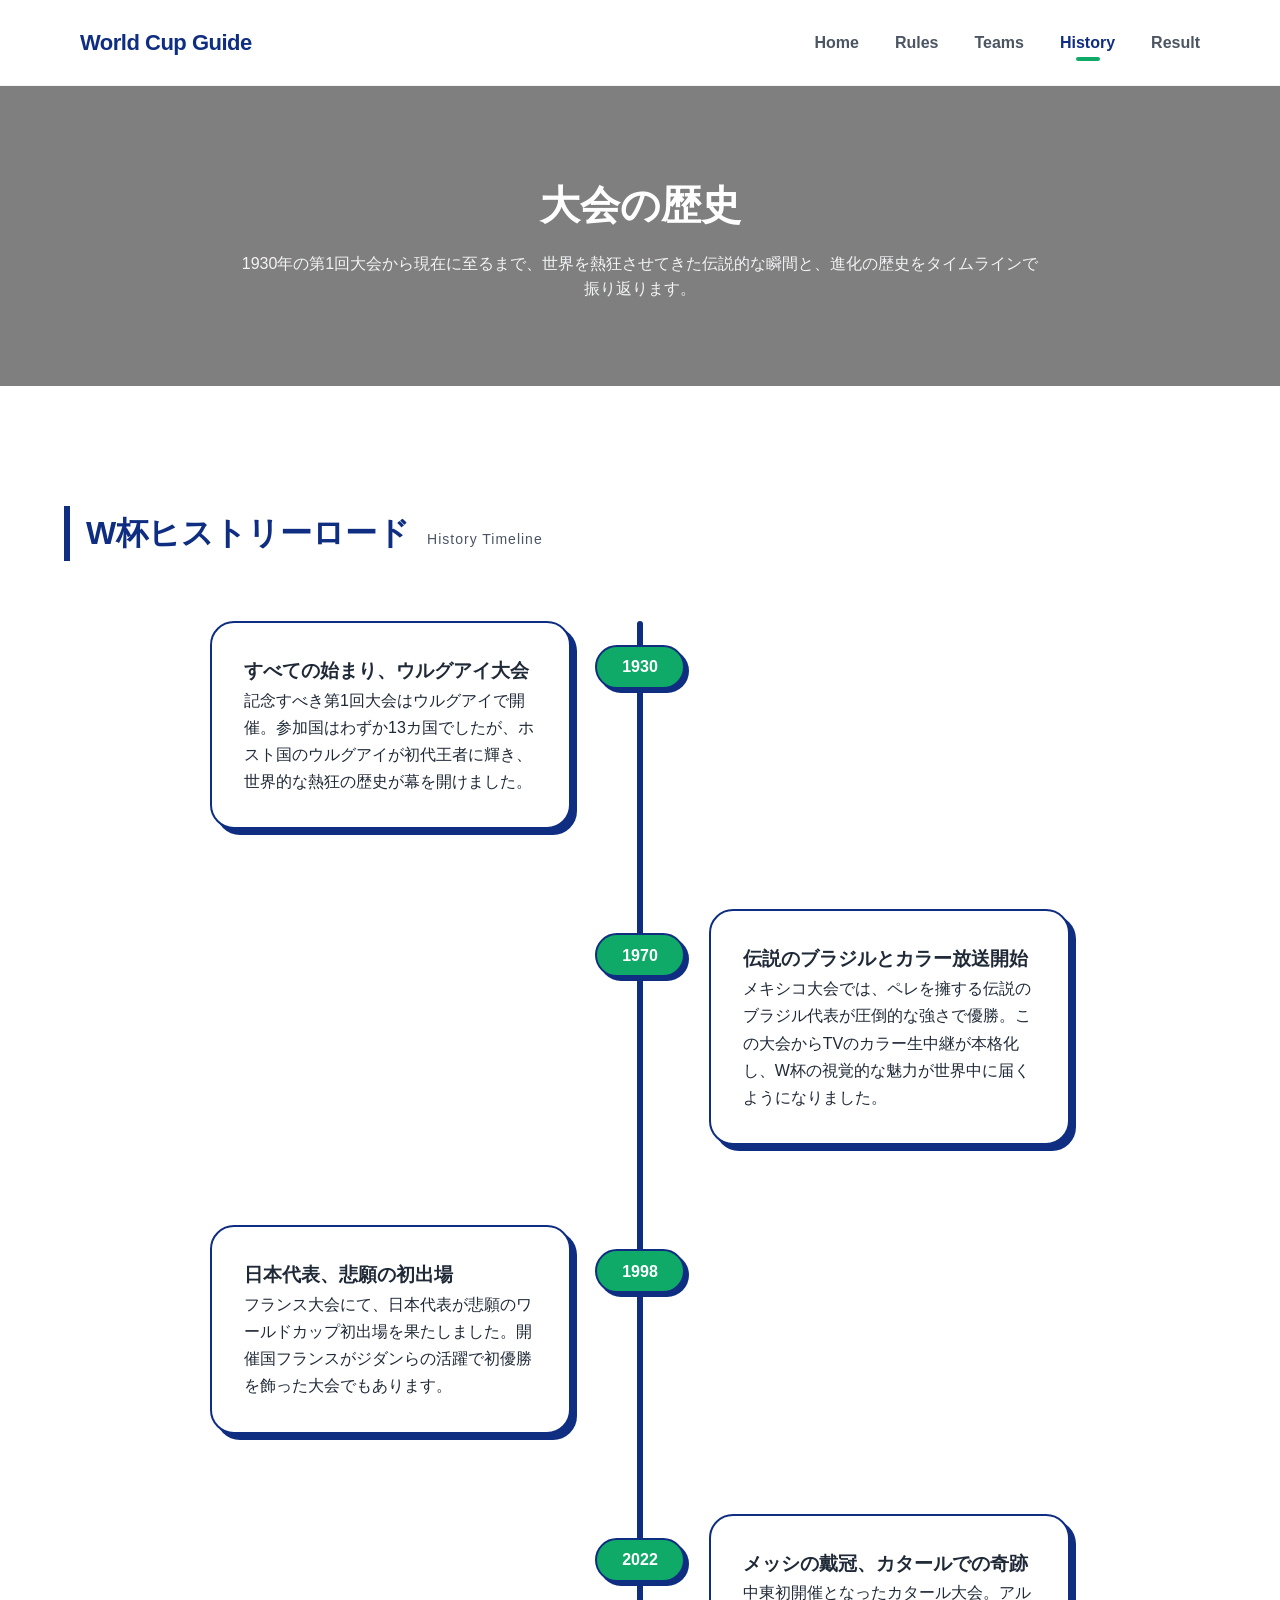
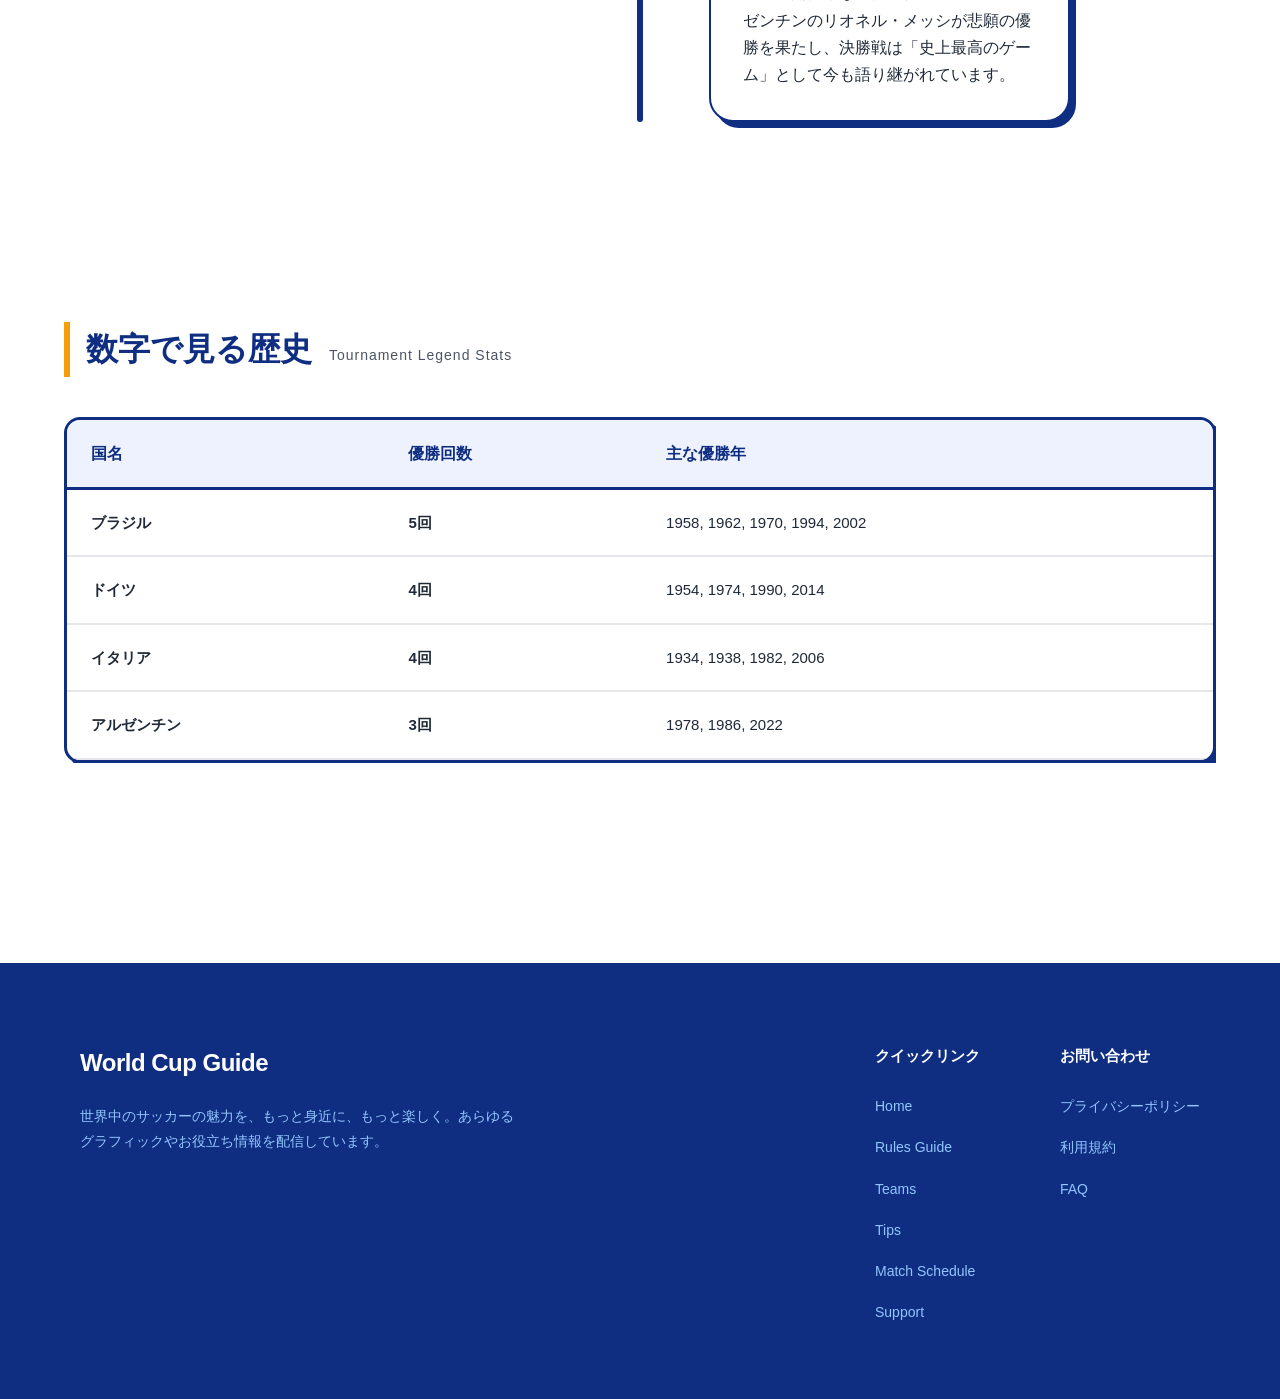
==== history.html @ 404a33f4 "Add files via upload" ====
<!DOCTYPE html>
<html lang="ja">
<head>
    <meta charset="UTF-8">
    <meta name="viewport" content="width=device-width, initial-scale=1.0">
    <title>World Cup Guide | HISTORY</title>
    <link rel="stylesheet" href="css/style.css">
</head>
<body>

    <!-- ==========================================
      ヘッダー（全ページ共通・Historyをアクティブ化）
    =========================================== -->
    <header class="header">
        <div class="logo">World Cup Guide</div>
        <nav class="nav-pc">
            <ul>
                <li><a href="index.html">Home</a></li>
                <li><a href="rule.html">Rules</a></li>
                <li><a href="team.html">Teams</a></li>
                <li><a href="history.html" class="active">History</a></li>
                <li><a href="result.html">Result</a></li>
            </ul>
        </nav>
        <button class="menu-btn" aria-label="メニューを開く">
            <span></span>
            <span></span>
            <span></span>
        </button>
    </header>

    <main>
        <!-- ==========================================
          1. HEROエリア
        =========================================== -->
        <section class="hero-subpage">
            <div class="hero-subpage-content">
                <h1>大会の歴史</h1>
                <p>1930年の第1回大会から現在に至るまで、世界を熱狂させてきた伝説的な瞬間と、進化の歴史をタイムラインで振り返ります。</p>
            </div>
        </section>

        <div class="container">
            <!-- ==========================================
              2. タイムラインセクション
            =========================================== -->
            <section class="timeline-section">
                <div class="section-title-left line-blue">
                    <h2>W杯ヒストリーロード <span class="en-sub">History Timeline</span></h2>
                </div>

                <div class="timeline-container">
                    <!-- 1930年 -->
                    <div class="timeline-item">
                        <div class="timeline-badge">1930</div>
                        <div class="solid-card timeline-card">
                            <h3>すべての始まり、ウルグアイ大会</h3>
                            <p>記念すべき第1回大会はウルグアイで開催。参加国はわずか13カ国でしたが、ホスト国のウルグアイが初代王者に輝き、世界的な熱狂の歴史が幕を開けました。</p>
                        </div>
                    </div>

                    <!-- 1970年 -->
                    <div class="timeline-item">
                        <div class="timeline-badge">1970</div>
                        <div class="solid-card timeline-card">
                            <h3>伝説のブラジルとカラー放送開始</h3>
                            <p>メキシコ大会では、ペレを擁する伝説のブラジル代表が圧倒的な強さで優勝。この大会からTVのカラー生中継が本格化し、W杯の視覚的な魅力が世界中に届くようになりました。</p>
                        </div>
                    </div>

                    <!-- 1998年 -->
                    <div class="timeline-item">
                        <div class="timeline-badge">1998</div>
                        <div class="solid-card timeline-card">
                            <h3>日本代表、悲願の初出場</h3>
                            <p>フランス大会にて、日本代表が悲願のワールドカップ初出場を果たしました。開催国フランスがジダンらの活躍で初優勝を飾った大会でもあります。</p>
                        </div>
                    </div>

                    <!-- 2022年 -->
                    <div class="timeline-item">
                        <div class="timeline-badge">2022</div>
                        <div class="solid-card timeline-card">
                            <h3>メッシの戴冠、カタールでの奇跡</h3>
                            <p>中東初開催となったカタール大会。アルゼンチンのリオネル・メッシが悲願の優勝を果たし、決勝戦は「史上最高のゲーム」として今も語り継がれています。</p>
                        </div>
                    </div>
                </div>
            </section>

            <!-- ==========================================
              3. 歴史データ（最多優勝国などのスタッツ）
            =========================================== -->
            <section class="history-stats-section">
                <div class="section-title-left line-yellow">
                    <h2>数字で見る歴史 <span class="en-sub">Tournament Legend Stats</span></h2>
                </div>

                <div class="stats-table-wrapper">
                    <table class="neofont-table">
                        <thead>
                            <tr>
                                <th>国名</th>
                                <th>優勝回数</th>
                                <th>主な優勝年</th>
                            </tr>
                        </thead>
                        <tbody>
                            <tr>
                                <td class="team-td"><strong>ブラジル</strong></td>
                                <td class="count-td">5回</td>
                                <td>1958, 1962, 1970, 1994, 2002</td>
                            </tr>
                            <tr>
                                <td class="team-td"><strong>ドイツ</strong></td>
                                <td class="count-td">4回</td>
                                <td>1954, 1974, 1990, 2014</td>
                            </tr>
                            <tr>
                                <td class="team-td"><strong>イタリア</strong></td>
                                <td class="count-td">4回</td>
                                <td>1934, 1938, 1982, 2006</td>
                            </tr>
                            <tr>
                                <td class="team-td"><strong>アルゼンチン</strong></td>
                                <td class="count-td">3回</td>
                                <td>1978, 1986, 2022</td>
                            </tr>
                        </tbody>
                    </table>
                </div>
            </section>
        </div>
    </main>

    <!-- ==========================================
      フッター（全ページ共通）
    =========================================== -->
    <footer class="footer">
        <div class="footer-container">
            <div class="footer-brand">
                <div class="footer-logo">World Cup Guide</div>
                <p class="footer-desc">
                    世界中のサッカーの魅力を、もっと身近に、もっと楽しく。あらゆるグラフィックやお役立ち情報を配信しています。
                </p>
            </div>
            
            <div class="footer-nav-groups">
                <div class="footer-group">
                    <h3>クイックリンク</h3>
                    <ul>
                        <li><a href="index.html">Home</a></li>
                        <li><a href="rule.html">Rules Guide</a></li>
                        <li><a href="team.html">Teams</a></li>
                        <li><a href="#">Tips</a></li>
                        <li><a href="result.html">Match Schedule</a></li>
                        <li><a href="#">Support</a></li>
                    </ul>
                </div>
                <div class="footer-group">
                    <h3>お問い合わせ</h3>
                    <ul>
                        <li><a href="#">プライバシーポリシー</a></li>
                        <li><a href="#">利用規約</a></li>
                        <li><a href="#">FAQ</a></li>
                    </ul>
                </div>
            </div>
        </div>
    </footer>

    <script src="js/script.js"></script>
</body>
</html>
---- css/style.css ----
/* ==========================================================================
   1. デザインシステム・リセット (全ページ共通)
   ========================================================================== */
* {
    margin: 0;
    padding: 0;
    box-sizing: border-box;
}

:root {
    --color-primary: #0f2e82;      /* メインのディープブルー */
    --color-primary-dark: #0a1f5a; /* さらに濃いブルー */
    --color-accent: #0fa968;       /* ピッチの鮮やかなグリーン */
    --color-accent-yellow: #f59e0b;/* 注目選手のイエローライン */
    --color-bg-card: #eef2ff;      /* カードの極薄ブルー紫 */
    --color-text-main: #1f2937;    /* 本文のダークグレー */
    --color-text-sub: #4b5563;     /* サブ文章のグレー */
    --border-radius-main: 24px;    /* 角丸の基準値 */
}

body {
    font-family: "Helvetica Neue", Arial, "Hiragino Kaku Gothic ProN", "Hiragino Sans", Meiryo, sans-serif;
    color: var(--color-text-main);
    background-color: #ffffff;
    line-height: 1.7;
    overflow-x: hidden;
}

a {
    text-decoration: none;
    color: inherit;
    transition: all 0.3s ease;
}

ul {
    list-style: none;
}

.container {
    max-width: 1200px;
    margin: 0 auto;
    padding: 0 24px;
}

.text-blue {
    color: #0f2e82 !important;
}

/* 共通タイトル装飾 */
.section-title-left {
    display: flex;
    align-items: center;
    margin-bottom: 24px;
}

.line-blue h2 {
    padding-left: 16px;
    border-left: 6px solid var(--color-primary);
    font-size: 32px;
    color: var(--color-primary);
    font-weight: 800;
}

.line-yellow h2 {
    padding-left: 16px;
    border-left: 6px solid var(--color-accent-yellow);
    font-size: 32px;
    color: var(--color-primary);
    font-weight: 800;
}

.en-sub {
    font-size: 14px;
    color: var(--color-text-sub);
    font-weight: normal;
    margin-left: 8px;
    letter-spacing: 1px;
}

/* ==========================================================================
   2. 共通コンポーネント (ボタン・ヘッダー・フッター)
   ========================================================================== */
.btn {
    display: inline-flex;
    align-items: center;
    justify-content: center;
    padding: 14px 36px;
    border-radius: 30px;
    font-weight: bold;
    font-size: 15px;
    cursor: pointer;
    transition: transform 0.2s ease, box-shadow 0.2s ease, background-color 0.2s ease;
}

.btn-primary {
    background-color: var(--color-primary);
    color: #ffffff;
    border: 2px solid var(--color-primary);
    box-shadow: 4px 4px 0px var(--color-accent);
}

.btn-primary:hover {
    transform: translate(-2px, -2px);
    box-shadow: 6px 6px 0px var(--color-accent);
    background-color: var(--color-primary-dark);
}

.btn-secondary {
    background-color: #ffffff;
    color: var(--color-primary);
    border: 2px solid #ffffff;
    box-shadow: 4px 4px 0px rgba(0, 0, 0, 0.15);
}

.btn-secondary:hover {
    transform: translate(-2px, -2px);
    box-shadow: 6px 6px 0px rgba(0, 0, 0, 0.15);
    background-color: #f3f4f6;
}

/* ヘッダー */
.header {
    display: flex;
    justify-content: space-between;
    align-items: center;
    padding: 24px 80px;
    background-color: #ffffff;
    position: sticky;
    top: 0;
    z-index: 1000;
    border-bottom: 1px solid #f3f4f6;
}

.header .logo {
    font-size: 22px;
    font-weight: 800;
    color: var(--color-primary);
    letter-spacing: -0.5px;
}

.header nav ul {
    display: flex;
    gap: 36px;
}

.header nav a {
    font-weight: bold;
    color: var(--color-text-sub);
    font-size: 16px;
    position: relative;
    padding: 6px 0;
}

.header nav a:hover {
    color: var(--color-primary);
}

.header nav a.active {
    color: var(--color-primary);
}

.header nav a.active::after {
    content: '';
    position: absolute;
    bottom: -4px;
    left: 50%;
    transform: translateX(-50%);
    width: 24px;
    height: 4px;
    background-color: var(--color-accent);
    border-radius: 2px;
}

.menu-btn {
    display: none;
    background: none;
    border: none;
    cursor: pointer;
    flex-direction: column;
    gap: 6px;
}

.menu-btn span {
    display: block;
    width: 25px;
    height: 3px;
    background-color: var(--color-primary);
    border-radius: 2px;
}

/* フッター */
.footer {
    background-color: var(--color-primary);
    color: #ffffff;
    padding: 80px 80px 60px 80px;
    margin-top: 80px;
}

.footer-container {
    max-width: 1200px;
    margin: 0 auto;
    display: flex;
    justify-content: space-between;
    gap: 80px;
}

.footer-brand {
    flex: 1.2;
    max-width: 440px;
}

.footer-logo {
    font-size: 24px;
    font-weight: 800;
    margin-bottom: 20px;
    letter-spacing: -0.5px;
}

.footer-desc {
    color: #93c5fd;
    font-size: 14px;
    line-height: 1.8;
}

.footer-nav-groups {
    flex: 1.5;
    display: flex;
    justify-content: flex-end;
    gap: 80px;
}

.footer-group h3 {
    font-size: 15px;
    font-weight: bold;
    margin-bottom: 24px;
    color: #ffffff;
}

.footer-group ul li {
    margin-bottom: 14px;
}

.footer-group a {
    color: #93c5fd;
    font-size: 14px;
}

.footer-group a:hover {
    color: #ffffff;
}

/* 下層ページ共通ヒーロー（これを全ページで使い回します） */
.hero-subpage {
    height: 300px;
    background-color: #7f7f7f;
    display: flex;
    justify-content: center;
    align-items: center;
    text-align: center;
    color: #ffffff;
    padding: 0 24px;
    margin-bottom: 60px;
}

.hero-subpage h1 {
    font-size: 40px;
    font-weight: 800;
    margin-bottom: 12px;
}

.hero-subpage p {
    font-size: 16px;
    max-width: 800px;
    margin: 0 auto;
    color: #f3f4f6;
    line-height: 1.6;
}

/* ==========================================================================
   3. TOPページ専用スタイル
   ========================================================================== */
.hero {
    height: 560px;
    background-color: #7f7f7f;
    display: flex;
    justify-content: center;
    align-items: center;
    text-align: center;
    color: #ffffff;
    padding: 0 24px;
}

.hero h1 {
    font-size: 48px;
    font-weight: 800;
    line-height: 1.35;
    margin-bottom: 20px;
}

.hero-sub {
    font-size: 17px;
    line-height: 1.65;
    color: #f3f4f6;
    margin-bottom: 36px;
}

.hero-buttons {
    display: flex;
    gap: 20px;
    justify-content: center;
}

/* ABOUTセクション */
.about-section {
    padding: 120px 80px;
    background-color: #ffffff;
}

.about-container {
    max-width: 1200px;
    margin: 0 auto;
    display: flex;
    align-items: center;
    gap: 80px;
}

.about-text {
    flex: 1.1;
}

.about-text .sub-label {
    font-size: 13px;
    font-weight: bold;
    color: #9ca3af;
    letter-spacing: 2px;
}

.about-text h2 {
    font-size: 36px;
    color: var(--color-primary);
    margin: 8px 0 24px 0;
    font-weight: 800;
}

.about-desc {
    font-size: 16px;
    color: var(--color-text-sub);
    margin-bottom: 36px;
}

.about-stats {
    display: flex;
    gap: 24px;
}

.stat-card {
    border-radius: 16px;
    padding: 16px 28px;
    width: 160px;
    display: flex;
    flex-direction: column;
    background-color: #ffffff;
}

.card-green {
    border: 2px solid var(--color-accent);
    border-left: 8px solid var(--color-accent);
    box-shadow: 4px 4px 0px var(--color-primary);
}

.card-blue {
    border: 2px solid var(--color-primary);
    box-shadow: 4px 4px 0px var(--color-accent);
}

.stat-num {
    font-size: 26px;
    font-weight: 800;
    line-height: 1.2;
}

.card-green .stat-num {
    color: var(--color-accent);
}

.card-blue .stat-num {
    color: var(--color-primary);
}

.stat-label {
    font-size: 12px;
    color: var(--color-text-sub);
    font-weight: bold;
    margin-top: 4px;
}

.about-images {
    flex: 0.9;
    position: relative;
    height: 380px;
}

.dummy-photo {
    background-color: #cccccc;
    border: 2px solid var(--color-primary);
    border-radius: 32px;
    box-shadow: 8px 8px 0px rgba(15, 46, 130, 0.08);
}

.photo-large {
    width: 85%;
    height: 320px;
    position: absolute;
    right: 0;
    top: 0;
    background-color: #b3b3b3;
}

.photo-small {
    width: 52%;
    height: 160px;
    position: absolute;
    left: 0;
    bottom: 0;
    background-color: #d9d9d9;
    z-index: 2;
}

/* RULEガイド */
.rule-guide-section {
    padding: 100px 80px;
    background-color: #ffffff;
    max-width: 1280px;
    margin: 0 auto;
}

.section-header {
    display: flex;
    justify-content: space-between;
    align-items: flex-end;
    margin-bottom: 48px;
}

.section-header h2 {
    font-size: 36px;
    color: var(--color-primary);
    font-weight: 800;
    margin-bottom: 8px;
}

.more-link {
    font-weight: bold;
    color: var(--color-primary);
    font-size: 15px;
}

.rule-grid {
    display: flex;
    flex-direction: column;
    gap: 24px;
}

.rule-row {
    display: flex;
    gap: 24px;
}

.solid-card {
    background-color: var(--color-bg-card);
    border: 2px solid var(--color-primary);
    border-radius: var(--border-radius-main);
    box-shadow: 6px 6px 0px var(--color-primary);
    transition: transform 0.2s ease, box-shadow 0.2s ease;
}

.solid-card:hover {
    transform: translate(-2px, -2px);
    box-shadow: 8px 8px 0px var(--color-primary);
}

.card-long {
    flex: 2;
    height: 220px;
}

.card-short {
    flex: 1;
    height: 220px;
}

/* 注目チーム(TOP用) */
.teams-section {
    background-color: var(--color-primary);
    padding: 100px 80px;
    color: #ffffff;
}

.teams-container {
    max-width: 1200px;
    margin: 0 auto;
}

.circle-grid {
    display: flex;
    gap: 32px;
    justify-content: space-between;
    margin-top: 20px;
}

.circle-image-placeholder {
    width: 190px;
    height: 190px;
    background-color: #cccccc;
    border-radius: 50%;
    border: 2px solid #ffffff;
    box-shadow: 6px 6px 0px rgba(0, 0, 0, 0.25);
}

/* Whyセクション */
.why-section {
    padding: 120px 80px 180px 80px;
    background-color: #f8fafc;
}

.why-container {
    max-width: 1200px;
    margin: 0 auto;
    display: flex;
    align-items: center;
    gap: 80px;
}

.why-text {
    flex: 1;
}

.why-text h2 {
    font-size: 36px;
    color: var(--color-primary);
    font-weight: 800;
    line-height: 1.4;
    margin-bottom: 24px;
}

.green-deco-line {
    display: block;
    width: 60px;
    height: 5px;
    background-color: var(--color-accent);
    margin-top: 16px;
    border-radius: 2px;
}

.why-desc {
    color: var(--color-text-sub);
    margin-bottom: 36px;
    font-size: 16px;
}

.why-cards-track {
    flex: 1.1;
    display: flex;
    gap: 24px;
}

.why-vertical-card {
    flex: 1;
    height: 280px;
    background-color: var(--color-bg-card);
    border: 2px solid var(--color-primary);
    border-radius: 20px;
    box-shadow: 6px 6px 0px var(--color-primary);
}

.card-pos-1 { transform: translateY(0px); }
.card-pos-2 { transform: translateY(30px); }
.card-pos-3 { transform: translateY(60px); }

/* FINAL CTA */
.final-cta {
    padding: 120px 24px;
    text-align: center;
    background-color: #ffffff;
}

.final-cta h2 {
    font-size: 40px;
    font-weight: 800;
    color: var(--color-primary);
    margin-bottom: 12px;
}

/* ==========================================================================
   4. TEAMページ専用スタイル
   ========================================================================== */
.filter-container {
    display: flex;
    justify-content: center;
    gap: 12px;
    flex-wrap: wrap;
    margin-bottom: 48px;
}

.filter-btn {
    border: none;
    padding: 10px 24px;
    border-radius: 30px;
    font-size: 14px;
    font-weight: bold;
    cursor: pointer;
    background-color: var(--color-bg-card);
    color: var(--color-primary);
    transition: all 0.2s ease;
}

.filter-btn.active, .filter-btn:hover {
    background-color: var(--color-primary);
    color: #ffffff;
}

.team-main-grid {
    display: flex;
    gap: 32px;
    margin-bottom: 80px;
}

.team-main-card {
    flex: 1;
    height: 380px;
    border-radius: var(--border-radius-main);
}

.players-section {
    padding: 80px 0;
    background-color: #ffffff;
}

.section-header-with-arrows {
    display: flex;
    justify-content: space-between;
    align-items: center;
    margin-bottom: 40px;
}

.slider-arrows {
    display: flex;
    gap: 12px;
}

.arrow-btn {
    width: 44px;
    height: 44px;
    border-radius: 50%;
    border: 2px solid var(--color-primary);
    background-color: #ffffff;
    color: var(--color-primary);
    font-size: 16px;
    font-weight: bold;
    cursor: pointer;
    display: flex;
    align-items: center;
    justify-content: center;
}

.arrow-btn.active {
    background-color: var(--color-primary);
    color: #ffffff;
}

.player-grid {
    display: flex;
    gap: 24px;
}

.player-card {
    flex: 1;
    height: 380px;
}

.watch-teams-section {
    padding: 80px 0;
    background-color: #ffffff;
}

.watch-grid {
    display: grid;
    grid-template-columns: repeat(5, 1fr);
    gap: 20px;
    margin-top: 40px;
}

.watch-card {
    height: 150px;
    background-color: var(--color-bg-card);
    border: 2px solid var(--color-primary);
    border-radius: 16px;
    box-shadow: 4px 4px 0px var(--color-primary);
}

.cta-banner-section {
    padding: 100px 0;
    background-color: #ffffff;
}

.cta-blue-card {
    background-color: var(--color-primary);
    color: #ffffff;
    padding: 60px 40px;
    border-radius: 24px;
    text-align: center;
    box-shadow: 0 10px 30px rgba(15, 46, 130, 0.15);
}

.cta-buttons {
    display: flex;
    gap: 20px;
    justify-content: center;
    margin-top: 24px;
}

.btn-green {
    background-color: var(--color-accent);
    color: #ffffff;
    border: 2px solid var(--color-accent);
    box-shadow: 4px 4px 0px var(--color-primary);
}

.btn-white-border {
    background-color: #ffffff;
    color: var(--color-primary);
    border: 2px solid var(--color-primary);
    box-shadow: 4px 4px 0px var(--color-accent);
}

/* ==========================================================================
   5. RULEページ専用スタイル
   ========================================================================== */
.basic-rules-section {
    padding: 60px 0;
}

.rules-basic-grid {
    display: flex;
    gap: 24px;
    margin-top: 40px;
}

.basic-card {
    flex: 1;
    padding: 32px;
    height: auto;
    min-height: 240px;
}

.card-badge {
    display: inline-block;
    padding: 4px 12px;
    background-color: var(--color-primary);
    color: #ffffff;
    border-radius: 20px;
    font-size: 12px;
    font-weight: bold;
    margin-bottom: 16px;
}

.accordion-section {
    padding: 60px 0 100px 0;
}

.accordion-container {
    margin-top: 40px;
    display: flex;
    flex-direction: column;
    gap: 20px;
}

.accordion-item {
    border: 2px solid var(--color-primary);
    border-radius: 16px;
    background-color: #ffffff;
    box-shadow: 4px 4px 0px var(--color-primary);
    overflow: hidden;
}

.accordion-header {
    width: 100%;
    padding: 24px 32px;
    background: none;
    border: none;
    text-align: left;
    display: flex;
    align-items: center;
    cursor: pointer;
}

.q-icon {
    font-size: 22px;
    font-weight: 900;
    color: var(--color-accent);
    margin-right: 16px;
}

.q-text {
    font-size: 18px;
    font-weight: 800;
    color: var(--color-primary);
    flex-grow: 1;
}

.arrow-icon {
    font-size: 14px;
    color: var(--color-primary);
    transition: transform 0.3s ease;
}

.accordion-item.active .arrow-icon {
    transform: rotate(180deg);
}

.accordion-content {
    max-height: 0;
    overflow: hidden;
    transition: max-height 0.3s ease-out;
    background-color: var(--color-bg-card);
}

.accordion-inner {
    padding: 24px 32px;
    border-top: 1px dashed rgba(15, 46, 130, 0.2);
}

/* ==========================================================================
   6. HISTORYページ専用スタイル
   ========================================================================== */
.timeline-section {
    padding: 60px 0;
}

.timeline-container {
    position: relative;
    max-width: 900px;
    margin: 60px auto 0 auto;
    padding: 0 20px;
}

.timeline-container::before {
    content: '';
    position: absolute;
    left: 50%;
    top: 0;
    bottom: 0;
    width: 6px;
    background-color: var(--color-primary);
    transform: translateX(-50%);
    border-radius: 3px;
}

.timeline-item {
    position: relative;
    margin-bottom: 80px;
    width: 100%;
    display: flex;
    justify-content: flex-start;
}

.timeline-item:nth-child(even) {
    justify-content: flex-end;
}

.timeline-badge {
    position: absolute;
    left: 50%;
    top: 24px;
    transform: translateX(-50%);
    width: 90px;
    height: 44px;
    background-color: var(--color-accent);
    border: 2px solid var(--color-primary);
    border-radius: 22px;
    color: #ffffff;
    font-weight: 800;
    display: flex;
    align-items: center;
    justify-content: center;
    box-shadow: 4px 4px 0px var(--color-primary);
    z-index: 10;
}

.timeline-card {
    width: 42%;
    padding: 32px;
    background-color: #ffffff;
}

.history-stats-section {
    padding: 60px 0 120px 0;
}

.stats-table-wrapper {
    margin-top: 40px;
    overflow-x: auto;
}

.neofont-table {
    width: 100%;
    border-collapse: separate;
    border-spacing: 0;
    border: 3px solid var(--color-primary);
    border-radius: 16px;
    overflow: hidden;
    box-shadow: 6px 6px 0px var(--color-primary);
    background-color: #ffffff;
}

.neofont-table th {
    background-color: var(--color-bg-card);
    color: var(--color-primary);
    font-weight: 800;
    padding: 20px 24px;
    text-align: left;
    border-bottom: 3px solid var(--color-primary);
}

.neofont-table td {
    padding: 20px 24px;
    font-size: 15px;
    color: var(--color-text-main);
    border-bottom: 2px solid #e5e7eb;
}

.team-td {
    font-size: 16px;
    color: var(--color-primary);
    font-weight: bold;
}

.count-td {
    font-weight: 800;
    color: var(--color-accent);
}

/* ==========================================================================
   7. RESULTページ専用スタイル (カンプ完全再現版)
   ========================================================================== */

/* 4つのスタッツカプセル */
.capsules-outer {
    background-color: #ffffff;
    padding: 40px 0;
    border-bottom: 1px solid #e2e8f0;
    margin-bottom: 40px;
}

.capsules-grid {
    display: grid;
    grid-template-columns: repeat(4, 1fr);
    gap: 20px;
}

.capsule {
    background-color: #eef2ff;
    border-radius: 40px;
    padding: 16px 20px;
    text-align: center;
    box-shadow: 0 4px 6px -1px rgba(0,0,0,0.05);
}

.cap-label {
    display: block;
    font-size: 12px;
    font-weight: bold;
    color: #4f46e5;
    margin-bottom: 4px;
}

.cap-value {
    display: block;
    font-size: 16px;
    font-weight: 900;
    color: #0f2e82;
}

/* ハイライト（決勝戦＆3決） */
.highlights-outer {
    margin-bottom: 60px;
}

.highlights-grid {
    display: grid;
    grid-template-columns: 1fr 1fr;
    gap: 24px;
}

.hl-card {
    background-color: #eef2ff;
    border: 2px solid #0f2e82;
    border-radius: 20px;
    padding: 24px;
    box-shadow: 6px 6px 0px #0f2e82;
}

.hl-badge {
    display: inline-block;
    font-size: 11px;
    font-weight: bold;
    color: #fff;
    padding: 4px 12px;
    border-radius: 20px;
    border: 2px solid #0f2e82;
    margin-bottom: 16px;
}

.badge-gold {
    background-color: #f2c94c;
    color: #000;
    border-color: #000;
}

.badge-blue {
    background-color: #2d9cdb;
}

.hl-match {
    display: flex;
    justify-content: space-between;
    align-items: center;
    border-bottom: 1px dashed #cbd5e1;
    padding-bottom: 16px;
    margin-bottom: 16px;
}

.hl-team {
    font-size: 18px;
    font-weight: 900;
    color: #0f2e82;
}

.hl-score {
    background-color: #fff;
    border: 2px solid #0f2e82;
    padding: 4px 12px;
    border-radius: 8px;
    font-size: 16px;
    font-weight: 900;
    color: #0f2e82;
}

.hl-pk, .hl-ft {
    font-size: 10px;
    background-color: #f2c94c;
    padding: 2px 6px;
    border-radius: 4px;
    margin: 0 4px;
}

.hl-ft {
    background-color: #e2e8f0;
}

.hl-desc {
    font-size: 13px;
    color: #475569;
}

/* タブ切り替えボタン */
.tab-switcher {
    display: flex;
    justify-content: center;
    gap: 12px;
    margin-bottom: 40px;
}

.tab-btn {
    background-color: #e2e8f0;
    color: #475569;
    border: none;
    padding: 10px 24px;
    border-radius: 24px;
    font-size: 14px;
    font-weight: bold;
    cursor: pointer;
    transition: 0.2s;
}

.tab-btn.active {
    background-color: #0f2e82;
    color: #ffffff;
}

.tab-content {
    display: none;
}

/* ==========================================================================
   決勝トーナメントツリー（絶対に崩れない数学的Flex配置）
   ========================================================================== */
.tournament-scroll-wrapper {
    overflow-x: auto !important;
    padding: 20px 0;
}

.t-tree-container {
    display: flex;
    flex-wrap: nowrap !important; /* 絶対折り返し禁止 */
    width: fit-content;           /* 中身の幅にピタッと合わせる */
    margin: 0 auto;
    gap: 24px;                    /* カラム間の隙間を固定 */
    height: 720px;                /* ツリー全体の高さを固定 */
}

/* 各カラム */
.t-col {
    display: flex;
    flex-direction: column;
    justify-content: space-around; /* カードを縦方向に均等配置 */
    width: 110px;                  /* カードの幅 */
    height: 100%;
    flex-shrink: 0 !important;     /* 画面が狭くても絶対に縮ませない */
    position: relative;
}

.t-col-gap {
    width: 80px;                   /* 中央の空白エリアの幅 */
    flex-shrink: 0;
}

/* 対戦カードのスタイル */
.t-card {
    background-color: #ffffff;
    border: 1px solid #cbd5e1;
    border-radius: 8px;
    padding: 6px;
    height: 56px;                  /* カードの高さ（固定） */
    box-shadow: 0 2px 4px rgba(0,0,0,0.04);
    display: flex;
    flex-direction: column;
    justify-content: space-between;
    position: relative;
    box-sizing: border-box;
}

.sf-card {
    border: 2px solid #3b82f6; /* 準決勝の青枠強調 */
}

.t-team {
    display: flex;
    align-items: center;
    font-size: 11px;
    font-weight: 700;
    color: #1e293b;
}

.t-flag {
    margin-right: 6px;
    font-size: 14px;
}

.t-name {
    flex: 1;
    text-align: left;
}

.t-score-num {
    color: #0f2e82;
    font-weight: 900;
}

.t-divider {
    height: 1px;
    background-color: #f1f5f9;
    margin: 2px 0;
}

/* --- 接続線（数学的に完璧な位置計算） --- */

/* 左側の線（col-left） */
.col-left .t-card::after {
    content: "";
    position: absolute;
    right: -12px;
    top: 50%;
    width: 12px;
    height: 2px;
    background-color: #cbd5e1;
    transform: translateY(-50%);
}

.col-left.col-4 .t-card::after {
    display: none; /* 準決勝から中央への線は無し */
}

.col-left.col-2 .t-card::before {
    content: "";
    position: absolute;
    left: -12px;
    width: 12px;
    top: calc(50% - 45px); /* 720pxの1/8 */
    height: 90px;
    border: 2px solid #cbd5e1;
    border-right: none;
    box-sizing: border-box;
}

.col-left.col-3 .t-card::before {
    content: "";
    position: absolute;
    left: -12px;
    width: 12px;
    top: calc(50% - 90px); /* 720pxの1/4 */
    height: 180px;
    border: 2px solid #cbd5e1;
    border-right: none;
    box-sizing: border-box;
}

.col-left.col-4 .t-card::before {
    content: "";
    position: absolute;
    left: -12px;
    width: 12px;
    top: calc(50% - 180px); /* 720pxの1/2 */
    height: 360px;
    border: 2px solid #cbd5e1;
    border-right: none;
    box-sizing: border-box;
}

/* 右側の線（col-right） */
.col-right .t-card::after {
    content: "";
    position: absolute;
    left: -12px;
    top: 50%;
    width: 12px;
    height: 2px;
    background-color: #cbd5e1;
    transform: translateY(-50%);
}

.col-right.col-4 .t-card::after {
    display: none;
}

.col-right.col-2 .t-card::before {
    content: "";
    position: absolute;
    right: -12px;
    width: 12px;
    top: calc(50% - 45px);
    height: 90px;
    border: 2px solid #cbd5e1;
    border-left: none;
    box-sizing: border-box;
}

.col-right.col-3 .t-card::before {
    content: "";
    position: absolute;
    right: -12px;
    width: 12px;
    top: calc(50% - 90px);
    height: 180px;
    border: 2px solid #cbd5e1;
    border-left: none;
    box-sizing: border-box;
}

.col-right.col-4 .t-card::before {
    content: "";
    position: absolute;
    right: -12px;
    width: 12px;
    top: calc(50% - 180px);
    height: 360px;
    border: 2px solid #cbd5e1;
    border-left: none;
    box-sizing: border-box;
}

/* グループステージテーブル（12グループ分配置用グリッド） */
.group-stage-container {
    margin-top: 20px;
    display: grid;
    grid-template-columns: repeat(2, 1fr); /* PCで2列表示 */
    gap: 32px;
}

.group-block {
    background-color: #ffffff;
    border-radius: 16px;
    padding: 24px;
    border: 1px solid #e2e8f0;
}

.group-title {
    font-size: 20px;
    font-weight: 800;
    color: #0f2e82;
    margin-bottom: 16px;
    border-left: 4px solid #10b981;
    padding-left: 12px;
}

.table-wrapper {
    overflow-x: auto;
}

.stage-table {
    width: 100%;
    border-collapse: collapse;
    font-size: 13px;
    text-align: center;
}

.stage-table th {
    padding: 12px 8px;
    border-bottom: 2px solid #f1f5f9;
    color: #64748b;
}

.stage-table td {
    padding: 14px 8px;
    border-bottom: 1px solid #f1f5f9;
}

.text-left {
    text-align: left;
}

.font-bold {
    font-weight: bold;
}

.promotion-row {
    border-left: 4px solid #10b981;
    background-color: #f0fdf4;
}

.stage-table tr:not(.promotion-row) {
    border-left: 4px solid transparent;
}

.f-badge {
    display: inline-block;
    padding: 2px 6px;
    border-radius: 4px;
    font-size: 10px;
    color: #fff;
    margin: 0 2px;
    font-weight: bold;
}

.f-badge.win {
    background-color: #10b981;
}

.f-badge.draw {
    background-color: #64748b;
}

.f-badge.loss {
    background-color: #ef4444;
}

/* ==========================================================================
   8. メディアクエリ (全ページ共通のレスポンシブ対応)
   ========================================================================== */
@media (max-width: 1024px) {
    .header { padding: 20px 40px; }
    .about-section { padding: 80px 40px; }
    .about-container { flex-direction: column; gap: 48px; }
    .about-images { width: 100%; max-width: 500px; height: 320px; margin: 0 auto; }
    .rule-guide-section { padding: 80px 40px; }
    .teams-section { padding: 80px 40px; }
    .circle-grid { flex-wrap: wrap; justify-content: center; gap: 24px; }
    .why-section { padding: 80px 40px 120px 40px; }
    .why-container { flex-direction: column; gap: 48px; }
    .why-cards-track { width: 100%; max-width: 600px; margin: 0 auto; }
    .team-main-grid { flex-direction: column; gap: 24px; }
    .player-grid { flex-wrap: wrap; justify-content: center; gap: 24px; }
    .player-card { flex: none; width: calc(50% - 12px); height: 340px; }
    .watch-grid { grid-template-columns: repeat(3, 1fr); }
    .rules-basic-grid { flex-direction: column; gap: 24px; }
    .footer { padding: 60px 40px; }
    .footer-container { flex-direction: column; gap: 48px; }
    .footer-nav-groups { justify-content: flex-start; gap: 60px; }
    
    /* Resultレスポンシブ */
    .capsules-grid { grid-template-columns: repeat(2, 1fr); }
    .highlights-grid { grid-template-columns: 1fr; }
    .group-stage-container { grid-template-columns: 1fr; } /* グループ表を1列に */
}

@media (max-width: 768px) {
    .header nav { display: none; }
    .menu-btn { display: flex; }
    .hero h1 { font-size: 36px; }
    .hero-sub { font-size: 15px; }
    .hero-buttons { flex-direction: column; align-items: center; gap: 12px; }
    .btn { width: 100%; max-width: 280px; }
    .rule-row { flex-direction: column; gap: 24px; }
    .why-cards-track { flex-direction: column; gap: 40px; }
    .card-pos-2, .card-pos-3 { transform: translateY(0) !important; }
    .card-pos-1:hover, .card-pos-2:hover, .card-pos-3:hover { transform: translateY(-5px) !important; }
    .player-card { width: 100%; max-width: 320px; }
    .watch-grid { grid-template-columns: repeat(2, 1fr); }
    .cta-blue-card { padding: 40px 20px; }
    .cta-blue-card h2 { font-size: 28px; }
    .cta-buttons { flex-direction: column; align-items: center; gap: 12px; }
    
    /* Historyレスポンシブ */
    .timeline-container::before { left: 30px; transform: none; }
    .timeline-item, .timeline-item:nth-child(even) { justify-content: flex-end; margin-bottom: 50px; }
    .timeline-badge { left: 30px; transform: translateX(-50%); width: 70px; height: 36px; font-size: 14px; top: 20px; }
    .timeline-card { width: calc(100% - 70px); padding: 24px; }
    
    /* Resultレスポンシブ */
    .capsules-grid { grid-template-columns: 1fr; }
    .hero-subpage h1 { font-size: 26px; } /* 共通ヒーローをスマホ用に縮小 */
}
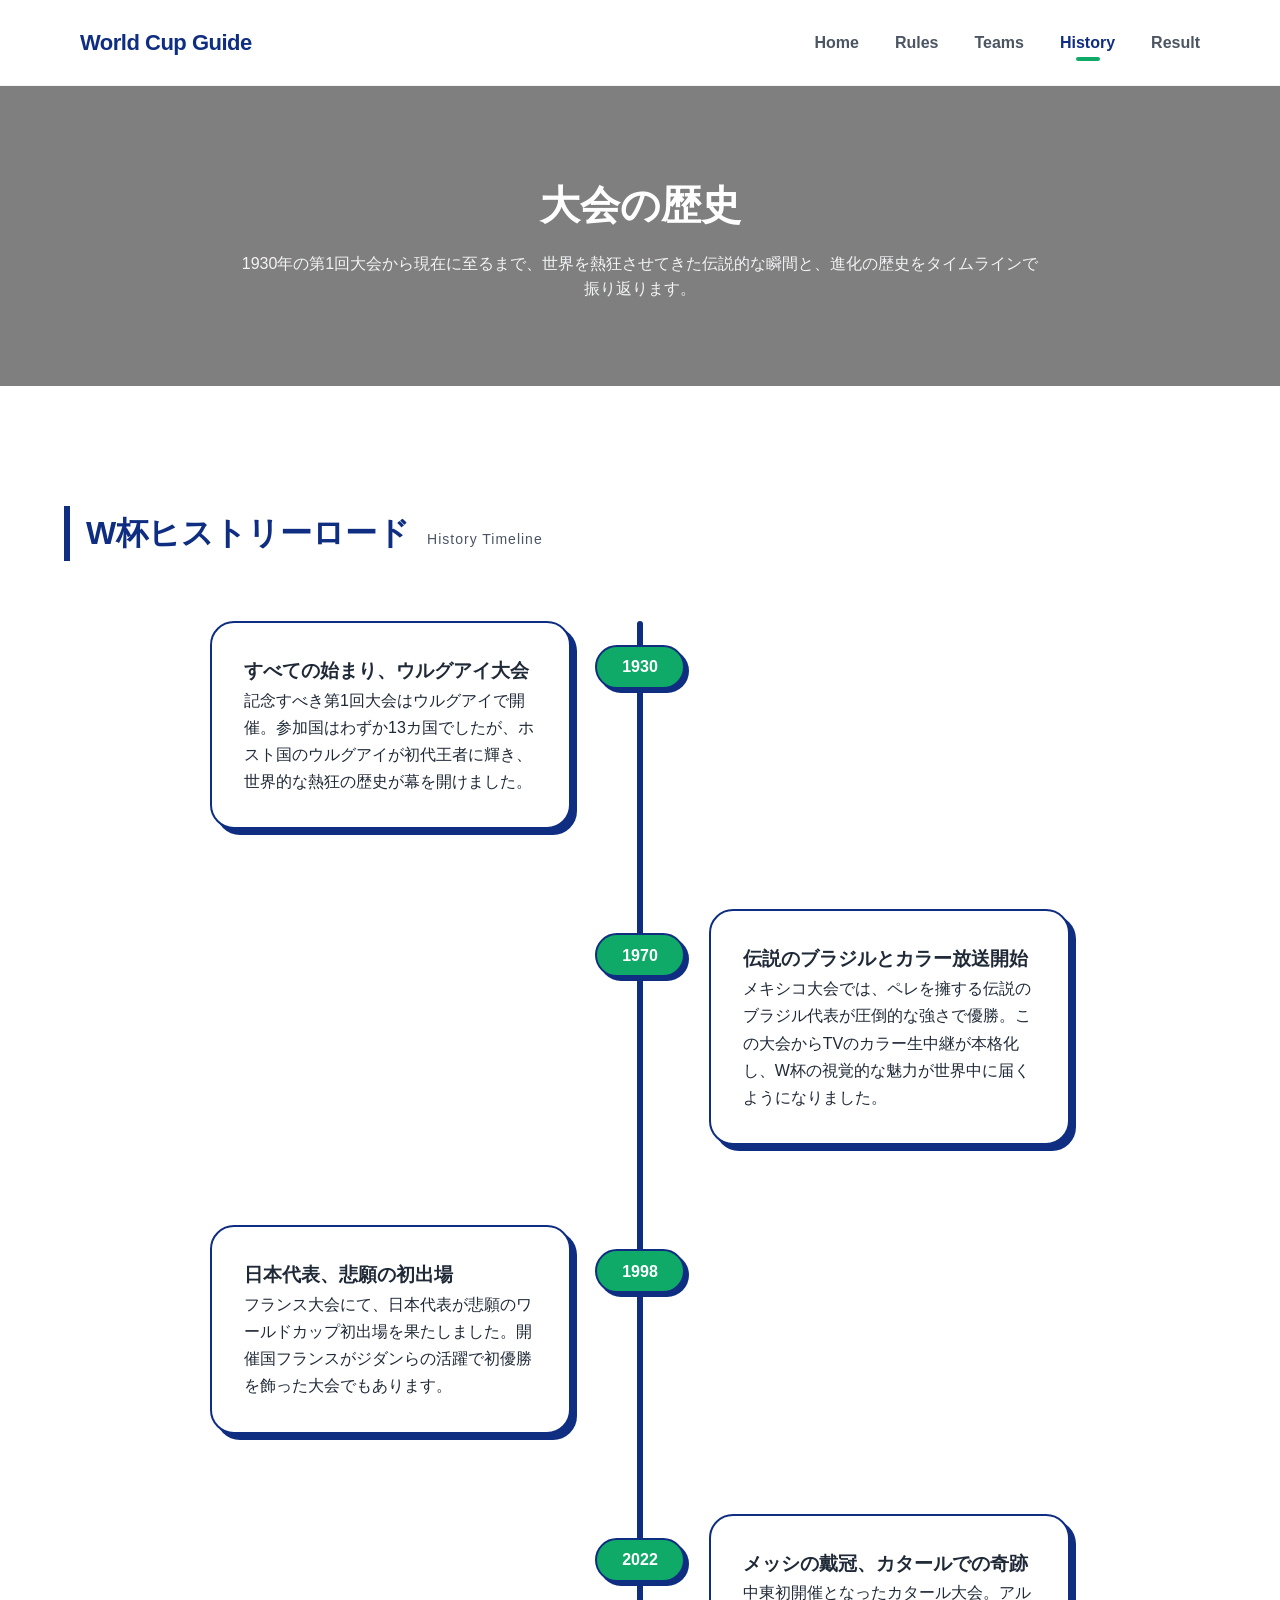
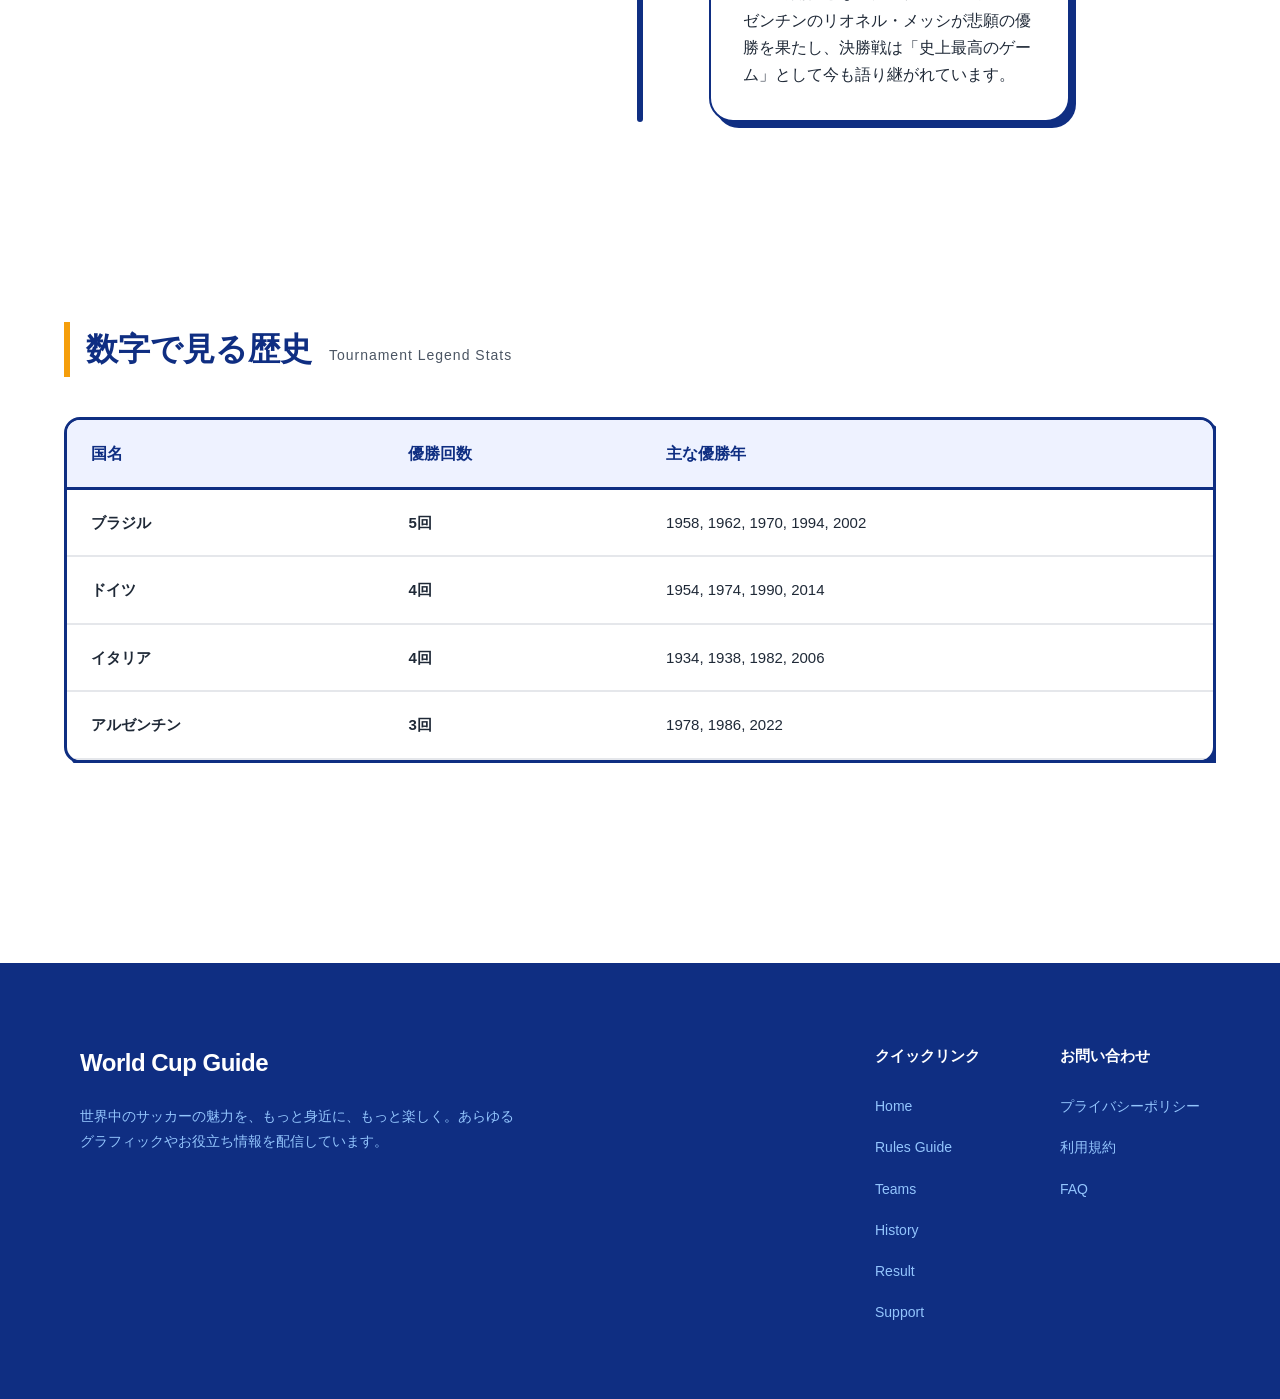
==== commit 41bc36e4: "Update navigation links in history.html" ====
--- a/history.html
+++ b/history.html
@@ -152,8 +152,8 @@
                         <li><a href="index.html">Home</a></li>
                         <li><a href="rule.html">Rules Guide</a></li>
                         <li><a href="team.html">Teams</a></li>
-                        <li><a href="#">Tips</a></li>
-                        <li><a href="result.html">Match Schedule</a></li>
+                        <li><a href="history.html">History</a></li>
+                        <li><a href="result.html">Result</a></li>
                         <li><a href="#">Support</a></li>
                     </ul>
                 </div>
@@ -171,4 +171,4 @@
 
     <script src="js/script.js"></script>
 </body>
-</html>+</html>
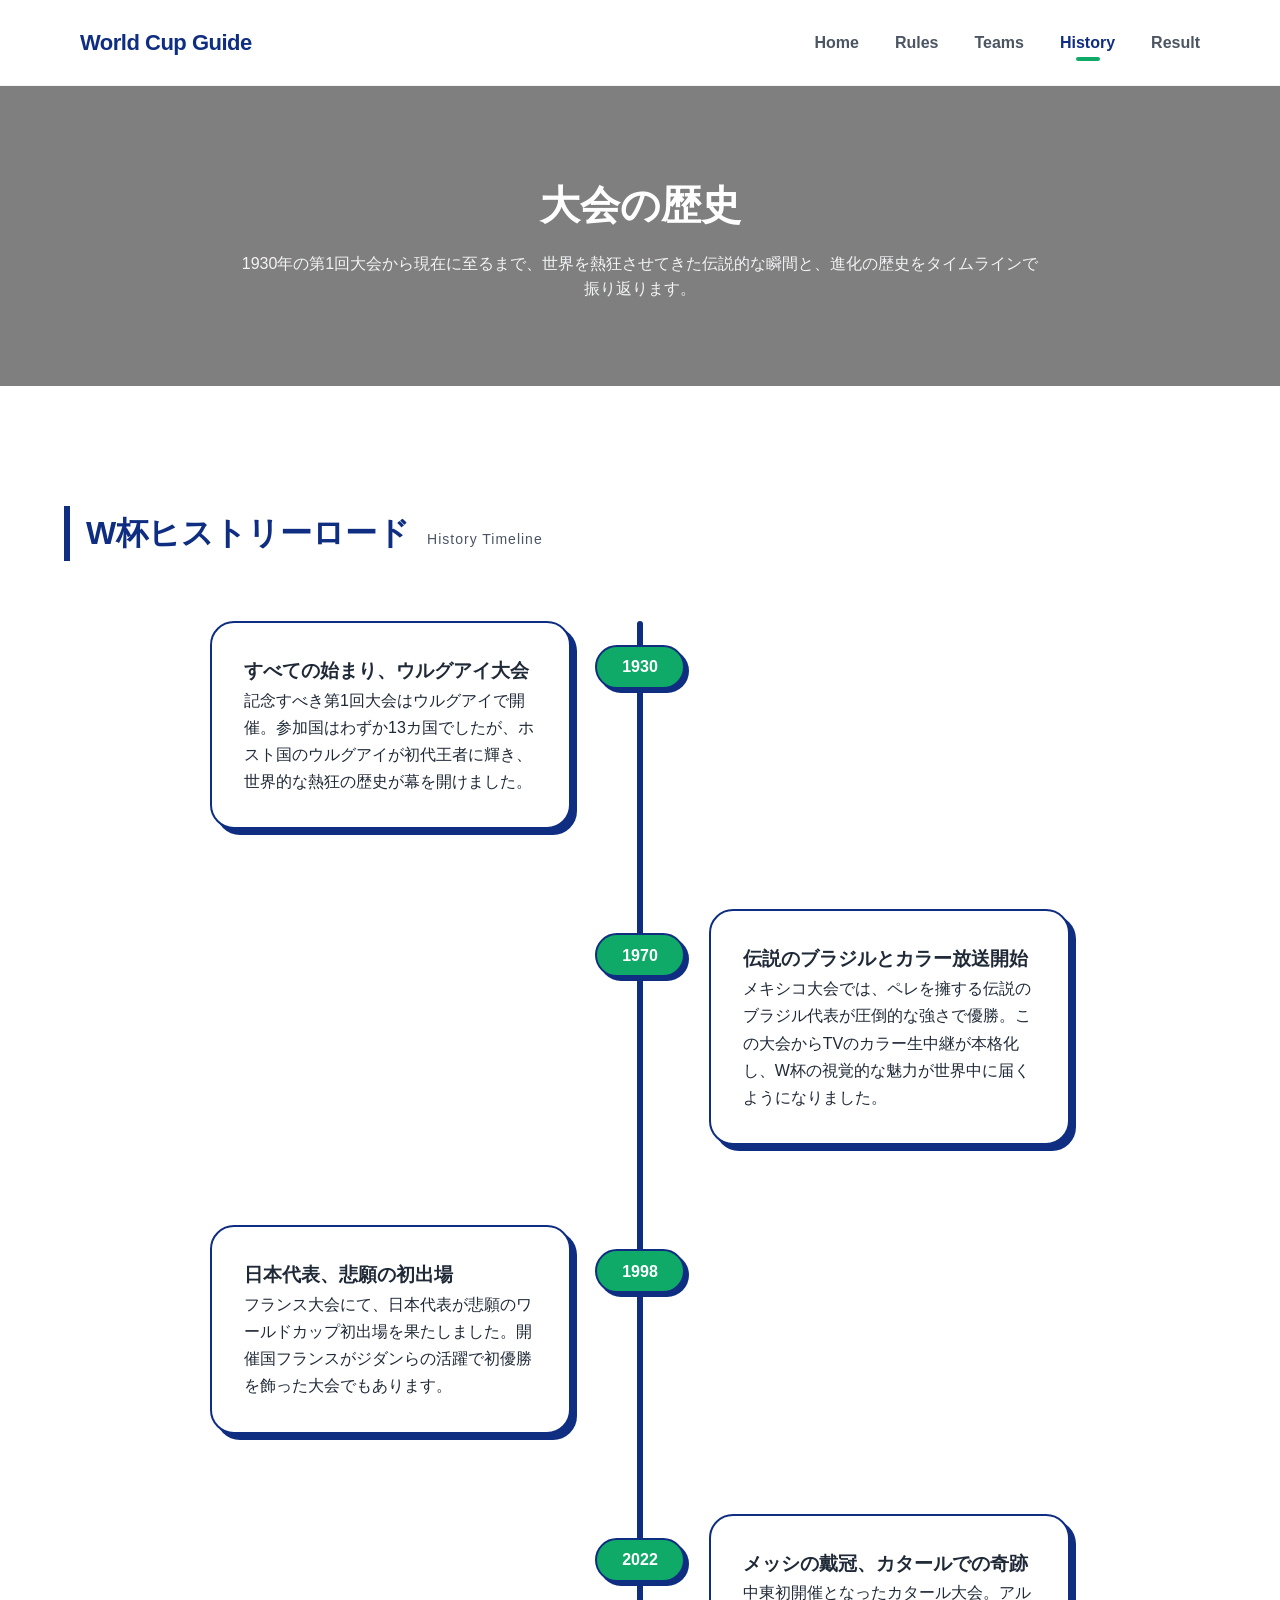
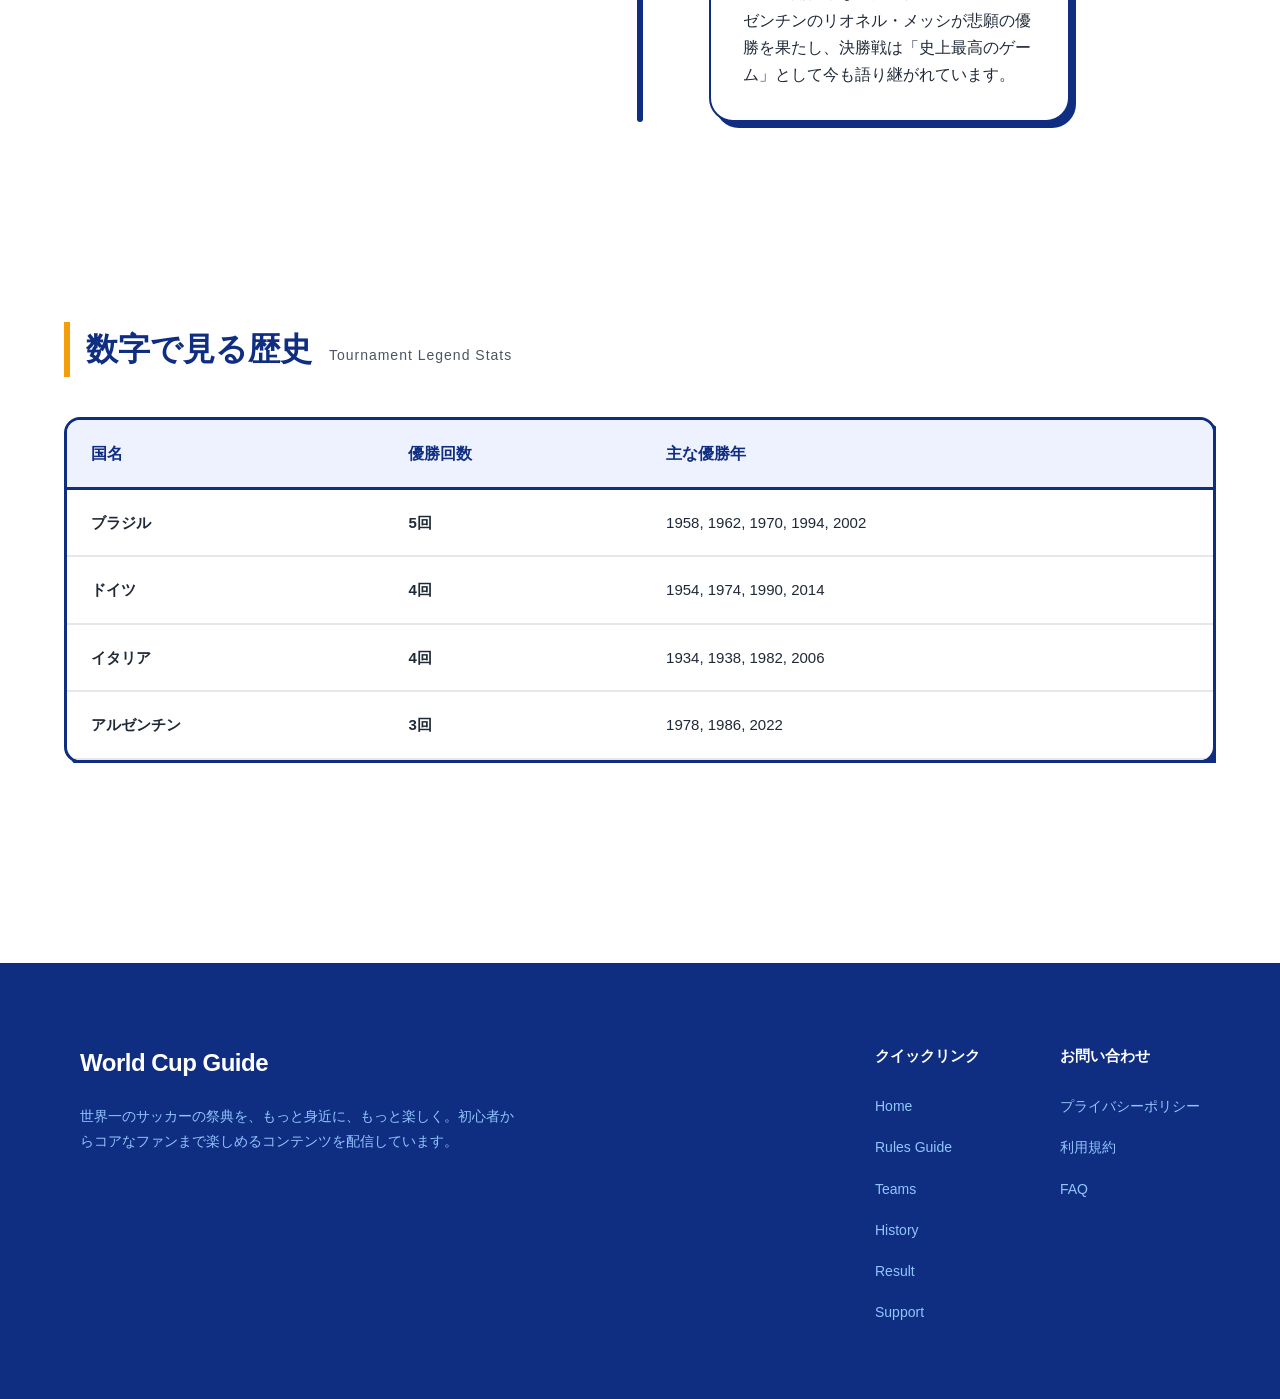
==== commit 5689a43b: "Update history.html" ====
--- a/history.html
+++ b/history.html
@@ -141,7 +141,7 @@
             <div class="footer-brand">
                 <div class="footer-logo">World Cup Guide</div>
                 <p class="footer-desc">
-                    世界中のサッカーの魅力を、もっと身近に、もっと楽しく。あらゆるグラフィックやお役立ち情報を配信しています。
+                    世界一のサッカーの祭典を、もっと身近に、もっと楽しく。初心者からコアなファンまで楽しめるコンテンツを配信しています。
                 </p>
             </div>
             
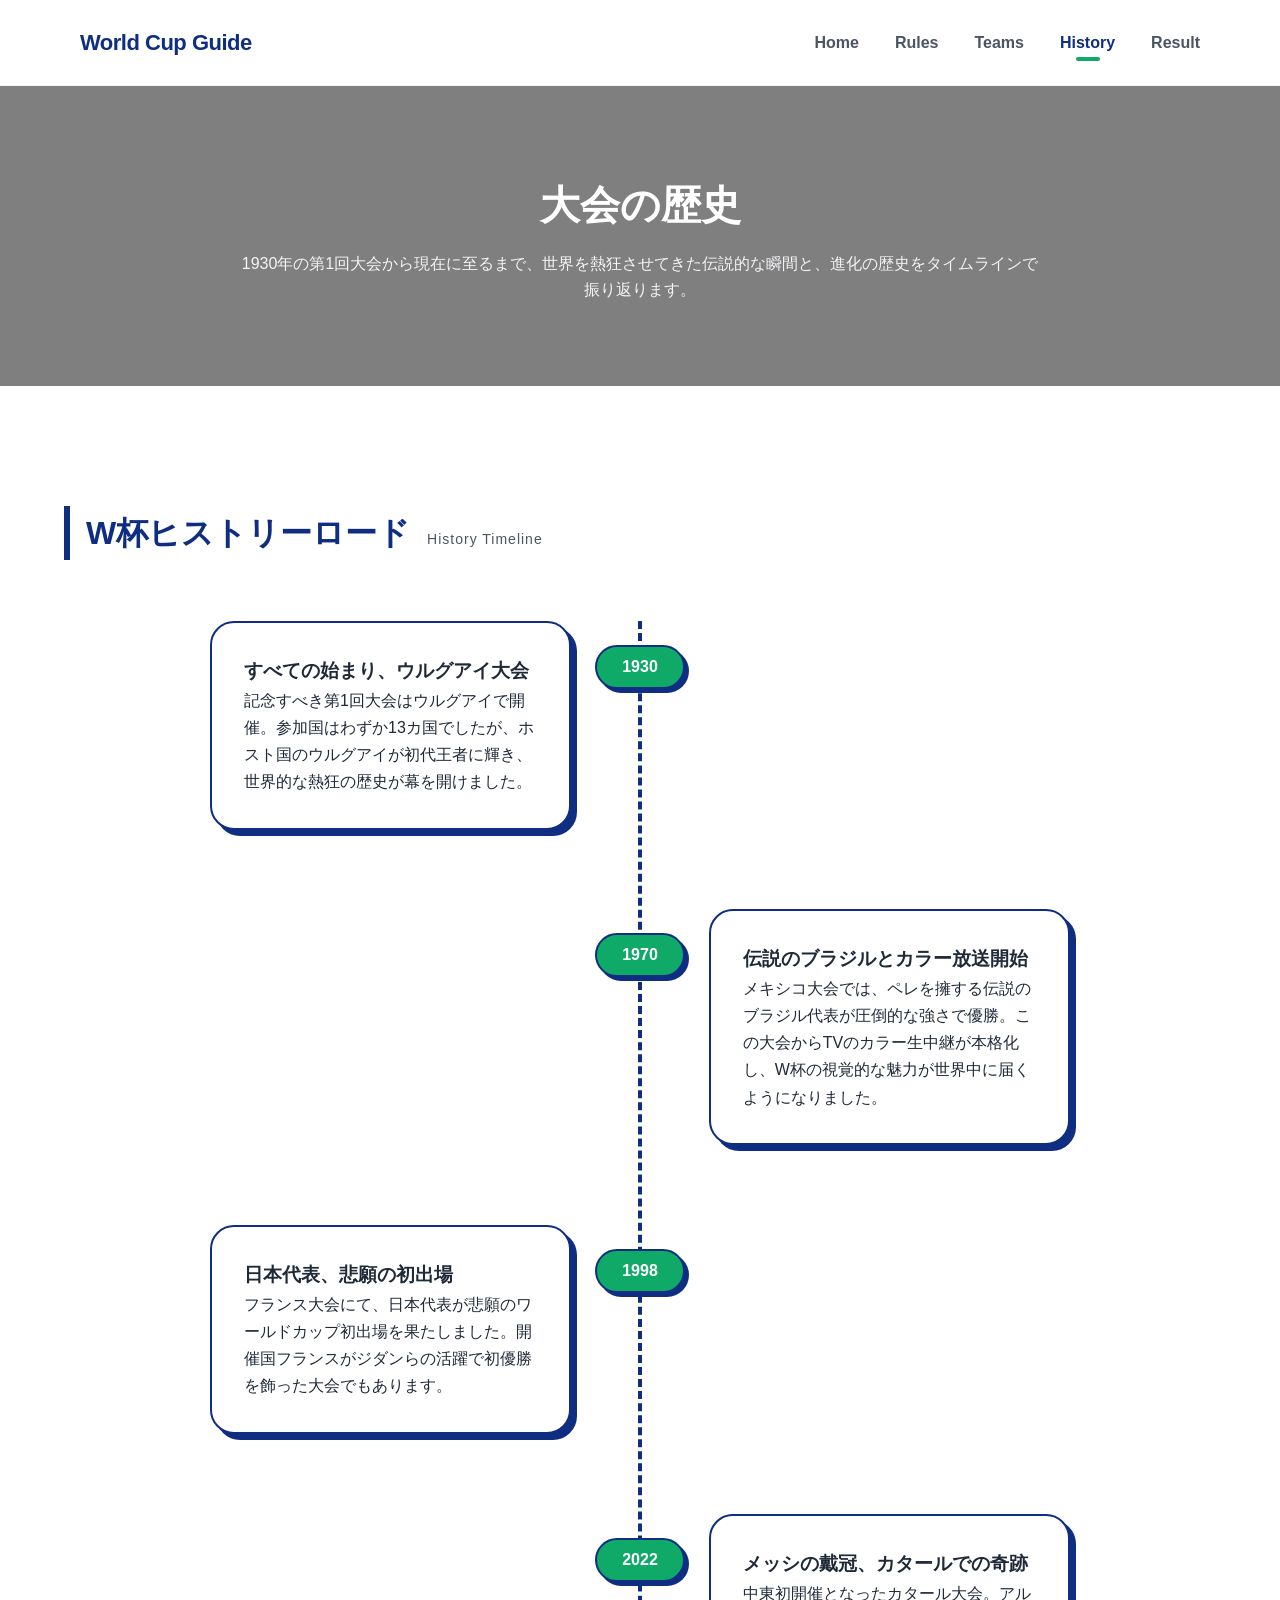
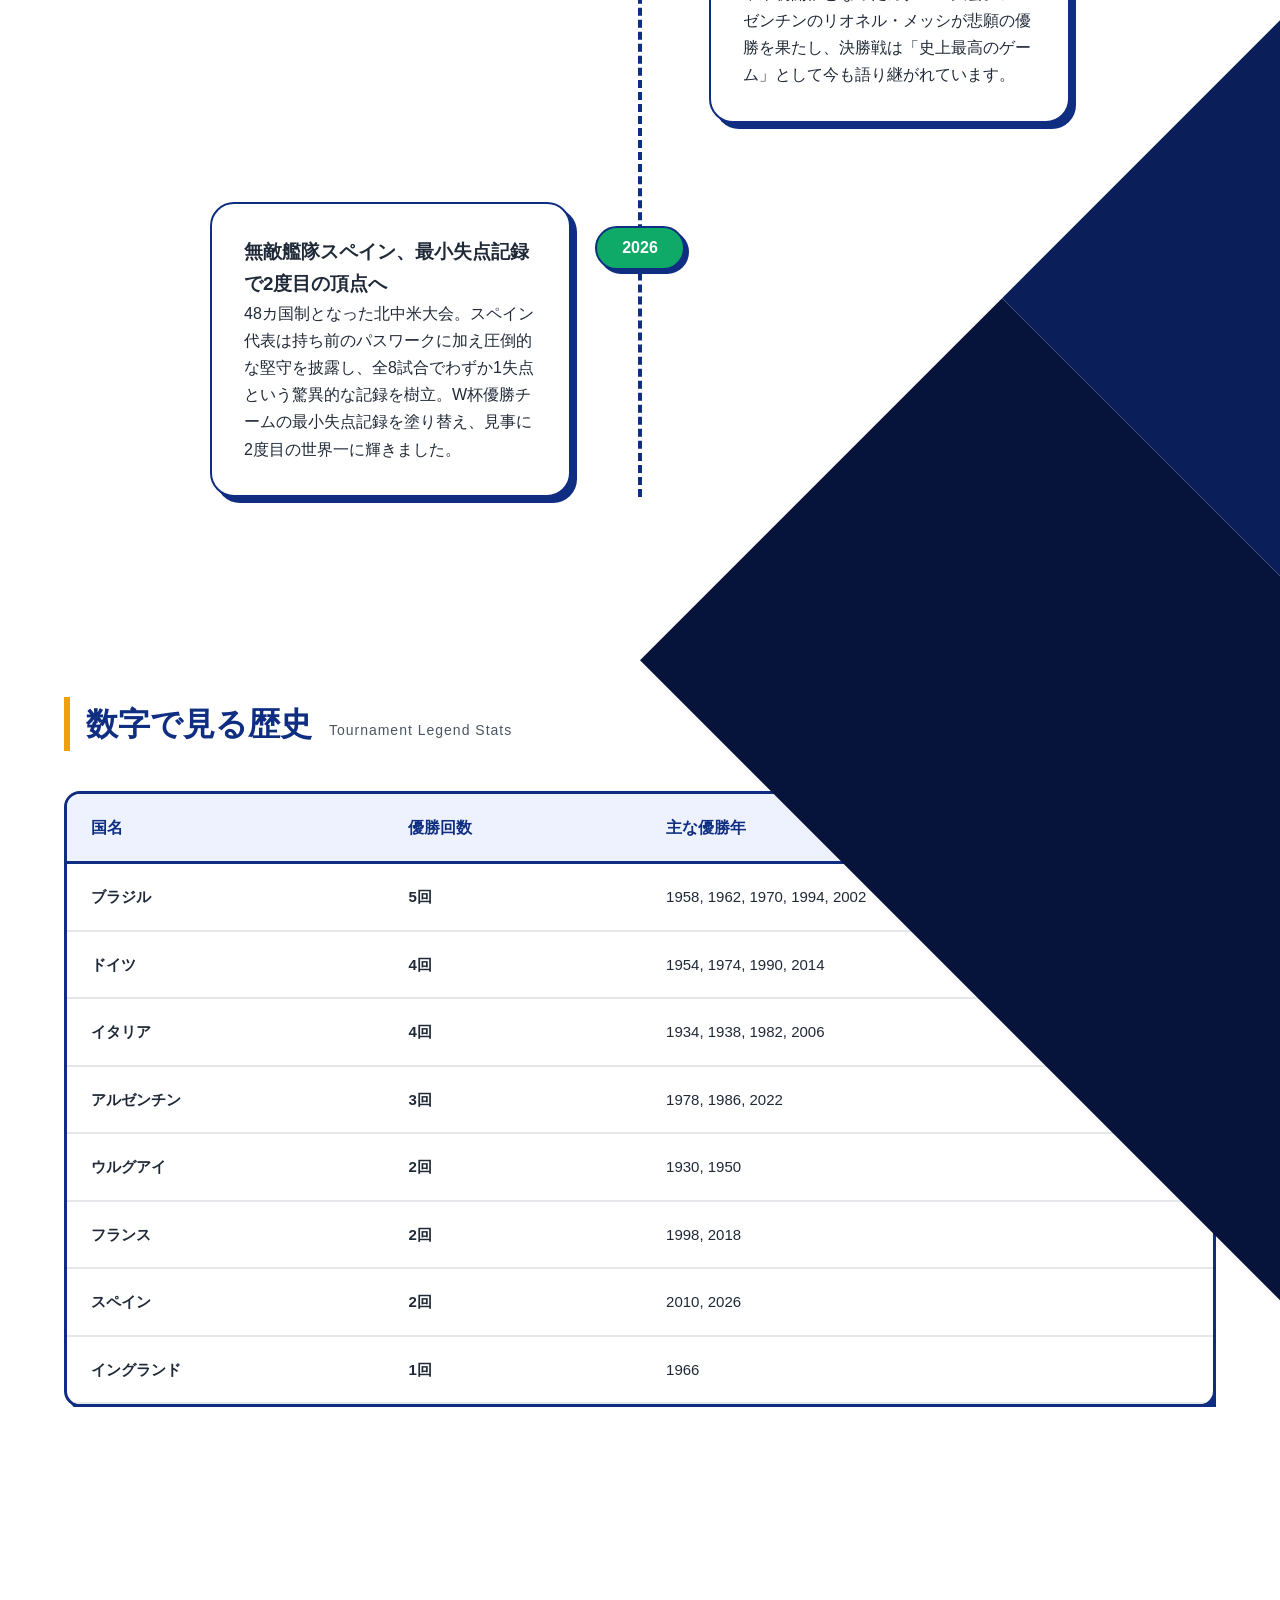
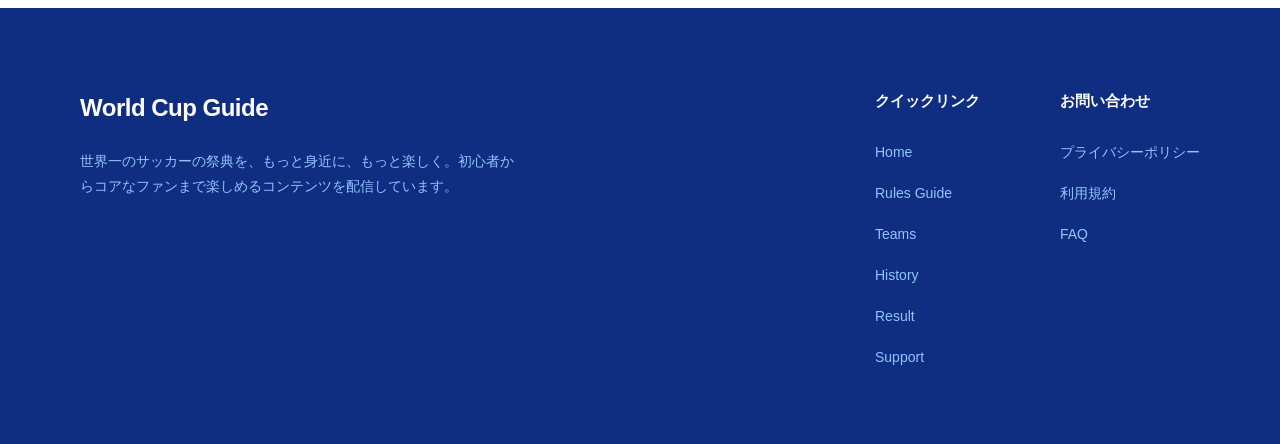
==== commit a797cc68: "Add files via upload" ====
--- a/history.html
+++ b/history.html
@@ -4,10 +4,19 @@
     <meta charset="UTF-8">
     <meta name="viewport" content="width=device-width, initial-scale=1.0">
     <title>World Cup Guide | HISTORY</title>
-    <link rel="stylesheet" href="css/style.css">
+    <!-- CSS読み込み（前回 ver=5 に変更した状態をキープ） -->
+    <link rel="stylesheet" href="css/style.css?ver=5">
 </head>
 <body>
-
+    <!-- ↓ページ遷移アニメーション用の帯↓ -->
+    <div class="page-transition-overlay">
+        <div class="transition-stripe stripe-1"></div>
+        <div class="transition-stripe stripe-2"></div>
+        <div class="transition-stripe stripe-3"></div>
+        <div class="transition-stripe stripe-4"></div>
+        <div class="transition-stripe stripe-5"></div>
+    </div>
+    
     <!-- ==========================================
       ヘッダー（全ページ共通・Historyをアクティブ化）
     =========================================== -->
@@ -35,8 +44,8 @@
         =========================================== -->
         <section class="hero-subpage">
             <div class="hero-subpage-content">
-                <h1>大会の歴史</h1>
-                <p>1930年の第1回大会から現在に至るまで、世界を熱狂させてきた伝説的な瞬間と、進化の歴史をタイムラインで振り返ります。</p>
+                <h1 class="fade-in-up">大会の歴史</h1>
+                <p class="fade-in-up">1930年の第1回大会から現在に至るまで、世界を熱狂させてきた伝説的な瞬間と、進化の歴史をタイムラインで振り返ります。</p>
             </div>
         </section>
 
@@ -45,13 +54,13 @@
               2. タイムラインセクション
             =========================================== -->
             <section class="timeline-section">
-                <div class="section-title-left line-blue">
+                <div class="section-title-left line-blue fade-in-up">
                     <h2>W杯ヒストリーロード <span class="en-sub">History Timeline</span></h2>
                 </div>
 
                 <div class="timeline-container">
                     <!-- 1930年 -->
-                    <div class="timeline-item">
+                    <div class="timeline-item fade-in-up">
                         <div class="timeline-badge">1930</div>
                         <div class="solid-card timeline-card">
                             <h3>すべての始まり、ウルグアイ大会</h3>
@@ -60,7 +69,7 @@
                     </div>
 
                     <!-- 1970年 -->
-                    <div class="timeline-item">
+                    <div class="timeline-item fade-in-up">
                         <div class="timeline-badge">1970</div>
                         <div class="solid-card timeline-card">
                             <h3>伝説のブラジルとカラー放送開始</h3>
@@ -69,7 +78,7 @@
                     </div>
 
                     <!-- 1998年 -->
-                    <div class="timeline-item">
+                    <div class="timeline-item fade-in-up">
                         <div class="timeline-badge">1998</div>
                         <div class="solid-card timeline-card">
                             <h3>日本代表、悲願の初出場</h3>
@@ -78,11 +87,20 @@
                     </div>
 
                     <!-- 2022年 -->
-                    <div class="timeline-item">
+                    <div class="timeline-item fade-in-up">
                         <div class="timeline-badge">2022</div>
                         <div class="solid-card timeline-card">
                             <h3>メッシの戴冠、カタールでの奇跡</h3>
                             <p>中東初開催となったカタール大会。アルゼンチンのリオネル・メッシが悲願の優勝を果たし、決勝戦は「史上最高のゲーム」として今も語り継がれています。</p>
+                        </div>
+                    </div>
+
+                    <!-- 2026年 -->
+                    <div class="timeline-item fade-in-up">
+                        <div class="timeline-badge">2026</div>
+                        <div class="solid-card timeline-card">
+                            <h3>無敵艦隊スペイン、最小失点記録で2度目の頂点へ</h3>
+                            <p>48カ国制となった北中米大会。スペイン代表は持ち前のパスワークに加え圧倒的な堅守を披露し、全8試合でわずか1失点という驚異的な記録を樹立。W杯優勝チームの最小失点記録を塗り替え、見事に2度目の世界一に輝きました。</p>
                         </div>
                     </div>
                 </div>
@@ -92,11 +110,11 @@
               3. 歴史データ（最多優勝国などのスタッツ）
             =========================================== -->
             <section class="history-stats-section">
-                <div class="section-title-left line-yellow">
+                <div class="section-title-left line-yellow fade-in-up">
                     <h2>数字で見る歴史 <span class="en-sub">Tournament Legend Stats</span></h2>
                 </div>
 
-                <div class="stats-table-wrapper">
+                <div class="stats-table-wrapper fade-in-up">
                     <table class="neofont-table">
                         <thead>
                             <tr>
@@ -125,6 +143,30 @@
                                 <td class="team-td"><strong>アルゼンチン</strong></td>
                                 <td class="count-td">3回</td>
                                 <td>1978, 1986, 2022</td>
+                            </tr>
+                            <!-- 【追加】ウルグアイ -->
+                            <tr>
+                                <td class="team-td"><strong>ウルグアイ</strong></td>
+                                <td class="count-td">2回</td>
+                                <td>1930, 1950</td>
+                            </tr>
+                            <!-- 【追加】フランス -->
+                            <tr>
+                                <td class="team-td"><strong>フランス</strong></td>
+                                <td class="count-td">2回</td>
+                                <td>1998, 2018</td>
+                            </tr>
+                            <!-- スペイン（2026年優勝を加味して2回） -->
+                            <tr>
+                                <td class="team-td"><strong>スペイン</strong></td>
+                                <td class="count-td">2回</td>
+                                <td>2010, 2026</td>
+                            </tr>
+                            <!-- 【追加】イングランド -->
+                            <tr>
+                                <td class="team-td"><strong>イングランド</strong></td>
+                                <td class="count-td">1回</td>
+                                <td>1966</td>
                             </tr>
                         </tbody>
                     </table>
@@ -138,14 +180,14 @@
     =========================================== -->
     <footer class="footer">
         <div class="footer-container">
-            <div class="footer-brand">
+            <div class="footer-brand fade-in-up">
                 <div class="footer-logo">World Cup Guide</div>
                 <p class="footer-desc">
                     世界一のサッカーの祭典を、もっと身近に、もっと楽しく。初心者からコアなファンまで楽しめるコンテンツを配信しています。
                 </p>
             </div>
             
-            <div class="footer-nav-groups">
+            <div class="footer-nav-groups fade-in-up">
                 <div class="footer-group">
                     <h3>クイックリンク</h3>
                     <ul>
@@ -169,6 +211,7 @@
         </div>
     </footer>
 
-    <script src="js/script.js"></script>
+    <!-- JSの読み込み -->
+    <script src="js/script.js?ver=2"></script>
 </body>
-</html>
+</html>
--- a/css/style.css
+++ b/css/style.css
@@ -8,14 +8,14 @@
 }
 
 :root {
-    --color-primary: #0f2e82;      /* メインのディープブルー */
-    --color-primary-dark: #0a1f5a; /* さらに濃いブルー */
-    --color-accent: #0fa968;       /* ピッチの鮮やかなグリーン */
-    --color-accent-yellow: #f59e0b;/* 注目選手のイエローライン */
-    --color-bg-card: #eef2ff;      /* カードの極薄ブルー紫 */
-    --color-text-main: #1f2937;    /* 本文のダークグレー */
-    --color-text-sub: #4b5563;     /* サブ文章のグレー */
-    --border-radius-main: 24px;    /* 角丸の基準値 */
+    --color-primary: #0f2e82;      
+    --color-primary-dark: #0a1f5a; 
+    --color-accent: #0fa968;       
+    --color-accent-yellow: #f59e0b;
+    --color-bg-card: #eef2ff;      
+    --color-text-main: #1f2937;    
+    --color-text-sub: #4b5563;     
+    --border-radius-main: 24px;    
 }
 
 body {
@@ -249,7 +249,7 @@
     color: #ffffff;
 }
 
-/* 下層ページ共通ヒーロー（これを全ページで使い回します） */
+/* 下層ページ共通ヒーロー */
 .hero-subpage {
     height: 300px;
     background-color: #7f7f7f;
@@ -262,13 +262,13 @@
     margin-bottom: 60px;
 }
 
-.hero-subpage h1 {
+.hero-subpage-content h1 {
     font-size: 40px;
     font-weight: 800;
     margin-bottom: 12px;
 }
 
-.hero-subpage p {
+.hero-subpage-content p {
     font-size: 16px;
     max-width: 800px;
     margin: 0 auto;
@@ -277,7 +277,7 @@
 }
 
 /* ==========================================================================
-   3. TOPページ専用スタイル
+   3. TOPページ専用スタイル 
    ========================================================================== */
 .hero {
     height: 560px;
@@ -310,7 +310,6 @@
     justify-content: center;
 }
 
-/* ABOUTセクション */
 .about-section {
     padding: 120px 80px;
     background-color: #ffffff;
@@ -379,13 +378,8 @@
     line-height: 1.2;
 }
 
-.card-green .stat-num {
-    color: var(--color-accent);
-}
-
-.card-blue .stat-num {
-    color: var(--color-primary);
-}
+.card-green .stat-num { color: var(--color-accent); }
+.card-blue .stat-num { color: var(--color-primary); }
 
 .stat-label {
     font-size: 12px;
@@ -426,7 +420,6 @@
     z-index: 2;
 }
 
-/* RULEガイド */
 .rule-guide-section {
     padding: 100px 80px;
     background-color: #ffffff;
@@ -454,16 +447,8 @@
     font-size: 15px;
 }
 
-.rule-grid {
-    display: flex;
-    flex-direction: column;
-    gap: 24px;
-}
-
-.rule-row {
-    display: flex;
-    gap: 24px;
-}
+.rule-grid { display: flex; flex-direction: column; gap: 24px; }
+.rule-row { display: flex; gap: 24px; }
 
 .solid-card {
     background-color: var(--color-bg-card);
@@ -478,35 +463,12 @@
     box-shadow: 8px 8px 0px var(--color-primary);
 }
 
-.card-long {
-    flex: 2;
-    height: 220px;
-}
-
-.card-short {
-    flex: 1;
-    height: 220px;
-}
-
-/* 注目チーム(TOP用) */
-.teams-section {
-    background-color: var(--color-primary);
-    padding: 100px 80px;
-    color: #ffffff;
-}
-
-.teams-container {
-    max-width: 1200px;
-    margin: 0 auto;
-}
-
-.circle-grid {
-    display: flex;
-    gap: 32px;
-    justify-content: space-between;
-    margin-top: 20px;
-}
-
+.card-long { flex: 2; height: 220px; }
+.card-short { flex: 1; height: 220px; }
+
+.teams-section { background-color: var(--color-primary); padding: 100px 80px; color: #ffffff; }
+.teams-container { max-width: 1200px; margin: 0 auto; }
+.circle-grid { display: flex; gap: 32px; justify-content: space-between; margin-top: 20px; }
 .circle-image-placeholder {
     width: 190px;
     height: 190px;
@@ -516,53 +478,13 @@
     box-shadow: 6px 6px 0px rgba(0, 0, 0, 0.25);
 }
 
-/* Whyセクション */
-.why-section {
-    padding: 120px 80px 180px 80px;
-    background-color: #f8fafc;
-}
-
-.why-container {
-    max-width: 1200px;
-    margin: 0 auto;
-    display: flex;
-    align-items: center;
-    gap: 80px;
-}
-
-.why-text {
-    flex: 1;
-}
-
-.why-text h2 {
-    font-size: 36px;
-    color: var(--color-primary);
-    font-weight: 800;
-    line-height: 1.4;
-    margin-bottom: 24px;
-}
-
-.green-deco-line {
-    display: block;
-    width: 60px;
-    height: 5px;
-    background-color: var(--color-accent);
-    margin-top: 16px;
-    border-radius: 2px;
-}
-
-.why-desc {
-    color: var(--color-text-sub);
-    margin-bottom: 36px;
-    font-size: 16px;
-}
-
-.why-cards-track {
-    flex: 1.1;
-    display: flex;
-    gap: 24px;
-}
-
+.why-section { padding: 120px 80px 180px 80px; background-color: #f8fafc; }
+.why-container { max-width: 1200px; margin: 0 auto; display: flex; align-items: center; gap: 80px; }
+.why-text { flex: 1; }
+.why-text h2 { font-size: 36px; color: var(--color-primary); font-weight: 800; line-height: 1.4; margin-bottom: 24px; }
+.green-deco-line { display: block; width: 60px; height: 5px; background-color: var(--color-accent); margin-top: 16px; border-radius: 2px; }
+.why-desc { color: var(--color-text-sub); margin-bottom: 36px; font-size: 16px; }
+.why-cards-track { flex: 1.1; display: flex; gap: 24px; }
 .why-vertical-card {
     flex: 1;
     height: 280px;
@@ -571,800 +493,203 @@
     border-radius: 20px;
     box-shadow: 6px 6px 0px var(--color-primary);
 }
-
 .card-pos-1 { transform: translateY(0px); }
 .card-pos-2 { transform: translateY(30px); }
 .card-pos-3 { transform: translateY(60px); }
 
-/* FINAL CTA */
-.final-cta {
-    padding: 120px 24px;
-    text-align: center;
-    background-color: #ffffff;
-}
-
-.final-cta h2 {
-    font-size: 40px;
-    font-weight: 800;
-    color: var(--color-primary);
-    margin-bottom: 12px;
-}
-
-/* ==========================================================================
-   4. TEAMページ専用スタイル
-   ========================================================================== */
-.filter-container {
-    display: flex;
-    justify-content: center;
-    gap: 12px;
-    flex-wrap: wrap;
-    margin-bottom: 48px;
-}
-
-.filter-btn {
-    border: none;
-    padding: 10px 24px;
-    border-radius: 30px;
-    font-size: 14px;
-    font-weight: bold;
-    cursor: pointer;
-    background-color: var(--color-bg-card);
-    color: var(--color-primary);
-    transition: all 0.2s ease;
-}
-
-.filter-btn.active, .filter-btn:hover {
-    background-color: var(--color-primary);
-    color: #ffffff;
-}
-
-.team-main-grid {
-    display: flex;
-    gap: 32px;
-    margin-bottom: 80px;
-}
-
-.team-main-card {
-    flex: 1;
-    height: 380px;
-    border-radius: var(--border-radius-main);
-}
-
-.players-section {
-    padding: 80px 0;
-    background-color: #ffffff;
-}
-
-.section-header-with-arrows {
-    display: flex;
-    justify-content: space-between;
-    align-items: center;
-    margin-bottom: 40px;
-}
-
-.slider-arrows {
-    display: flex;
-    gap: 12px;
-}
-
+.final-cta { padding: 120px 24px 120px 24px; text-align: center; background-color: #ffffff; }
+.final-cta h2 { font-size: 40px; font-weight: 800; color: var(--color-primary); margin-bottom: 16px; }
+.final-cta p { font-size: 16px; color: var(--color-text-main); margin-bottom: 40px !important; }
+
+/* ==========================================================================
+   4. TEAMページ専用スタイル 
+   ========================================================================== */
+.filter-container { display: flex; justify-content: center; gap: 12px; flex-wrap: wrap; margin-bottom: 48px; }
+.filter-btn { border: none; padding: 10px 24px; border-radius: 30px; font-size: 14px; font-weight: bold; cursor: pointer; background-color: var(--color-bg-card); color: var(--color-primary); transition: all 0.2s ease; }
+.filter-btn.active, .filter-btn:hover { background-color: var(--color-primary); color: #ffffff; }
+
+.region-circle-grid {
+    display: grid;
+    grid-template-rows: repeat(2, 1fr);
+    grid-auto-flow: column; 
+    grid-auto-columns: calc((100% - 80px) / 3); 
+    row-gap: 60px; column-gap: 40px; margin-bottom: 80px;
+    overflow-x: auto; scroll-snap-type: x mandatory; scroll-behavior: smooth;
+    padding-top: 20px; padding-bottom: 20px; 
+    -ms-overflow-style: none; scrollbar-width: none;
+}
+.region-circle-grid::-webkit-scrollbar { display: none; }
+.region-circle-item {
+    width: 240px; height: 240px; margin: 0 auto; 
+    background-color: var(--color-bg-card); border: 2px solid var(--color-primary); border-radius: 50%;
+    box-shadow: 6px 6px 0px var(--color-primary); transition: transform 0.2s ease, box-shadow 0.2s ease;
+    scroll-snap-align: start; 
+}
+.region-circle-item:hover { transform: translate(-2px, -2px); box-shadow: 8px 8px 0px var(--color-primary); }
+
+.slider-arrows { display: flex; gap: 12px; }
 .arrow-btn {
-    width: 44px;
-    height: 44px;
-    border-radius: 50%;
-    border: 2px solid var(--color-primary);
-    background-color: #ffffff;
-    color: var(--color-primary);
-    font-size: 16px;
-    font-weight: bold;
-    cursor: pointer;
-    display: flex;
-    align-items: center;
-    justify-content: center;
-}
-
-.arrow-btn.active {
-    background-color: var(--color-primary);
-    color: #ffffff;
-}
-
+    width: 44px; height: 44px; border-radius: 50%; border: 2px solid var(--color-primary);
+    background-color: #ffffff; color: var(--color-primary); font-size: 16px; font-weight: bold; cursor: pointer;
+    display: flex; align-items: center; justify-content: center; transition: 0.2s;
+}
+.arrow-btn.active, .arrow-btn:hover { background-color: var(--color-primary); color: #ffffff; }
+
+.players-section { padding: 80px 0; background-color: #f8fafc; }
 .player-grid {
-    display: flex;
-    gap: 24px;
-}
-
-.player-card {
-    flex: 1;
-    height: 380px;
-}
-
-.watch-teams-section {
-    padding: 80px 0;
-    background-color: #ffffff;
-}
-
-.watch-grid {
-    display: grid;
-    grid-template-columns: repeat(5, 1fr);
-    gap: 20px;
-    margin-top: 40px;
-}
-
-.watch-card {
-    height: 150px;
-    background-color: var(--color-bg-card);
-    border: 2px solid var(--color-primary);
-    border-radius: 16px;
-    box-shadow: 4px 4px 0px var(--color-primary);
-}
-
-.cta-banner-section {
-    padding: 100px 0;
-    background-color: #ffffff;
-}
-
-.cta-blue-card {
-    background-color: var(--color-primary);
-    color: #ffffff;
-    padding: 60px 40px;
-    border-radius: 24px;
-    text-align: center;
-    box-shadow: 0 10px 30px rgba(15, 46, 130, 0.15);
-}
-
-.cta-buttons {
-    display: flex;
-    gap: 20px;
-    justify-content: center;
-    margin-top: 24px;
-}
-
-.btn-green {
-    background-color: var(--color-accent);
-    color: #ffffff;
-    border: 2px solid var(--color-accent);
-    box-shadow: 4px 4px 0px var(--color-primary);
-}
-
-.btn-white-border {
-    background-color: #ffffff;
-    color: var(--color-primary);
-    border: 2px solid var(--color-primary);
-    box-shadow: 4px 4px 0px var(--color-accent);
-}
+    display: flex; gap: 24px; overflow-x: auto; scroll-snap-type: x mandatory; scroll-behavior: smooth;
+    padding: 20px 20px 30px 20px; -ms-overflow-style: none; scrollbar-width: none;
+}
+.player-grid::-webkit-scrollbar { display: none; }
+.player-card { flex: 0 0 calc((100% - 72px) / 4); min-width: 250px; height: 380px; scroll-snap-align: start; }
+
+.cta-banner-section { padding: 60px 0 100px 0; }
+.cta-blue-card { background-color: var(--color-primary); color: #ffffff; padding: 60px 40px; border-radius: 24px; text-align: center; box-shadow: 0 10px 30px rgba(15, 46, 130, 0.15); }
+.cta-buttons { display: flex; gap: 20px; justify-content: center; margin-top: 24px; }
+.btn-green { background-color: var(--color-accent); color: #ffffff; border: 2px solid var(--color-accent); box-shadow: 4px 4px 0px var(--color-primary); }
+.btn-white-border { background-color: #ffffff; color: var(--color-primary); border: 2px solid var(--color-primary); box-shadow: 4px 4px 0px var(--color-accent); }
 
 /* ==========================================================================
    5. RULEページ専用スタイル
    ========================================================================== */
-.basic-rules-section {
-    padding: 60px 0;
-}
-
-.rules-basic-grid {
-    display: flex;
-    gap: 24px;
-    margin-top: 40px;
-}
-
-.basic-card {
-    flex: 1;
-    padding: 32px;
-    height: auto;
-    min-height: 240px;
-}
-
-.card-badge {
-    display: inline-block;
-    padding: 4px 12px;
-    background-color: var(--color-primary);
-    color: #ffffff;
-    border-radius: 20px;
-    font-size: 12px;
-    font-weight: bold;
-    margin-bottom: 16px;
-}
-
-.accordion-section {
-    padding: 60px 0 100px 0;
-}
-
-.accordion-container {
-    margin-top: 40px;
-    display: flex;
-    flex-direction: column;
-    gap: 20px;
-}
-
-.accordion-item {
-    border: 2px solid var(--color-primary);
-    border-radius: 16px;
-    background-color: #ffffff;
-    box-shadow: 4px 4px 0px var(--color-primary);
-    overflow: hidden;
-}
-
-.accordion-header {
-    width: 100%;
-    padding: 24px 32px;
-    background: none;
-    border: none;
-    text-align: left;
-    display: flex;
-    align-items: center;
-    cursor: pointer;
-}
-
-.q-icon {
-    font-size: 22px;
-    font-weight: 900;
-    color: var(--color-accent);
-    margin-right: 16px;
-}
-
-.q-text {
-    font-size: 18px;
-    font-weight: 800;
-    color: var(--color-primary);
-    flex-grow: 1;
-}
-
-.arrow-icon {
-    font-size: 14px;
-    color: var(--color-primary);
-    transition: transform 0.3s ease;
-}
-
-.accordion-item.active .arrow-icon {
-    transform: rotate(180deg);
-}
-
-.accordion-content {
-    max-height: 0;
-    overflow: hidden;
-    transition: max-height 0.3s ease-out;
-    background-color: var(--color-bg-card);
-}
-
-.accordion-inner {
-    padding: 24px 32px;
-    border-top: 1px dashed rgba(15, 46, 130, 0.2);
-}
-
-/* ==========================================================================
-   6. HISTORYページ専用スタイル
-   ========================================================================== */
-.timeline-section {
-    padding: 60px 0;
-}
-
-.timeline-container {
-    position: relative;
-    max-width: 900px;
-    margin: 60px auto 0 auto;
-    padding: 0 20px;
-}
-
+.basic-rules-section { padding: 60px 0; }
+.rules-basic-grid { display: flex; gap: 24px; margin-top: 40px; }
+.basic-card { flex: 1; padding: 32px; height: auto; min-height: 240px; }
+.card-badge { display: inline-block; padding: 4px 12px; background-color: var(--color-primary); color: #ffffff; border-radius: 20px; font-size: 12px; font-weight: bold; margin-bottom: 16px; }
+
+.accordion-section { padding: 60px 0 100px 0; }
+.accordion-container { margin-top: 40px; display: flex; flex-direction: column; gap: 20px; }
+.accordion-item { border: 2px solid var(--color-primary); border-radius: 16px; background-color: #ffffff; box-shadow: 4px 4px 0px var(--color-primary); overflow: hidden; }
+.accordion-header { width: 100%; padding: 24px 32px; background: none; border: none; text-align: left; display: flex; align-items: center; cursor: pointer; }
+.q-icon { font-size: 22px; font-weight: 900; color: var(--color-accent); margin-right: 16px; }
+.q-text { font-size: 18px; font-weight: 800; color: var(--color-primary); flex-grow: 1; }
+.arrow-icon { font-size: 14px; color: var(--color-primary); transition: transform 0.3s ease; }
+.accordion-item.active .arrow-icon { transform: rotate(180deg); }
+.accordion-content { max-height: 0; overflow: hidden; transition: max-height 0.3s ease-out; background-color: var(--color-bg-card); }
+.accordion-inner { padding: 24px 32px; border-top: 1px dashed rgba(15, 46, 130, 0.2); }
+
+/* ==========================================================================
+   6. HISTORYページ専用スタイル 
+   ========================================================================== */
+.timeline-section { padding: 60px 0; }
+.timeline-container { position: relative; max-width: 900px; margin: 60px auto 0 auto; padding: 0 20px; }
 .timeline-container::before {
-    content: '';
-    position: absolute;
-    left: 50%;
-    top: 0;
-    bottom: 0;
-    width: 6px;
-    background-color: var(--color-primary);
-    transform: translateX(-50%);
-    border-radius: 3px;
-}
-
-.timeline-item {
-    position: relative;
-    margin-bottom: 80px;
-    width: 100%;
-    display: flex;
-    justify-content: flex-start;
-}
-
-.timeline-item:nth-child(even) {
-    justify-content: flex-end;
-}
-
+    content: ''; position: absolute; left: 50%; top: 0; bottom: 0;
+    width: 0; border-left: 4px dashed var(--color-primary); transform: translateX(-50%);
+}
+.timeline-item { position: relative; margin-bottom: 80px; width: 100%; display: flex; justify-content: flex-start; }
+.timeline-item:nth-child(even) { justify-content: flex-end; }
 .timeline-badge {
-    position: absolute;
-    left: 50%;
-    top: 24px;
-    transform: translateX(-50%);
-    width: 90px;
-    height: 44px;
-    background-color: var(--color-accent);
-    border: 2px solid var(--color-primary);
-    border-radius: 22px;
-    color: #ffffff;
-    font-weight: 800;
-    display: flex;
-    align-items: center;
-    justify-content: center;
-    box-shadow: 4px 4px 0px var(--color-primary);
-    z-index: 10;
-}
-
-.timeline-card {
-    width: 42%;
-    padding: 32px;
-    background-color: #ffffff;
-}
-
-.history-stats-section {
-    padding: 60px 0 120px 0;
-}
-
-.stats-table-wrapper {
-    margin-top: 40px;
-    overflow-x: auto;
-}
-
-.neofont-table {
-    width: 100%;
-    border-collapse: separate;
-    border-spacing: 0;
-    border: 3px solid var(--color-primary);
-    border-radius: 16px;
-    overflow: hidden;
-    box-shadow: 6px 6px 0px var(--color-primary);
-    background-color: #ffffff;
-}
-
-.neofont-table th {
-    background-color: var(--color-bg-card);
-    color: var(--color-primary);
-    font-weight: 800;
-    padding: 20px 24px;
-    text-align: left;
-    border-bottom: 3px solid var(--color-primary);
-}
-
-.neofont-table td {
-    padding: 20px 24px;
-    font-size: 15px;
-    color: var(--color-text-main);
-    border-bottom: 2px solid #e5e7eb;
-}
-
-.team-td {
-    font-size: 16px;
-    color: var(--color-primary);
-    font-weight: bold;
-}
-
-.count-td {
-    font-weight: 800;
-    color: var(--color-accent);
-}
-
-/* ==========================================================================
-   7. RESULTページ専用スタイル (カンプ完全再現版)
-   ========================================================================== */
-
-/* 4つのスタッツカプセル */
-.capsules-outer {
-    background-color: #ffffff;
-    padding: 40px 0;
-    border-bottom: 1px solid #e2e8f0;
-    margin-bottom: 40px;
-}
-
-.capsules-grid {
-    display: grid;
-    grid-template-columns: repeat(4, 1fr);
-    gap: 20px;
-}
-
-.capsule {
-    background-color: #eef2ff;
-    border-radius: 40px;
-    padding: 16px 20px;
-    text-align: center;
-    box-shadow: 0 4px 6px -1px rgba(0,0,0,0.05);
-}
-
-.cap-label {
-    display: block;
-    font-size: 12px;
-    font-weight: bold;
-    color: #4f46e5;
-    margin-bottom: 4px;
-}
-
-.cap-value {
-    display: block;
-    font-size: 16px;
-    font-weight: 900;
-    color: #0f2e82;
-}
-
-/* ハイライト（決勝戦＆3決） */
-.highlights-outer {
-    margin-bottom: 60px;
-}
-
-.highlights-grid {
-    display: grid;
-    grid-template-columns: 1fr 1fr;
-    gap: 24px;
-}
-
-.hl-card {
-    background-color: #eef2ff;
-    border: 2px solid #0f2e82;
-    border-radius: 20px;
-    padding: 24px;
-    box-shadow: 6px 6px 0px #0f2e82;
-}
-
-.hl-badge {
-    display: inline-block;
-    font-size: 11px;
-    font-weight: bold;
-    color: #fff;
-    padding: 4px 12px;
-    border-radius: 20px;
-    border: 2px solid #0f2e82;
-    margin-bottom: 16px;
-}
-
-.badge-gold {
-    background-color: #f2c94c;
-    color: #000;
-    border-color: #000;
-}
-
-.badge-blue {
-    background-color: #2d9cdb;
-}
-
-.hl-match {
-    display: flex;
-    justify-content: space-between;
-    align-items: center;
-    border-bottom: 1px dashed #cbd5e1;
-    padding-bottom: 16px;
-    margin-bottom: 16px;
-}
-
-.hl-team {
-    font-size: 18px;
-    font-weight: 900;
-    color: #0f2e82;
-}
-
-.hl-score {
-    background-color: #fff;
-    border: 2px solid #0f2e82;
-    padding: 4px 12px;
-    border-radius: 8px;
-    font-size: 16px;
-    font-weight: 900;
-    color: #0f2e82;
-}
-
-.hl-pk, .hl-ft {
-    font-size: 10px;
-    background-color: #f2c94c;
-    padding: 2px 6px;
-    border-radius: 4px;
-    margin: 0 4px;
-}
-
-.hl-ft {
-    background-color: #e2e8f0;
-}
-
-.hl-desc {
-    font-size: 13px;
-    color: #475569;
-}
-
-/* タブ切り替えボタン */
-.tab-switcher {
-    display: flex;
-    justify-content: center;
-    gap: 12px;
-    margin-bottom: 40px;
-}
-
-.tab-btn {
-    background-color: #e2e8f0;
-    color: #475569;
-    border: none;
-    padding: 10px 24px;
-    border-radius: 24px;
-    font-size: 14px;
-    font-weight: bold;
-    cursor: pointer;
-    transition: 0.2s;
-}
-
-.tab-btn.active {
-    background-color: #0f2e82;
-    color: #ffffff;
-}
-
-.tab-content {
-    display: none;
-}
-
-/* ==========================================================================
-   決勝トーナメントツリー（絶対に崩れない数学的Flex配置）
-   ========================================================================== */
-.tournament-scroll-wrapper {
-    overflow-x: auto !important;
-    padding: 20px 0;
-}
-
-.t-tree-container {
-    display: flex;
-    flex-wrap: nowrap !important; /* 絶対折り返し禁止 */
-    width: fit-content;           /* 中身の幅にピタッと合わせる */
-    margin: 0 auto;
-    gap: 24px;                    /* カラム間の隙間を固定 */
-    height: 720px;                /* ツリー全体の高さを固定 */
-}
-
-/* 各カラム */
-.t-col {
-    display: flex;
-    flex-direction: column;
-    justify-content: space-around; /* カードを縦方向に均等配置 */
-    width: 110px;                  /* カードの幅 */
-    height: 100%;
-    flex-shrink: 0 !important;     /* 画面が狭くても絶対に縮ませない */
-    position: relative;
-}
-
-.t-col-gap {
-    width: 80px;                   /* 中央の空白エリアの幅 */
-    flex-shrink: 0;
-}
-
-/* 対戦カードのスタイル */
-.t-card {
-    background-color: #ffffff;
-    border: 1px solid #cbd5e1;
-    border-radius: 8px;
-    padding: 6px;
-    height: 56px;                  /* カードの高さ（固定） */
-    box-shadow: 0 2px 4px rgba(0,0,0,0.04);
-    display: flex;
-    flex-direction: column;
-    justify-content: space-between;
-    position: relative;
-    box-sizing: border-box;
-}
-
-.sf-card {
-    border: 2px solid #3b82f6; /* 準決勝の青枠強調 */
-}
-
-.t-team {
-    display: flex;
-    align-items: center;
-    font-size: 11px;
-    font-weight: 700;
-    color: #1e293b;
-}
-
-.t-flag {
-    margin-right: 6px;
-    font-size: 14px;
-}
-
-.t-name {
-    flex: 1;
-    text-align: left;
-}
-
-.t-score-num {
-    color: #0f2e82;
-    font-weight: 900;
-}
-
-.t-divider {
-    height: 1px;
-    background-color: #f1f5f9;
-    margin: 2px 0;
-}
-
-/* --- 接続線（数学的に完璧な位置計算） --- */
-
-/* 左側の線（col-left） */
-.col-left .t-card::after {
-    content: "";
-    position: absolute;
-    right: -12px;
-    top: 50%;
-    width: 12px;
-    height: 2px;
-    background-color: #cbd5e1;
-    transform: translateY(-50%);
-}
-
-.col-left.col-4 .t-card::after {
-    display: none; /* 準決勝から中央への線は無し */
-}
-
-.col-left.col-2 .t-card::before {
-    content: "";
-    position: absolute;
-    left: -12px;
-    width: 12px;
-    top: calc(50% - 45px); /* 720pxの1/8 */
-    height: 90px;
-    border: 2px solid #cbd5e1;
-    border-right: none;
-    box-sizing: border-box;
-}
-
-.col-left.col-3 .t-card::before {
-    content: "";
-    position: absolute;
-    left: -12px;
-    width: 12px;
-    top: calc(50% - 90px); /* 720pxの1/4 */
-    height: 180px;
-    border: 2px solid #cbd5e1;
-    border-right: none;
-    box-sizing: border-box;
-}
-
-.col-left.col-4 .t-card::before {
-    content: "";
-    position: absolute;
-    left: -12px;
-    width: 12px;
-    top: calc(50% - 180px); /* 720pxの1/2 */
-    height: 360px;
-    border: 2px solid #cbd5e1;
-    border-right: none;
-    box-sizing: border-box;
-}
-
-/* 右側の線（col-right） */
-.col-right .t-card::after {
-    content: "";
-    position: absolute;
-    left: -12px;
-    top: 50%;
-    width: 12px;
-    height: 2px;
-    background-color: #cbd5e1;
-    transform: translateY(-50%);
-}
-
-.col-right.col-4 .t-card::after {
-    display: none;
-}
-
-.col-right.col-2 .t-card::before {
-    content: "";
-    position: absolute;
-    right: -12px;
-    width: 12px;
-    top: calc(50% - 45px);
-    height: 90px;
-    border: 2px solid #cbd5e1;
-    border-left: none;
-    box-sizing: border-box;
-}
-
-.col-right.col-3 .t-card::before {
-    content: "";
-    position: absolute;
-    right: -12px;
-    width: 12px;
-    top: calc(50% - 90px);
-    height: 180px;
-    border: 2px solid #cbd5e1;
-    border-left: none;
-    box-sizing: border-box;
-}
-
-.col-right.col-4 .t-card::before {
-    content: "";
-    position: absolute;
-    right: -12px;
-    width: 12px;
-    top: calc(50% - 180px);
-    height: 360px;
-    border: 2px solid #cbd5e1;
-    border-left: none;
-    box-sizing: border-box;
-}
-
-/* グループステージテーブル（12グループ分配置用グリッド） */
-.group-stage-container {
-    margin-top: 20px;
-    display: grid;
-    grid-template-columns: repeat(2, 1fr); /* PCで2列表示 */
-    gap: 32px;
-}
-
-.group-block {
-    background-color: #ffffff;
-    border-radius: 16px;
-    padding: 24px;
-    border: 1px solid #e2e8f0;
-}
-
-.group-title {
-    font-size: 20px;
-    font-weight: 800;
-    color: #0f2e82;
-    margin-bottom: 16px;
-    border-left: 4px solid #10b981;
-    padding-left: 12px;
-}
-
-.table-wrapper {
-    overflow-x: auto;
-}
-
-.stage-table {
-    width: 100%;
-    border-collapse: collapse;
-    font-size: 13px;
-    text-align: center;
-}
-
-.stage-table th {
-    padding: 12px 8px;
-    border-bottom: 2px solid #f1f5f9;
-    color: #64748b;
-}
-
-.stage-table td {
-    padding: 14px 8px;
-    border-bottom: 1px solid #f1f5f9;
-}
-
-.text-left {
-    text-align: left;
-}
-
-.font-bold {
-    font-weight: bold;
-}
-
-.promotion-row {
-    border-left: 4px solid #10b981;
-    background-color: #f0fdf4;
-}
-
-.stage-table tr:not(.promotion-row) {
-    border-left: 4px solid transparent;
-}
-
-.f-badge {
-    display: inline-block;
-    padding: 2px 6px;
-    border-radius: 4px;
-    font-size: 10px;
-    color: #fff;
-    margin: 0 2px;
-    font-weight: bold;
-}
-
-.f-badge.win {
-    background-color: #10b981;
-}
-
-.f-badge.draw {
-    background-color: #64748b;
-}
-
-.f-badge.loss {
-    background-color: #ef4444;
-}
-
-/* ==========================================================================
-   8. メディアクエリ (全ページ共通のレスポンシブ対応)
+    position: absolute; left: 50%; top: 24px; transform: translateX(-50%);
+    width: 90px; height: 44px; background-color: var(--color-accent); border: 2px solid var(--color-primary);
+    border-radius: 22px; color: #ffffff; font-weight: 800; display: flex; align-items: center; justify-content: center;
+    box-shadow: 4px 4px 0px var(--color-primary); z-index: 10;
+}
+.timeline-card { width: 42%; padding: 32px; background-color: #ffffff; }
+
+.history-stats-section { padding: 60px 0 120px 0; }
+.stats-table-wrapper { margin-top: 40px; overflow-x: auto; }
+.neofont-table { width: 100%; border-collapse: separate; border-spacing: 0; border: 3px solid var(--color-primary); border-radius: 16px; overflow: hidden; box-shadow: 6px 6px 0px var(--color-primary); background-color: #ffffff; }
+.neofont-table th { background-color: var(--color-bg-card); color: var(--color-primary); font-weight: 800; padding: 20px 24px; text-align: left; border-bottom: 3px solid var(--color-primary); }
+.neofont-table td { padding: 20px 24px; font-size: 15px; color: var(--color-text-main); border-bottom: 2px solid #e5e7eb; }
+.team-td { font-size: 16px; color: var(--color-primary); font-weight: bold; }
+.count-td { font-weight: 800; color: var(--color-accent); }
+
+/* ==========================================================================
+   7. RESULTページ専用スタイル 
+   ========================================================================== */
+.capsules-outer { background-color: #ffffff; padding: 40px 0; border-bottom: 1px solid #e2e8f0; margin-bottom: 40px; }
+.capsules-grid { display: grid; grid-template-columns: repeat(4, 1fr); gap: 20px; }
+.capsule { background-color: #eef2ff; border-radius: 40px; padding: 16px 20px; text-align: center; box-shadow: 0 4px 6px -1px rgba(0,0,0,0.05); }
+.cap-label { display: block; font-size: 12px; font-weight: bold; color: #4f46e5; margin-bottom: 4px; }
+.cap-value { display: block; font-size: 16px; font-weight: 900; color: #0f2e82; }
+
+.highlights-outer { margin-bottom: 60px; }
+.highlights-grid { display: grid; grid-template-columns: 1fr 1fr; gap: 24px; }
+.hl-card { background-color: #eef2ff; border: 2px solid #0f2e82; border-radius: 20px; padding: 24px; box-shadow: 6px 6px 0px #0f2e82; }
+.hl-badge { display: inline-block; font-size: 11px; font-weight: bold; color: #fff; padding: 4px 12px; border-radius: 20px; border: 2px solid #0f2e82; margin-bottom: 16px; }
+.badge-gold { background-color: #f2c94c; color: #000; border-color: #000; }
+.badge-blue { background-color: #2d9cdb; }
+.hl-match { display: flex; justify-content: space-between; align-items: center; border-bottom: 1px dashed #cbd5e1; padding-bottom: 16px; margin-bottom: 16px; }
+.hl-team { font-size: 18px; font-weight: 900; color: #0f2e82; display: flex; align-items: center; }
+.hl-score { background-color: #fff; border: 2px solid #0f2e82; padding: 4px 12px; border-radius: 8px; font-size: 16px; font-weight: 900; color: #0f2e82; }
+.hl-pk, .hl-ft { font-size: 10px; background-color: #f2c94c; padding: 2px 6px; border-radius: 4px; margin: 0 4px; }
+.hl-ft { background-color: #e2e8f0; }
+.hl-desc { font-size: 13px; color: #475569; }
+
+.tab-switcher { display: flex; justify-content: center; gap: 12px; margin-bottom: 40px; }
+.tab-btn { background-color: #e2e8f0; color: #475569; border: none; padding: 10px 24px; border-radius: 24px; font-size: 14px; font-weight: bold; cursor: pointer; transition: 0.2s; }
+.tab-btn.active { background-color: #0f2e82; color: #ffffff; }
+.tab-content { display: none; }
+
+/* -----------------------------------------
+   決勝トーナメントツリー（完全無欠版）
+----------------------------------------- */
+.tournament-scroll-wrapper { overflow-x: auto !important; padding: 40px 24px; }
+.t-tree-container { display: flex; flex-wrap: nowrap !important; gap: 32px; height: 720px; min-width: max-content; margin: 0 auto; }
+.t-col { display: grid; align-content: start; width: 120px; height: 720px; flex-shrink: 0 !important; position: relative; }
+
+.col-1 { grid-template-rows: repeat(8, 90px); }
+.col-2 { grid-template-rows: repeat(4, 180px); }
+.col-3 { grid-template-rows: repeat(2, 360px); }
+.col-4 { grid-template-rows: repeat(1, 720px); }
+
+.t-card { background-color: #ffffff; border: 1px solid #cbd5e1; border-radius: 8px; padding: 6px 8px; height: 56px; box-shadow: 0 2px 6px rgba(0,0,0,0.06); display: flex; flex-direction: column; justify-content: space-between; position: relative; box-sizing: border-box; margin: 0; align-self: center; width: 100%; z-index: 2; }
+.sf-card { border: 1px solid #cbd5e1; } 
+.t-team { display: flex; align-items: center; font-size: 11px; font-weight: 700; color: #1e293b; }
+.t-name { flex: 1; text-align: left; }
+.t-score-num { color: #0f2e82; font-weight: 900; }
+.t-divider { height: 1px; background-color: #f1f5f9; margin: 2px 0; }
+
+/* 横線 */
+.col-left .t-card::after { content: ""; position: absolute; right: -18px; top: calc(50% - 1px); width: 18px; height: 2px; background-color: #cbd5e1; z-index: -1; }
+.col-left.col-4 .t-card::after { right: -50px; width: 50px; }
+.col-right .t-card::after { content: ""; position: absolute; left: -18px; top: calc(50% - 1px); width: 18px; height: 2px; background-color: #cbd5e1; z-index: -1; }
+.col-right.col-4 .t-card::after { left: -50px; width: 50px; }
+
+/* 縦線ブラケット */
+.col-left.col-2 .t-card::before { content: ""; position: absolute; left: -16px; width: 16px; top: calc(50% - 46px); height: 92px; border: 2px solid #cbd5e1; border-left: none; box-sizing: border-box; z-index: -1; }
+.col-left.col-3 .t-card::before { content: ""; position: absolute; left: -16px; width: 16px; top: calc(50% - 91px); height: 182px; border: 2px solid #cbd5e1; border-left: none; box-sizing: border-box; z-index: -1; }
+.col-left.col-4 .t-card::before { content: ""; position: absolute; left: -16px; width: 16px; top: calc(50% - 181px); height: 362px; border: 2px solid #cbd5e1; border-left: none; box-sizing: border-box; z-index: -1; }
+.col-right.col-2 .t-card::before { content: ""; position: absolute; right: -16px; width: 16px; top: calc(50% - 46px); height: 92px; border: 2px solid #cbd5e1; border-right: none; box-sizing: border-box; z-index: -1; }
+.col-right.col-3 .t-card::before { content: ""; position: absolute; right: -16px; width: 16px; top: calc(50% - 91px); height: 182px; border: 2px solid #cbd5e1; border-right: none; box-sizing: border-box; z-index: -1; }
+.col-right.col-4 .t-card::before { content: ""; position: absolute; right: -16px; width: 16px; top: calc(50% - 181px); height: 362px; border: 2px solid #cbd5e1; border-right: none; box-sizing: border-box; z-index: -1; }
+
+/* 中央エリア */
+.t-col-gap { width: 192px; flex-shrink: 0; position: relative; height: 720px; }
+.gap-fork { position: absolute; top: 259px; height: 202px; width: 20px; border: 2px solid #cbd5e1; box-sizing: border-box; z-index: -1; }
+.fork-left { left: 16px; border-right: none; }
+.fork-right { right: 16px; border-left: none; }
+
+.center-match { position: absolute; left: 50%; transform: translateX(-50%); width: 120px; display: flex; flex-direction: column; align-items: center; z-index: 2; }
+.match-final { top: 232px; }
+.match-third { top: 432px; }
+.center-label { position: absolute; bottom: 100%; margin-bottom: 6px; font-size: 11px; font-weight: bold; padding: 2px 10px; border-radius: 12px; color: #fff; letter-spacing: 0.5px; white-space: nowrap; }
+.label-gold { background-color: #f59e0b; color: #000; }
+.label-blue { background-color: #3b82f6; }
+.center-match .t-card { width: 100%; }
+.final-card { border-color: #f59e0b !important; border-width: 2px !important; }
+.third-card { border-color: #3b82f6 !important; border-width: 2px !important; }
+
+/* -----------------------------------------
+   グループステージ
+----------------------------------------- */
+.group-stage-container { margin-top: 20px; display: grid; grid-template-columns: repeat(2, 1fr); gap: 32px; }
+.group-block { background-color: #ffffff; border-radius: 16px; padding: 24px; border: 1px solid #e2e8f0; }
+.third-place-ranking { grid-column: 1 / -1; }
+.group-title { font-size: 20px; font-weight: 800; color: #0f2e82; margin-bottom: 16px; border-left: 4px solid #10b981; padding-left: 12px; }
+.table-wrapper { overflow-x: auto; }
+.stage-table { width: 100%; border-collapse: collapse; font-size: 13px; text-align: center; }
+.stage-table th { padding: 12px 8px; border-bottom: 2px solid #f1f5f9; color: #64748b; }
+.stage-table td { padding: 14px 8px; border-bottom: 1px solid #f1f5f9; }
+.text-left { text-align: left; }
+.font-bold { font-weight: bold; }
+.promotion-row { border-left: 4px solid #10b981; background-color: #f0fdf4; }
+.promotion-row-third { border-left: 4px solid var(--color-accent-yellow); background-color: #fffbeb; }
+.stage-table tr:not(.promotion-row):not(.promotion-row-third) { border-left: 4px solid transparent; }
+
+/* ==========================================================================
+   8. メディアクエリ (レスポンシブ対応)
    ========================================================================== */
 @media (max-width: 1024px) {
     .header { padding: 20px 40px; }
@@ -1377,19 +702,16 @@
     .why-section { padding: 80px 40px 120px 40px; }
     .why-container { flex-direction: column; gap: 48px; }
     .why-cards-track { width: 100%; max-width: 600px; margin: 0 auto; }
-    .team-main-grid { flex-direction: column; gap: 24px; }
-    .player-grid { flex-wrap: wrap; justify-content: center; gap: 24px; }
-    .player-card { flex: none; width: calc(50% - 12px); height: 340px; }
-    .watch-grid { grid-template-columns: repeat(3, 1fr); }
     .rules-basic-grid { flex-direction: column; gap: 24px; }
     .footer { padding: 60px 40px; }
     .footer-container { flex-direction: column; gap: 48px; }
     .footer-nav-groups { justify-content: flex-start; gap: 60px; }
     
-    /* Resultレスポンシブ */
     .capsules-grid { grid-template-columns: repeat(2, 1fr); }
     .highlights-grid { grid-template-columns: 1fr; }
-    .group-stage-container { grid-template-columns: 1fr; } /* グループ表を1列に */
+    .group-stage-container { grid-template-columns: 1fr; }
+    .region-circle-grid { grid-auto-columns: calc((100% - 40px) / 2); }
+    .player-card { flex: 0 0 calc((100% - 24px) / 2); }
 }
 
 @media (max-width: 768px) {
@@ -1403,19 +725,59 @@
     .why-cards-track { flex-direction: column; gap: 40px; }
     .card-pos-2, .card-pos-3 { transform: translateY(0) !important; }
     .card-pos-1:hover, .card-pos-2:hover, .card-pos-3:hover { transform: translateY(-5px) !important; }
-    .player-card { width: 100%; max-width: 320px; }
-    .watch-grid { grid-template-columns: repeat(2, 1fr); }
     .cta-blue-card { padding: 40px 20px; }
     .cta-blue-card h2 { font-size: 28px; }
     .cta-buttons { flex-direction: column; align-items: center; gap: 12px; }
     
-    /* Historyレスポンシブ */
     .timeline-container::before { left: 30px; transform: none; }
     .timeline-item, .timeline-item:nth-child(even) { justify-content: flex-end; margin-bottom: 50px; }
     .timeline-badge { left: 30px; transform: translateX(-50%); width: 70px; height: 36px; font-size: 14px; top: 20px; }
     .timeline-card { width: calc(100% - 70px); padding: 24px; }
     
-    /* Resultレスポンシブ */
     .capsules-grid { grid-template-columns: 1fr; }
-    .hero-subpage h1 { font-size: 26px; } /* 共通ヒーローをスマホ用に縮小 */
+    .hero-subpage-content h1 { font-size: 26px; }
+    .region-circle-grid { grid-auto-columns: 100%; }
+    .player-card { flex: 0 0 85%; }
+}
+
+/* ==========================================================================
+   ページ遷移・スクロールアニメーション
+   ========================================================================== */
+.page-transition-overlay { position: fixed; top: 50%; left: 50%; width: 200vmax; height: 200vmax; transform: translate(-50%, -50%) rotate(-45deg); z-index: 999999; pointer-events: none; display: flex; }
+.transition-stripe { flex: 1; height: 100%; will-change: transform; transform: translate3d(0, 0%, 0); animation: stripeEnter 0.4s cubic-bezier(0.65, 0, 0.35, 1) forwards; }
+.page-transition-overlay.is-leaving .transition-stripe { animation: stripeLeave 0.4s cubic-bezier(0.65, 0, 0.35, 1) forwards; }
+
+.stripe-1 { animation-delay: 0s; background-color: #06133a; }
+.stripe-2 { animation-delay: 0.05s; background-color: #0a1f5a; }
+.stripe-3 { animation-delay: 0.1s; background-color: #0f2e82; }
+.stripe-4 { animation-delay: 0.15s; background-color: #2558c4; }
+.stripe-5 { animation-delay: 0.2s; background-color: #3b82f6; }
+
+@keyframes stripeEnter { 0% { transform: translate3d(0, 0%, 0); } 100% { transform: translate3d(0, 100%, 0); } }
+@keyframes stripeLeave { 0% { transform: translate3d(0, -100%, 0); } 100% { transform: translate3d(0, 0%, 0); } }
+
+.fade-in-up { opacity: 0; transform: translateY(40px); transition: opacity 0.8s cubic-bezier(0.25, 1, 0.5, 1), transform 0.8s cubic-bezier(0.25, 1, 0.5, 1); will-change: opacity, transform; }
+.fade-in-up.is-visible { opacity: 1; transform: translateY(0); }
+
+/* ==========================================================================
+   丸型国旗画像用のクラス
+   ========================================================================== */
+.round-flag { width: 100%; height: 100%; object-fit: cover; border-radius: 50%; display: block; }
+.region-circle-grid { padding-top: 20px; padding-bottom: 20px; }
+.player-grid { padding: 20px 20px 30px 20px; }
+.table-flag-img { width: 22px; height: 22px; object-fit: cover; border-radius: 50%; vertical-align: middle; margin-right: 8px; border: 1px solid #cbd5e1; }
+.t-flag-img { width: 16px; height: 16px; object-fit: cover; border-radius: 50%; margin-right: 6px; border: 1px solid #cbd5e1; }
+
+/* ▼▼▼ 追加：敗退チームのグレーアウトスタイル ▼▼▼ */
+.t-loser .t-name {
+    text-decoration: line-through; /* 名前に横線 */
+    color: #6b7280; /* しっかり見える範囲のグレー */
+}
+.t-loser .t-score-num {
+    color: #6b7280; /* スコアも合わせてグレーに */
+    font-weight: normal; /* 勝者と差をつけるために少し細く */
+}
+.t-loser .t-flag-img {
+    opacity: 0.5; /* 国旗も少し暗くする */
+    filter: grayscale(60%);
 }
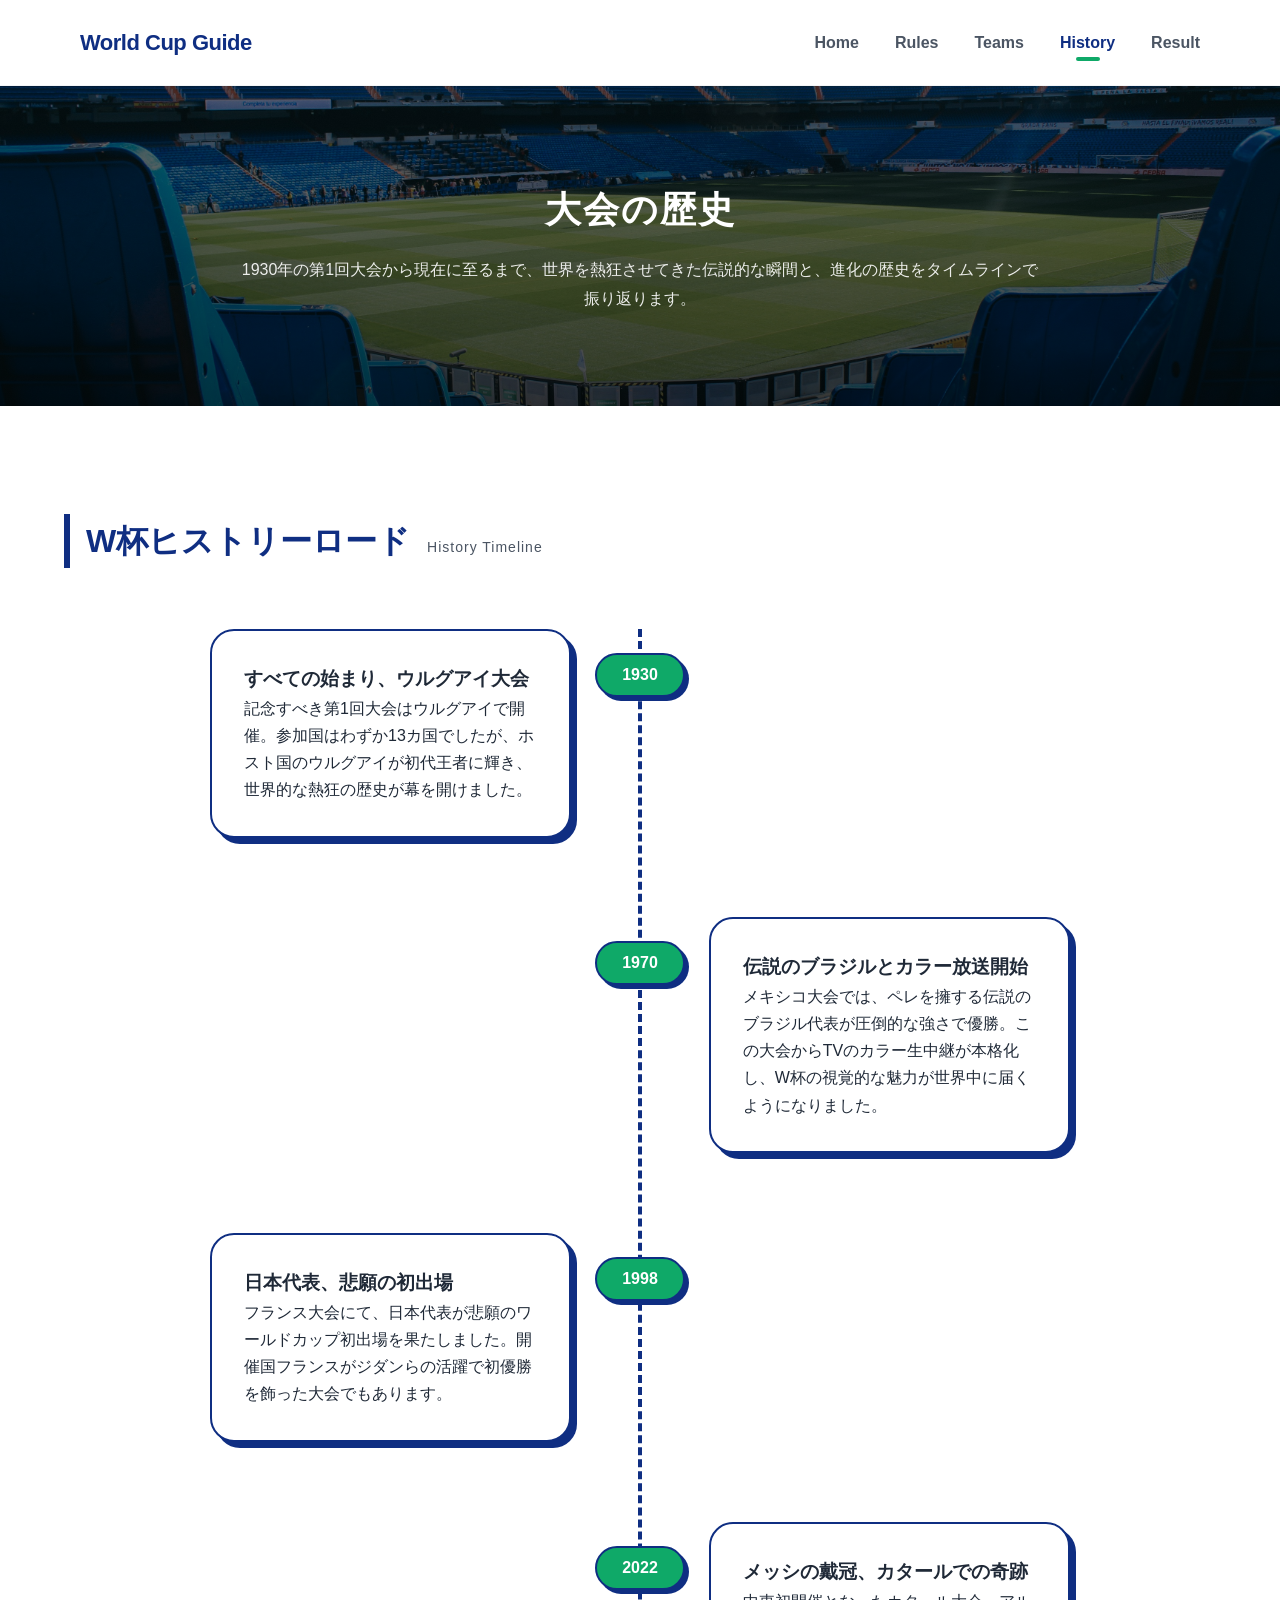
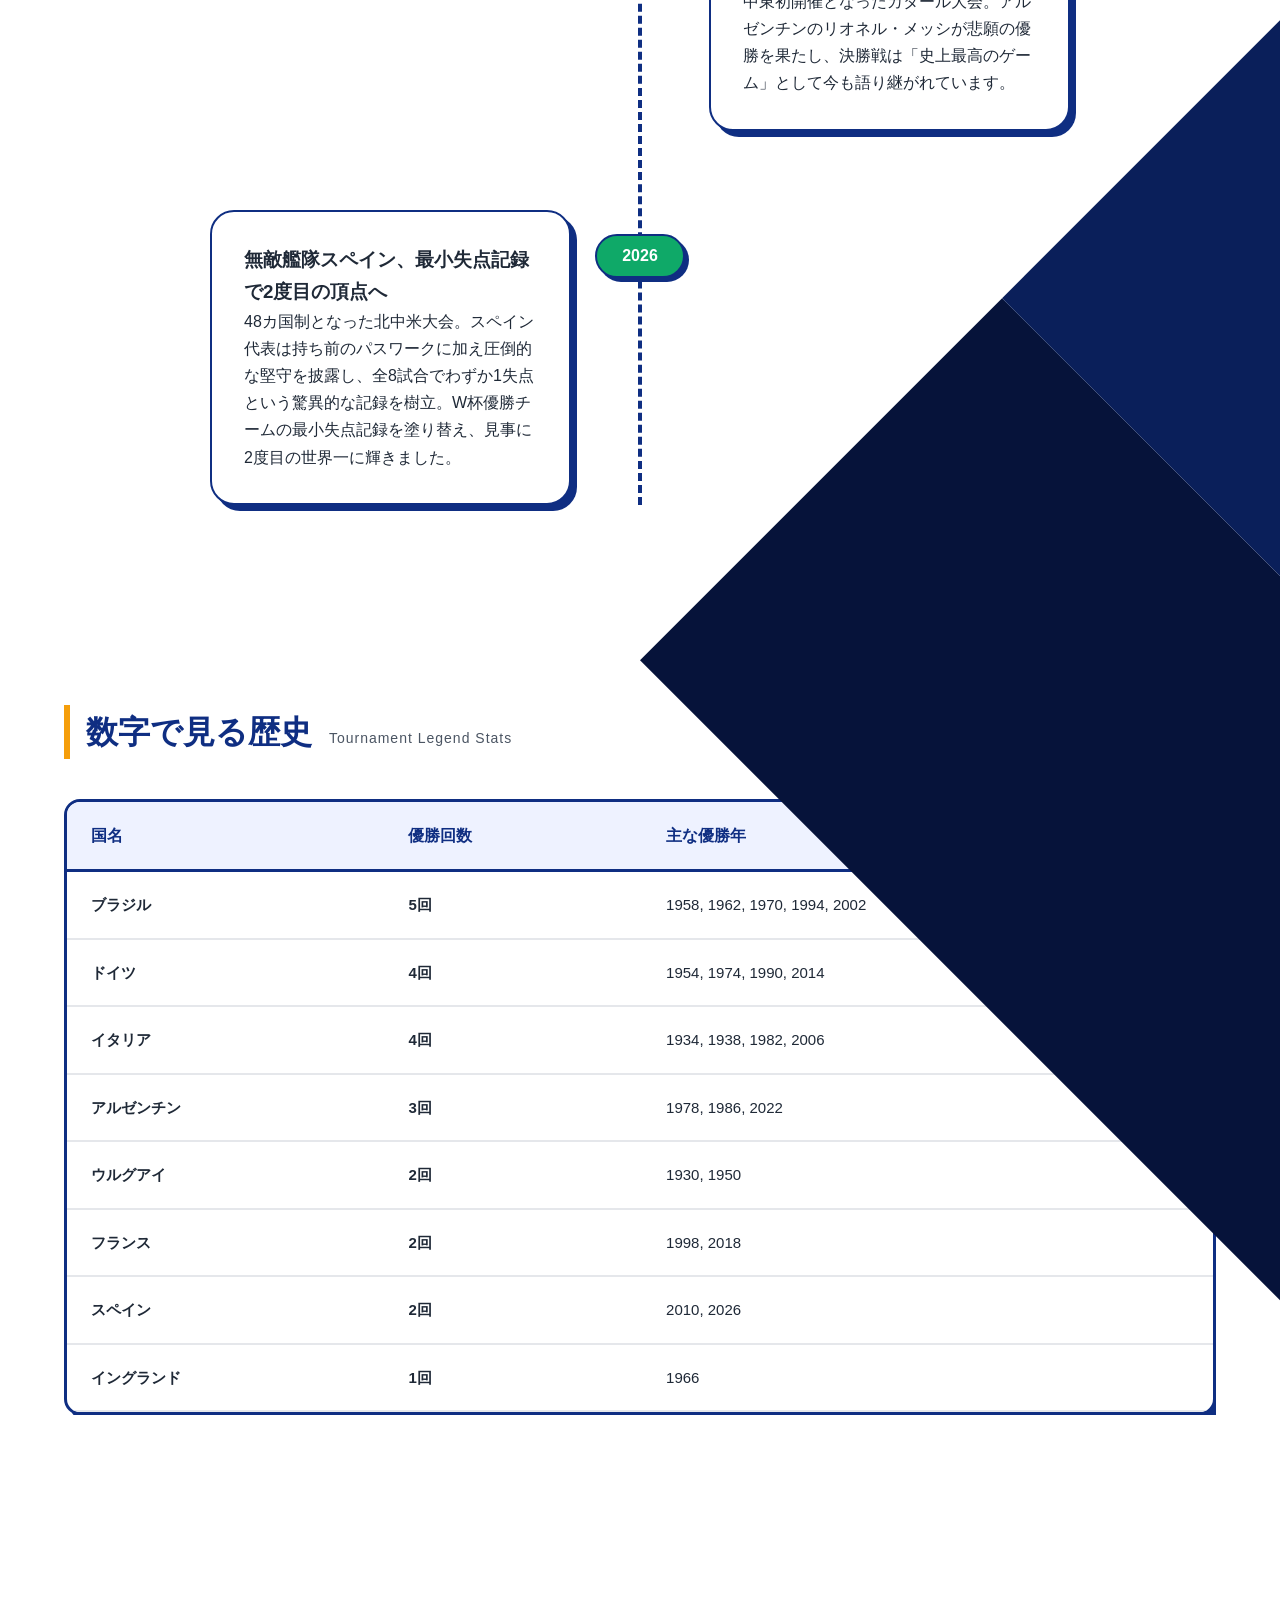
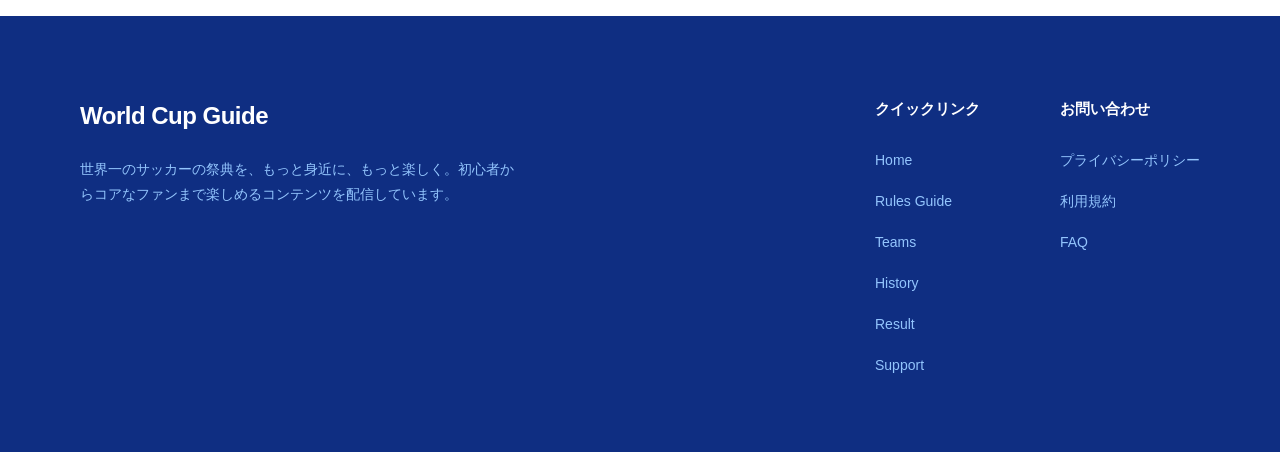
==== commit 310f516a: "Add files via upload" ====
--- a/history.html
+++ b/history.html
@@ -5,7 +5,7 @@
     <meta name="viewport" content="width=device-width, initial-scale=1.0">
     <title>World Cup Guide | HISTORY</title>
     <!-- CSS読み込み（前回 ver=5 に変更した状態をキープ） -->
-    <link rel="stylesheet" href="css/style.css?ver=5">
+    <link rel="stylesheet" href="css/style.css?ver30">
 </head>
 <body>
     <!-- ↓ページ遷移アニメーション用の帯↓ -->
@@ -42,12 +42,15 @@
         <!-- ==========================================
           1. HEROエリア
         =========================================== -->
-        <section class="hero-subpage">
-            <div class="hero-subpage-content">
-                <h1 class="fade-in-up">大会の歴史</h1>
-                <p class="fade-in-up">1930年の第1回大会から現在に至るまで、世界を熱狂させてきた伝説的な瞬間と、進化の歴史をタイムラインで振り返ります。</p>
-            </div>
-        </section>
+       
+        <!-- ▼▼▼ 修正：背景画像付きのダイナミックなヘッダー ▼▼▼ -->
+<div class="subpage-hero bg-history">
+    <div class="subpage-hero-inner">
+        <h1>大会の歴史</h1>
+        <p>1930年の第1回大会から現在に至るまで、世界を熱狂させてきた伝説的な瞬間と、進化の歴史をタイムラインで振り返ります。</p>
+    </div>
+</div>
+<!-- ▲▲▲ ここまで ▲▲▲ -->
 
         <div class="container">
             <!-- ==========================================
@@ -196,15 +199,17 @@
                         <li><a href="team.html">Teams</a></li>
                         <li><a href="history.html">History</a></li>
                         <li><a href="result.html">Result</a></li>
-                        <li><a href="#">Support</a></li>
+                        <!-- ★修正：アニメーションが誤作動しない安全なダミーリンクの書き方に変更 -->
+                        <li><a href="#" onclick="event.preventDefault(); alert('課題作成用のダミーリンクです。');">Support</a></li>
                     </ul>
                 </div>
                 <div class="footer-group">
                     <h3>お問い合わせ</h3>
                     <ul>
-                        <li><a href="#">プライバシーポリシー</a></li>
-                        <li><a href="#">利用規約</a></li>
-                        <li><a href="#">FAQ</a></li>
+                        <!-- ★修正：アニメーションが誤作動しない安全なダミーリンクの書き方に変更 -->
+                        <li><a href="#" onclick="event.preventDefault(); alert('課題作成用のダミーリンクです。');">プライバシーポリシー</a></li>
+                        <li><a href="#" onclick="event.preventDefault(); alert('課題作成用のダミーリンクです。');">利用規約</a></li>
+                        <li><a href="#" onclick="event.preventDefault(); alert('課題作成用のダミーリンクです。');">FAQ</a></li>
                     </ul>
                 </div>
             </div>
--- a/css/style.css
+++ b/css/style.css
@@ -5,6 +5,12 @@
     margin: 0;
     padding: 0;
     box-sizing: border-box;
+}
+
+/* 画像のはみ出し防止 */
+img {
+    max-width: 100%;
+    height: auto;
 }
 
 :root {
@@ -136,6 +142,8 @@
     font-weight: 800;
     color: var(--color-primary);
     letter-spacing: -0.5px;
+    z-index: 1001;
+    position: relative;
 }
 
 .header nav ul {
@@ -151,10 +159,7 @@
     padding: 6px 0;
 }
 
-.header nav a:hover {
-    color: var(--color-primary);
-}
-
+.header nav a:hover,
 .header nav a.active {
     color: var(--color-primary);
 }
@@ -171,6 +176,7 @@
     border-radius: 2px;
 }
 
+/* スマホ用ハンバーガーボタン */
 .menu-btn {
     display: none;
     background: none;
@@ -178,6 +184,8 @@
     cursor: pointer;
     flex-direction: column;
     gap: 6px;
+    z-index: 1001;
+    position: relative;
 }
 
 .menu-btn span {
@@ -186,6 +194,7 @@
     height: 3px;
     background-color: var(--color-primary);
     border-radius: 2px;
+    transition: transform 0.3s ease, opacity 0.3s ease;
 }
 
 /* フッター */
@@ -249,297 +258,159 @@
     color: #ffffff;
 }
 
-/* 下層ページ共通ヒーロー */
-.hero-subpage {
-    height: 300px;
+/* ==========================================================================
+   3. HEROエリア（Home用） ＆ サブページ用ヒーローヘッダー
+   ========================================================================== */
+/* Home用ヒーロー */
+.hero {
+    height: 560px;
+    background-image: linear-gradient(rgba(0, 0, 0, 0.4), rgba(0, 0, 0, 0.6)), url('../img/hero-bg.jpg');
     background-color: #7f7f7f;
+    background-size: cover;
+    background-position: center;
+    background-repeat: no-repeat;
     display: flex;
     justify-content: center;
     align-items: center;
     text-align: center;
     color: #ffffff;
     padding: 0 24px;
-    margin-bottom: 60px;
-}
-
-.hero-subpage-content h1 {
-    font-size: 40px;
-    font-weight: 800;
-    margin-bottom: 12px;
-}
-
-.hero-subpage-content p {
-    font-size: 16px;
-    max-width: 800px;
-    margin: 0 auto;
-    color: #f3f4f6;
-    line-height: 1.6;
-}
-
-/* ==========================================================================
-   3. TOPページ専用スタイル 
-   ========================================================================== */
-.hero {
-    height: 560px;
-    background-color: #7f7f7f;
+}
+.hero h1 { font-size: 48px; font-weight: 800; line-height: 1.35; margin-bottom: 20px; }
+.hero-sub { font-size: 17px; line-height: 1.65; color: #f3f4f6; margin-bottom: 36px; }
+.hero-buttons { display: flex; gap: 20px; justify-content: center; }
+
+/* ▼ サブページ共通：ヒーローヘッダー ▼ */
+.subpage-hero {
+    width: 100%;
+    height: 320px; 
+    background-size: cover;
+    background-position: center;
+    background-repeat: no-repeat;
     display: flex;
     justify-content: center;
     align-items: center;
     text-align: center;
+    padding: 0 24px;
+}
+
+.subpage-hero-inner {
+    max-width: 800px;
+}
+
+.subpage-hero h1 {
+    font-size: 36px;
     color: #ffffff;
-    padding: 0 24px;
-}
-
-.hero h1 {
-    font-size: 48px;
-    font-weight: 800;
-    line-height: 1.35;
-    margin-bottom: 20px;
-}
-
-.hero-sub {
-    font-size: 17px;
-    line-height: 1.65;
-    color: #f3f4f6;
-    margin-bottom: 36px;
-}
-
-.hero-buttons {
-    display: flex;
-    gap: 20px;
-    justify-content: center;
-}
-
-.about-section {
-    padding: 120px 80px;
-    background-color: #ffffff;
-}
-
-.about-container {
-    max-width: 1200px;
-    margin: 0 auto;
-    display: flex;
-    align-items: center;
-    gap: 80px;
-}
-
-.about-text {
-    flex: 1.1;
-}
-
-.about-text .sub-label {
-    font-size: 13px;
     font-weight: bold;
-    color: #9ca3af;
+    margin-bottom: 16px;
     letter-spacing: 2px;
 }
 
-.about-text h2 {
-    font-size: 36px;
-    color: var(--color-primary);
-    margin: 8px 0 24px 0;
-    font-weight: 800;
-}
-
-.about-desc {
+.subpage-hero p {
     font-size: 16px;
-    color: var(--color-text-sub);
-    margin-bottom: 36px;
-}
-
-.about-stats {
-    display: flex;
-    gap: 24px;
-}
-
-.stat-card {
-    border-radius: 16px;
-    padding: 16px 28px;
-    width: 160px;
-    display: flex;
-    flex-direction: column;
-    background-color: #ffffff;
-}
-
-.card-green {
-    border: 2px solid var(--color-accent);
-    border-left: 8px solid var(--color-accent);
-    box-shadow: 4px 4px 0px var(--color-primary);
-}
-
-.card-blue {
-    border: 2px solid var(--color-primary);
-    box-shadow: 4px 4px 0px var(--color-accent);
-}
-
-.stat-num {
-    font-size: 26px;
-    font-weight: 800;
-    line-height: 1.2;
-}
-
+    color: #ffffff;
+    line-height: 1.8;
+    opacity: 0.9;
+}
+
+/* ヒーローヘッダー直後の要素に余白を持たせる */
+.subpage-hero + * {
+    margin-top: 48px !important;
+}
+
+/* ▼ ページごとの画像設定 ▼ */
+.bg-teams { background-image: linear-gradient(rgba(0, 0, 0, 0.5), rgba(0, 0, 0, 0.7)), url('../img/teams-bg.jpg'); }
+.bg-rules { background-image: linear-gradient(rgba(0, 0, 0, 0.5), rgba(0, 0, 0, 0.7)), url('../img/rules-bg.jpg'); }
+.bg-history { background-image: linear-gradient(rgba(0, 0, 0, 0.5), rgba(0, 0, 0, 0.7)), url('../img/history-bg.jpg'); }
+.bg-result { background-image: linear-gradient(rgba(0, 0, 0, 0.5), rgba(0, 0, 0, 0.7)), url('../img/result-bg.jpg'); }
+
+/* ==========================================================================
+   4. 各ページ用スタイル (ABOUT / RULE / TEAMS etc...)
+   ========================================================================== */
+/* ABOUTセクション */
+.about-section { padding: 120px 80px; background-color: #ffffff; }
+.about-container { max-width: 1200px; margin: 0 auto; display: flex; align-items: center; gap: 80px; }
+.about-text { flex: 1.1; }
+.about-text .sub-label { font-size: 13px; font-weight: bold; color: #9ca3af; letter-spacing: 2px; }
+.about-text h2 { font-size: 36px; color: var(--color-primary); margin: 8px 0 24px 0; font-weight: 800; }
+.about-desc { font-size: 16px; color: var(--color-text-sub); margin-bottom: 36px; }
+
+/* 3つのカード */
+.about-stats { display: flex; gap: 24px; }
+.stat-card { border-radius: 16px; padding: 16px 28px; width: 160px; display: flex; flex-direction: column; background-color: #ffffff; }
+.card-green { border: 2px solid var(--color-accent); border-left: 8px solid var(--color-accent); box-shadow: 4px 4px 0px var(--color-primary); }
+.card-blue { border: 2px solid var(--color-primary); box-shadow: 4px 4px 0px var(--color-accent); }
+.stat-num { font-size: 26px; font-weight: 800; line-height: 1.2; }
 .card-green .stat-num { color: var(--color-accent); }
 .card-blue .stat-num { color: var(--color-primary); }
-
-.stat-label {
-    font-size: 12px;
-    color: var(--color-text-sub);
-    font-weight: bold;
-    margin-top: 4px;
-}
-
-.about-images {
-    flex: 0.9;
-    position: relative;
-    height: 380px;
-}
-
-.dummy-photo {
-    background-color: #cccccc;
-    border: 2px solid var(--color-primary);
-    border-radius: 32px;
-    box-shadow: 8px 8px 0px rgba(15, 46, 130, 0.08);
-}
-
-.photo-large {
-    width: 85%;
-    height: 320px;
-    position: absolute;
-    right: 0;
-    top: 0;
-    background-color: #b3b3b3;
-}
-
-.photo-small {
-    width: 52%;
-    height: 160px;
-    position: absolute;
-    left: 0;
-    bottom: 0;
-    background-color: #d9d9d9;
-    z-index: 2;
-}
-
-.rule-guide-section {
-    padding: 100px 80px;
-    background-color: #ffffff;
-    max-width: 1280px;
-    margin: 0 auto;
-}
-
-.section-header {
-    display: flex;
-    justify-content: space-between;
-    align-items: flex-end;
-    margin-bottom: 48px;
-}
-
-.section-header h2 {
-    font-size: 36px;
-    color: var(--color-primary);
-    font-weight: 800;
-    margin-bottom: 8px;
-}
-
-.more-link {
-    font-weight: bold;
-    color: var(--color-primary);
-    font-size: 15px;
-}
+.stat-label { font-size: 12px; color: var(--color-text-sub); font-weight: bold; margin-top: 4px; }
+
+/* ABOUTエリア：右側の重なり合う画像とテキスト枠 */
+.about-visual-container { position: relative; width: 100%; max-width: 500px; aspect-ratio: 4 / 3; margin: 0 auto; }
+.visual-large { position: absolute; top: 0; right: 0; width: 80%; height: 85%; border: 2px solid #00205b; border-radius: 20px; background-color: #e6ebf5; overflow: hidden; box-shadow: 6px 6px 0px #00205b; }
+.visual-large img { width: 100%; height: 100%; object-fit: cover; }
+.visual-small { position: absolute; bottom: 0; left: 0; width: 60%; border: 2px solid #00205b; border-radius: 16px; padding: 24px; z-index: 2; display: flex; flex-direction: column; justify-content: center; align-items: flex-start; background-color: rgba(255, 255, 255, 0.85); backdrop-filter: blur(6px); -webkit-backdrop-filter: blur(6px); box-shadow: 6px 6px 0px #00205b; }
+.visual-small .impact-sub { font-size: 14px; font-weight: bold; color: #009b77; margin-bottom: 4px; }
+.visual-small .impact-main { font-size: 44px; font-weight: 900; color: #00205b; line-height: 1; margin-bottom: 8px; letter-spacing: -2px; }
+.visual-small .impact-main span { font-size: 20px; margin-left: 4px; letter-spacing: normal; }
+.visual-small .impact-desc { font-size: 13px; font-weight: bold; color: #4a4a4a; line-height: 1.5; }
+
+/* RULEガイド */
+.rule-guide-section { padding: 100px 80px; background-color: #ffffff; max-width: 1280px; margin: 0 auto; }
+.section-header { display: flex; justify-content: space-between; align-items: flex-end; margin-bottom: 48px; }
+.section-header h2 { font-size: 36px; color: var(--color-primary); font-weight: 800; margin-bottom: 8px; }
+.more-link { font-weight: bold; color: var(--color-primary); font-size: 15px; }
 
 .rule-grid { display: flex; flex-direction: column; gap: 24px; }
 .rule-row { display: flex; gap: 24px; }
-
-.solid-card {
-    background-color: var(--color-bg-card);
-    border: 2px solid var(--color-primary);
-    border-radius: var(--border-radius-main);
-    box-shadow: 6px 6px 0px var(--color-primary);
-    transition: transform 0.2s ease, box-shadow 0.2s ease;
-}
-
-.solid-card:hover {
-    transform: translate(-2px, -2px);
-    box-shadow: 8px 8px 0px var(--color-primary);
-}
-
-.card-long { flex: 2; height: 220px; }
-.card-short { flex: 1; height: 220px; }
-
+.solid-card { background-color: var(--color-bg-card); border: 2px solid var(--color-primary); border-radius: var(--border-radius-main); box-shadow: 6px 6px 0px var(--color-primary); transition: transform 0.2s ease, box-shadow 0.2s ease; }
+.solid-card:hover { transform: translate(-2px, -2px); box-shadow: 8px 8px 0px var(--color-primary); }
+
+/* 注目チーム(TOP用) */
 .teams-section { background-color: var(--color-primary); padding: 100px 80px; color: #ffffff; }
 .teams-container { max-width: 1200px; margin: 0 auto; }
 .circle-grid { display: flex; gap: 32px; justify-content: space-between; margin-top: 20px; }
-.circle-image-placeholder {
-    width: 190px;
-    height: 190px;
-    background-color: #cccccc;
-    border-radius: 50%;
-    border: 2px solid #ffffff;
-    box-shadow: 6px 6px 0px rgba(0, 0, 0, 0.25);
-}
-
+.circle-image-placeholder { width: 190px; height: 190px; background-color: #cccccc; border-radius: 50%; border: 2px solid #ffffff; box-shadow: 6px 6px 0px rgba(0, 0, 0, 0.25); }
+
+/* Whyセクション */
 .why-section { padding: 120px 80px 180px 80px; background-color: #f8fafc; }
 .why-container { max-width: 1200px; margin: 0 auto; display: flex; align-items: center; gap: 80px; }
 .why-text { flex: 1; }
 .why-text h2 { font-size: 36px; color: var(--color-primary); font-weight: 800; line-height: 1.4; margin-bottom: 24px; }
 .green-deco-line { display: block; width: 60px; height: 5px; background-color: var(--color-accent); margin-top: 16px; border-radius: 2px; }
 .why-desc { color: var(--color-text-sub); margin-bottom: 36px; font-size: 16px; }
-.why-cards-track { flex: 1.1; display: flex; gap: 24px; }
-.why-vertical-card {
-    flex: 1;
-    height: 280px;
-    background-color: var(--color-bg-card);
-    border: 2px solid var(--color-primary);
-    border-radius: 20px;
-    box-shadow: 6px 6px 0px var(--color-primary);
-}
+
+/* 3連カードのコンテナ */
+.reason-cards-container { display: flex !important; gap: 20px !important; flex: 1 !important; min-width: 0 !important; width: auto !important; }
+.reason-card { flex: 1 !important; min-width: 0 !important; aspect-ratio: 2 / 3 !important; border: 2px solid #00205b; border-radius: 16px; box-shadow: 4px 4px 0px #00205b; background-color: #e6ebf5; overflow: hidden; }
+.reason-card img { width: 100%; height: 100%; object-fit: cover; display: block; }
 .card-pos-1 { transform: translateY(0px); }
 .card-pos-2 { transform: translateY(30px); }
 .card-pos-3 { transform: translateY(60px); }
 
+/* FINAL CTA */
 .final-cta { padding: 120px 24px 120px 24px; text-align: center; background-color: #ffffff; }
 .final-cta h2 { font-size: 40px; font-weight: 800; color: var(--color-primary); margin-bottom: 16px; }
 .final-cta p { font-size: 16px; color: var(--color-text-main); margin-bottom: 40px !important; }
 
 /* ==========================================================================
-   4. TEAMページ専用スタイル 
+   5. TEAMページ専用スタイル 
    ========================================================================== */
 .filter-container { display: flex; justify-content: center; gap: 12px; flex-wrap: wrap; margin-bottom: 48px; }
 .filter-btn { border: none; padding: 10px 24px; border-radius: 30px; font-size: 14px; font-weight: bold; cursor: pointer; background-color: var(--color-bg-card); color: var(--color-primary); transition: all 0.2s ease; }
 .filter-btn.active, .filter-btn:hover { background-color: var(--color-primary); color: #ffffff; }
 
-.region-circle-grid {
-    display: grid;
-    grid-template-rows: repeat(2, 1fr);
-    grid-auto-flow: column; 
-    grid-auto-columns: calc((100% - 80px) / 3); 
-    row-gap: 60px; column-gap: 40px; margin-bottom: 80px;
-    overflow-x: auto; scroll-snap-type: x mandatory; scroll-behavior: smooth;
-    padding-top: 20px; padding-bottom: 20px; 
-    -ms-overflow-style: none; scrollbar-width: none;
-}
+.region-circle-grid { display: grid; grid-template-rows: repeat(2, 1fr); grid-auto-flow: column; grid-auto-columns: calc((100% - 80px) / 3); row-gap: 60px; column-gap: 40px; margin-bottom: 80px; overflow-x: auto; scroll-snap-type: x mandatory; scroll-behavior: smooth; padding-top: 20px; padding-bottom: 20px; -ms-overflow-style: none; scrollbar-width: none; }
 .region-circle-grid::-webkit-scrollbar { display: none; }
-.region-circle-item {
-    width: 240px; height: 240px; margin: 0 auto; 
-    background-color: var(--color-bg-card); border: 2px solid var(--color-primary); border-radius: 50%;
-    box-shadow: 6px 6px 0px var(--color-primary); transition: transform 0.2s ease, box-shadow 0.2s ease;
-    scroll-snap-align: start; 
-}
+.region-circle-item { width: 240px; height: 240px; margin: 0 auto; background-color: var(--color-bg-card); border: 2px solid var(--color-primary); border-radius: 50%; box-shadow: 6px 6px 0px var(--color-primary); transition: transform 0.2s ease, box-shadow 0.2s ease; scroll-snap-align: start; }
 .region-circle-item:hover { transform: translate(-2px, -2px); box-shadow: 8px 8px 0px var(--color-primary); }
 
 .slider-arrows { display: flex; gap: 12px; }
-.arrow-btn {
-    width: 44px; height: 44px; border-radius: 50%; border: 2px solid var(--color-primary);
-    background-color: #ffffff; color: var(--color-primary); font-size: 16px; font-weight: bold; cursor: pointer;
-    display: flex; align-items: center; justify-content: center; transition: 0.2s;
-}
+.arrow-btn { width: 44px; height: 44px; border-radius: 50%; border: 2px solid var(--color-primary); background-color: #ffffff; color: var(--color-primary); font-size: 16px; font-weight: bold; cursor: pointer; display: flex; align-items: center; justify-content: center; transition: 0.2s; }
 .arrow-btn.active, .arrow-btn:hover { background-color: var(--color-primary); color: #ffffff; }
 
 .players-section { padding: 80px 0; background-color: #f8fafc; }
-.player-grid {
-    display: flex; gap: 24px; overflow-x: auto; scroll-snap-type: x mandatory; scroll-behavior: smooth;
-    padding: 20px 20px 30px 20px; -ms-overflow-style: none; scrollbar-width: none;
-}
+.player-grid { display: flex; gap: 24px; overflow-x: auto; scroll-snap-type: x mandatory; scroll-behavior: smooth; padding: 20px 20px 30px 20px; -ms-overflow-style: none; scrollbar-width: none; }
 .player-grid::-webkit-scrollbar { display: none; }
 .player-card { flex: 0 0 calc((100% - 72px) / 4); min-width: 250px; height: 380px; scroll-snap-align: start; }
 
@@ -550,7 +421,7 @@
 .btn-white-border { background-color: #ffffff; color: var(--color-primary); border: 2px solid var(--color-primary); box-shadow: 4px 4px 0px var(--color-accent); }
 
 /* ==========================================================================
-   5. RULEページ専用スタイル
+   6. RULEページ専用スタイル
    ========================================================================== */
 .basic-rules-section { padding: 60px 0; }
 .rules-basic-grid { display: flex; gap: 24px; margin-top: 40px; }
@@ -568,35 +439,54 @@
 .accordion-content { max-height: 0; overflow: hidden; transition: max-height 0.3s ease-out; background-color: var(--color-bg-card); }
 .accordion-inner { padding: 24px 32px; border-top: 1px dashed rgba(15, 46, 130, 0.2); }
 
-/* ==========================================================================
-   6. HISTORYページ専用スタイル 
+/* ルールガイド用 装飾デザイン (修正・完成版) */
+.rule-card { display: flex; flex-direction: column; justify-content: flex-start; height: 100%; }
+.rule-card-content { display: flex; flex-direction: column; flex: 1; }
+.rule-card-header { display: flex; align-items: center; margin-bottom: 12px; gap: 12px; }
+.rule-icon { display: inline-flex; justify-content: center; align-items: center; width: 44px; height: 44px; background-color: #ffffff; border-radius: 50%; font-size: 22px; border: 2px solid var(--color-primary); flex-shrink: 0; box-shadow: 2px 2px 0px var(--color-accent); }
+.rule-title { font-size: 18px; color: var(--color-primary); font-weight: 800; }
+.rule-desc { font-size: 14px; color: var(--color-text-sub); line-height: 1.6; margin-bottom: 16px; word-break: keep-all; overflow-wrap: break-word; }
+
+/* 大会フォーマット（矢印図解） */
+.rule-flow { display: flex; align-items: center; gap: 16px; margin-top: auto; background-color: #ffffff; padding: 16px; border-radius: 12px; border: 2px dashed #cbd5e1; width: 100% !important; box-sizing: border-box !important; }
+.flow-step { flex: 1; display: flex; flex-direction: column; gap: 4px; }
+.flow-step strong { color: var(--color-primary); font-size: 15px; }
+.flow-step span { font-size: 12px; color: var(--color-text-sub); line-height: 1.4; }
+.flow-arrow { font-size: 20px; color: var(--color-accent); font-weight: bold; }
+
+/* 時間表示 */
+.center-content { text-align: center; justify-content: center; align-items: center; }
+.time-big { font-size: 52px; font-weight: 900; color: var(--color-primary); line-height: 1; margin: 12px 0 8px 0; }
+.time-small { font-size: 20px; margin-left: 4px; }
+
+/* 延長・PK戦フロー */
+.pk-flow { display: flex; align-items: center; justify-content: space-between; margin-top: auto; background-color: #ffffff; padding: 16px; border-radius: 12px; border: 2px dashed #cbd5e1; text-align: center; width: 100% !important; box-sizing: border-box !important; }
+.pk-step { font-size: 13px; color: var(--color-text-sub); flex: 1; display: flex; flex-direction: column; justify-content: center; align-items: center; height: 100%; }
+.pk-step strong { display: block; color: var(--color-primary); font-size: 15px; margin-bottom: 4px; }
+.pk-arrow { color: #cbd5e1; font-weight: bold; display: flex; align-items: center; }
+.highlight-step strong { color: var(--color-accent); font-size: 17px; }
+
+/* ==========================================================================
+   7. HISTORYページ専用スタイル 
    ========================================================================== */
 .timeline-section { padding: 60px 0; }
 .timeline-container { position: relative; max-width: 900px; margin: 60px auto 0 auto; padding: 0 20px; }
-.timeline-container::before {
-    content: ''; position: absolute; left: 50%; top: 0; bottom: 0;
-    width: 0; border-left: 4px dashed var(--color-primary); transform: translateX(-50%);
-}
+.timeline-container::before { content: ''; position: absolute; left: 50%; top: 0; bottom: 0; width: 0; border-left: 4px dashed var(--color-primary); transform: translateX(-50%); }
 .timeline-item { position: relative; margin-bottom: 80px; width: 100%; display: flex; justify-content: flex-start; }
 .timeline-item:nth-child(even) { justify-content: flex-end; }
-.timeline-badge {
-    position: absolute; left: 50%; top: 24px; transform: translateX(-50%);
-    width: 90px; height: 44px; background-color: var(--color-accent); border: 2px solid var(--color-primary);
-    border-radius: 22px; color: #ffffff; font-weight: 800; display: flex; align-items: center; justify-content: center;
-    box-shadow: 4px 4px 0px var(--color-primary); z-index: 10;
-}
+.timeline-badge { position: absolute; left: 50%; top: 24px; transform: translateX(-50%); width: 90px; height: 44px; background-color: var(--color-accent); border: 2px solid var(--color-primary); border-radius: 22px; color: #ffffff; font-weight: 800; display: flex; align-items: center; justify-content: center; box-shadow: 4px 4px 0px var(--color-primary); z-index: 10; }
 .timeline-card { width: 42%; padding: 32px; background-color: #ffffff; }
 
 .history-stats-section { padding: 60px 0 120px 0; }
 .stats-table-wrapper { margin-top: 40px; overflow-x: auto; }
-.neofont-table { width: 100%; border-collapse: separate; border-spacing: 0; border: 3px solid var(--color-primary); border-radius: 16px; overflow: hidden; box-shadow: 6px 6px 0px var(--color-primary); background-color: #ffffff; }
+.neofont-table { width: 100%; border-collapse: separate; border-spacing: 0; border: 3px solid var(--color-primary); border-radius: 16px; overflow: hidden; box-shadow: 6px 6px 0px var(--color-primary); background-color: #ffffff; min-width: 600px; }
 .neofont-table th { background-color: var(--color-bg-card); color: var(--color-primary); font-weight: 800; padding: 20px 24px; text-align: left; border-bottom: 3px solid var(--color-primary); }
 .neofont-table td { padding: 20px 24px; font-size: 15px; color: var(--color-text-main); border-bottom: 2px solid #e5e7eb; }
 .team-td { font-size: 16px; color: var(--color-primary); font-weight: bold; }
 .count-td { font-weight: 800; color: var(--color-accent); }
 
 /* ==========================================================================
-   7. RESULTページ専用スタイル 
+   8. RESULTページ専用スタイル 
    ========================================================================== */
 .capsules-outer { background-color: #ffffff; padding: 40px 0; border-bottom: 1px solid #e2e8f0; margin-bottom: 40px; }
 .capsules-grid { display: grid; grid-template-columns: repeat(4, 1fr); gap: 20px; }
@@ -622,45 +512,34 @@
 .tab-btn.active { background-color: #0f2e82; color: #ffffff; }
 .tab-content { display: none; }
 
-/* -----------------------------------------
-   決勝トーナメントツリー（完全無欠版）
------------------------------------------ */
+/* トーナメントツリー */
 .tournament-scroll-wrapper { overflow-x: auto !important; padding: 40px 24px; }
 .t-tree-container { display: flex; flex-wrap: nowrap !important; gap: 32px; height: 720px; min-width: max-content; margin: 0 auto; }
 .t-col { display: grid; align-content: start; width: 120px; height: 720px; flex-shrink: 0 !important; position: relative; }
-
 .col-1 { grid-template-rows: repeat(8, 90px); }
 .col-2 { grid-template-rows: repeat(4, 180px); }
 .col-3 { grid-template-rows: repeat(2, 360px); }
 .col-4 { grid-template-rows: repeat(1, 720px); }
-
 .t-card { background-color: #ffffff; border: 1px solid #cbd5e1; border-radius: 8px; padding: 6px 8px; height: 56px; box-shadow: 0 2px 6px rgba(0,0,0,0.06); display: flex; flex-direction: column; justify-content: space-between; position: relative; box-sizing: border-box; margin: 0; align-self: center; width: 100%; z-index: 2; }
 .sf-card { border: 1px solid #cbd5e1; } 
 .t-team { display: flex; align-items: center; font-size: 11px; font-weight: 700; color: #1e293b; }
 .t-name { flex: 1; text-align: left; }
 .t-score-num { color: #0f2e82; font-weight: 900; }
 .t-divider { height: 1px; background-color: #f1f5f9; margin: 2px 0; }
-
-/* 横線 */
 .col-left .t-card::after { content: ""; position: absolute; right: -18px; top: calc(50% - 1px); width: 18px; height: 2px; background-color: #cbd5e1; z-index: -1; }
 .col-left.col-4 .t-card::after { right: -50px; width: 50px; }
 .col-right .t-card::after { content: ""; position: absolute; left: -18px; top: calc(50% - 1px); width: 18px; height: 2px; background-color: #cbd5e1; z-index: -1; }
 .col-right.col-4 .t-card::after { left: -50px; width: 50px; }
-
-/* 縦線ブラケット */
 .col-left.col-2 .t-card::before { content: ""; position: absolute; left: -16px; width: 16px; top: calc(50% - 46px); height: 92px; border: 2px solid #cbd5e1; border-left: none; box-sizing: border-box; z-index: -1; }
 .col-left.col-3 .t-card::before { content: ""; position: absolute; left: -16px; width: 16px; top: calc(50% - 91px); height: 182px; border: 2px solid #cbd5e1; border-left: none; box-sizing: border-box; z-index: -1; }
 .col-left.col-4 .t-card::before { content: ""; position: absolute; left: -16px; width: 16px; top: calc(50% - 181px); height: 362px; border: 2px solid #cbd5e1; border-left: none; box-sizing: border-box; z-index: -1; }
 .col-right.col-2 .t-card::before { content: ""; position: absolute; right: -16px; width: 16px; top: calc(50% - 46px); height: 92px; border: 2px solid #cbd5e1; border-right: none; box-sizing: border-box; z-index: -1; }
 .col-right.col-3 .t-card::before { content: ""; position: absolute; right: -16px; width: 16px; top: calc(50% - 91px); height: 182px; border: 2px solid #cbd5e1; border-right: none; box-sizing: border-box; z-index: -1; }
 .col-right.col-4 .t-card::before { content: ""; position: absolute; right: -16px; width: 16px; top: calc(50% - 181px); height: 362px; border: 2px solid #cbd5e1; border-right: none; box-sizing: border-box; z-index: -1; }
-
-/* 中央エリア */
 .t-col-gap { width: 192px; flex-shrink: 0; position: relative; height: 720px; }
 .gap-fork { position: absolute; top: 259px; height: 202px; width: 20px; border: 2px solid #cbd5e1; box-sizing: border-box; z-index: -1; }
 .fork-left { left: 16px; border-right: none; }
 .fork-right { right: 16px; border-left: none; }
-
 .center-match { position: absolute; left: 50%; transform: translateX(-50%); width: 120px; display: flex; flex-direction: column; align-items: center; z-index: 2; }
 .match-final { top: 232px; }
 .match-third { top: 432px; }
@@ -671,15 +550,13 @@
 .final-card { border-color: #f59e0b !important; border-width: 2px !important; }
 .third-card { border-color: #3b82f6 !important; border-width: 2px !important; }
 
-/* -----------------------------------------
-   グループステージ
------------------------------------------ */
+/* グループステージ */
 .group-stage-container { margin-top: 20px; display: grid; grid-template-columns: repeat(2, 1fr); gap: 32px; }
 .group-block { background-color: #ffffff; border-radius: 16px; padding: 24px; border: 1px solid #e2e8f0; }
 .third-place-ranking { grid-column: 1 / -1; }
 .group-title { font-size: 20px; font-weight: 800; color: #0f2e82; margin-bottom: 16px; border-left: 4px solid #10b981; padding-left: 12px; }
 .table-wrapper { overflow-x: auto; }
-.stage-table { width: 100%; border-collapse: collapse; font-size: 13px; text-align: center; }
+.stage-table { width: 100%; border-collapse: collapse; font-size: 13px; text-align: center; min-width: 400px; }
 .stage-table th { padding: 12px 8px; border-bottom: 2px solid #f1f5f9; color: #64748b; }
 .stage-table td { padding: 14px 8px; border-bottom: 1px solid #f1f5f9; }
 .text-left { text-align: left; }
@@ -688,8 +565,37 @@
 .promotion-row-third { border-left: 4px solid var(--color-accent-yellow); background-color: #fffbeb; }
 .stage-table tr:not(.promotion-row):not(.promotion-row-third) { border-left: 4px solid transparent; }
 
-/* ==========================================================================
-   8. メディアクエリ (レスポンシブ対応)
+/* 敗退チーム等の装飾 */
+.t-loser .t-name { text-decoration: line-through; color: #6b7280; }
+.t-loser .t-score-num { color: #6b7280; font-weight: normal; }
+.t-loser .t-flag-img { opacity: 0.5; filter: grayscale(60%); }
+.table-flag-img { width: 22px; height: 22px; object-fit: cover; border-radius: 50%; vertical-align: middle; margin-right: 8px; border: 1px solid #cbd5e1; }
+.t-flag-img { width: 16px; height: 16px; object-fit: cover; border-radius: 50%; margin-right: 6px; border: 1px solid #cbd5e1; }
+.round-flag { width: 100%; height: 100%; object-fit: cover; border-radius: 50%; display: block; }
+.region-circle-grid { padding-top: 20px; padding-bottom: 20px; }
+.player-grid { padding: 20px 20px 30px 20px; }
+
+/* ==========================================================================
+   9. ページ遷移・スクロールアニメーション
+   ========================================================================== */
+.page-transition-overlay { position: fixed; top: 50%; left: 50%; width: 200vmax; height: 200vmax; transform: translate(-50%, -50%) rotate(-45deg); z-index: 999999; pointer-events: none; display: flex; }
+.transition-stripe { flex: 1; height: 100%; will-change: transform; transform: translate3d(0, 0%, 0); animation: stripeEnter 0.4s cubic-bezier(0.65, 0, 0.35, 1) forwards; }
+.page-transition-overlay.is-leaving .transition-stripe { animation: stripeLeave 0.4s cubic-bezier(0.65, 0, 0.35, 1) forwards; }
+
+.stripe-1 { animation-delay: 0s; background-color: #06133a; }
+.stripe-2 { animation-delay: 0.05s; background-color: #0a1f5a; }
+.stripe-3 { animation-delay: 0.1s; background-color: #0f2e82; }
+.stripe-4 { animation-delay: 0.15s; background-color: #2558c4; }
+.stripe-5 { animation-delay: 0.2s; background-color: #3b82f6; }
+
+@keyframes stripeEnter { 0% { transform: translate3d(0, 0%, 0); } 100% { transform: translate3d(0, 100%, 0); } }
+@keyframes stripeLeave { 0% { transform: translate3d(0, -100%, 0); } 100% { transform: translate3d(0, 0%, 0); } }
+
+.fade-in-up { opacity: 0; transform: translateY(40px); transition: opacity 0.8s cubic-bezier(0.25, 1, 0.5, 1), transform 0.8s cubic-bezier(0.25, 1, 0.5, 1); will-change: opacity, transform; }
+.fade-in-up.is-visible { opacity: 1; transform: translateY(0); }
+
+/* ==========================================================================
+   10. メディアクエリ (レスポンシブ対応)
    ========================================================================== */
 @media (max-width: 1024px) {
     .header { padding: 20px 40px; }
@@ -715,69 +621,641 @@
 }
 
 @media (max-width: 768px) {
-    .header nav { display: none; }
+    /* サブページヒーローのスマホ用調整 */
+    .subpage-hero { height: 260px; padding: 0 16px; }
+    .subpage-hero h1 { font-size: 26px; margin-bottom: 12px; }
+    .subpage-hero p { font-size: 14px; }
+    .subpage-hero + * { margin-top: 32px !important; }
+
+    /* アニメーション非表示 */
+    .page-transition-overlay { display: none !important; }
+
+    /* メニューボタン（三本線） */
     .menu-btn { display: flex; }
+    .header.is-open .menu-btn span:nth-child(1) { transform: translateY(9px) rotate(45deg); }
+    .header.is-open .menu-btn span:nth-child(2) { opacity: 0; }
+    .header.is-open .menu-btn span:nth-child(3) { transform: translateY(-9px) rotate(-45deg); }
+
+    /* スマホ用の全画面メニュー設定 */
+    .header nav {
+        position: fixed; top: 0; left: 0; width: 100%; height: 100vh;
+        background-color: rgba(255, 255, 255, 0.98);
+        display: flex; flex-direction: column; justify-content: center; align-items: center;
+        opacity: 0; visibility: hidden; transition: opacity 0.3s ease, visibility 0.3s ease; z-index: 1000;
+    }
+    .header.is-open nav { opacity: 1; visibility: visible; }
+    .header nav ul { flex-direction: column; gap: 40px; text-align: center; }
+    .header nav a { font-size: 24px; }
+
+    /* 全体的な余白のスマホ最適化（画面を広く使う） */
+    .about-section, .rule-guide-section, .teams-section, .why-section, .footer { 
+        padding-left: 24px; padding-right: 24px; 
+    }
+
+    /* 文字サイズの最適化 */
     .hero h1 { font-size: 36px; }
     .hero-sub { font-size: 15px; }
+    .section-title-left h2 { font-size: 24px; }
+    .about-text h2, .why-text h2, .final-cta h2 { font-size: 28px; }
+    
+    /* トップのボタン等 */
     .hero-buttons { flex-direction: column; align-items: center; gap: 12px; }
     .btn { width: 100%; max-width: 280px; }
-    .rule-row { flex-direction: column; gap: 24px; }
-    .why-cards-track { flex-direction: column; gap: 40px; }
-    .card-pos-2, .card-pos-3 { transform: translateY(0) !important; }
-    .card-pos-1:hover, .card-pos-2:hover, .card-pos-3:hover { transform: translateY(-5px) !important; }
+    
+    /* Homeページのレイアウト崩れ・重なり解消 */
+    .about-stats { display: flex; flex-direction: column; align-items: stretch; gap: 16px; width: 100%; }
+    .stat-card { width: 100%; max-width: none; height: auto; }
+
+    /* 82カ国下の画像を消し、ルールガイドまでの隙間を詰める */
+    .about-images { display: none !important; }
+    .about-section { padding-bottom: 40px !important; }
+    .rule-guide-section { padding-top: 40px !important; }
+
+    /* Whyセクション */
+    .why-text .btn { display: flex !important; margin: 32px auto 0 auto !important; }
+    .why-cards-track { display: none !important; }
+    .why-section { padding-bottom: 80px !important; }
+    
+    /* 注目チーム紹介の修正 */
+    .teams-section .section-header { display: flex !important; flex-direction: column !important; align-items: flex-start !important; margin-bottom: 24px !important; }
+    .teams-section .section-header h2 { font-size: 28px !important; line-height: 1.4 !important; }
+    .teams-section .section-header h2 br { display: none !important; }
+    .teams-section .section-header .more-link { display: block !important; width: 100% !important; text-align: right !important; margin-top: 16px !important; }
+    .circle-grid { display: grid; grid-template-columns: repeat(2, 1fr); row-gap: 32px; column-gap: 16px; width: 100%; margin-top: 24px; }
+    .circle-image-placeholder { width: 130px; height: 130px; margin: 0 auto; }
+
     .cta-blue-card { padding: 40px 20px; }
-    .cta-blue-card h2 { font-size: 28px; }
     .cta-buttons { flex-direction: column; align-items: center; gap: 12px; }
     
+    /* HISTORYとRESULTページ */
     .timeline-container::before { left: 30px; transform: none; }
     .timeline-item, .timeline-item:nth-child(even) { justify-content: flex-end; margin-bottom: 50px; }
     .timeline-badge { left: 30px; transform: translateX(-50%); width: 70px; height: 36px; font-size: 14px; top: 20px; }
     .timeline-card { width: calc(100% - 70px); padding: 24px; }
     
     .capsules-grid { grid-template-columns: 1fr; }
-    .hero-subpage-content h1 { font-size: 26px; }
-    .region-circle-grid { grid-auto-columns: 100%; }
-    .player-card { flex: 0 0 85%; }
-}
-
-/* ==========================================================================
-   ページ遷移・スクロールアニメーション
-   ========================================================================== */
-.page-transition-overlay { position: fixed; top: 50%; left: 50%; width: 200vmax; height: 200vmax; transform: translate(-50%, -50%) rotate(-45deg); z-index: 999999; pointer-events: none; display: flex; }
-.transition-stripe { flex: 1; height: 100%; will-change: transform; transform: translate3d(0, 0%, 0); animation: stripeEnter 0.4s cubic-bezier(0.65, 0, 0.35, 1) forwards; }
-.page-transition-overlay.is-leaving .transition-stripe { animation: stripeLeave 0.4s cubic-bezier(0.65, 0, 0.35, 1) forwards; }
-
-.stripe-1 { animation-delay: 0s; background-color: #06133a; }
-.stripe-2 { animation-delay: 0.05s; background-color: #0a1f5a; }
-.stripe-3 { animation-delay: 0.1s; background-color: #0f2e82; }
-.stripe-4 { animation-delay: 0.15s; background-color: #2558c4; }
-.stripe-5 { animation-delay: 0.2s; background-color: #3b82f6; }
-
-@keyframes stripeEnter { 0% { transform: translate3d(0, 0%, 0); } 100% { transform: translate3d(0, 100%, 0); } }
-@keyframes stripeLeave { 0% { transform: translate3d(0, -100%, 0); } 100% { transform: translate3d(0, 0%, 0); } }
-
-.fade-in-up { opacity: 0; transform: translateY(40px); transition: opacity 0.8s cubic-bezier(0.25, 1, 0.5, 1), transform 0.8s cubic-bezier(0.25, 1, 0.5, 1); will-change: opacity, transform; }
-.fade-in-up.is-visible { opacity: 1; transform: translateY(0); }
-
-/* ==========================================================================
-   丸型国旗画像用のクラス
-   ========================================================================== */
-.round-flag { width: 100%; height: 100%; object-fit: cover; border-radius: 50%; display: block; }
-.region-circle-grid { padding-top: 20px; padding-bottom: 20px; }
-.player-grid { padding: 20px 20px 30px 20px; }
-.table-flag-img { width: 22px; height: 22px; object-fit: cover; border-radius: 50%; vertical-align: middle; margin-right: 8px; border: 1px solid #cbd5e1; }
-.t-flag-img { width: 16px; height: 16px; object-fit: cover; border-radius: 50%; margin-right: 6px; border: 1px solid #cbd5e1; }
-
-/* ▼▼▼ 追加：敗退チームのグレーアウトスタイル ▼▼▼ */
-.t-loser .t-name {
-    text-decoration: line-through; /* 名前に横線 */
-    color: #6b7280; /* しっかり見える範囲のグレー */
-}
-.t-loser .t-score-num {
-    color: #6b7280; /* スコアも合わせてグレーに */
-    font-weight: normal; /* 勝者と差をつけるために少し細く */
-}
-.t-loser .t-flag-img {
-    opacity: 0.5; /* 国旗も少し暗くする */
-    filter: grayscale(60%);
-}+    
+    /* TEAMページのスマホ対応（国旗と矢印） */
+    .section-header-with-arrows { display: flex; justify-content: space-between; align-items: center; margin-bottom: 24px; }
+    .region-circle-grid { grid-auto-columns: calc((100% - 16px) / 2) !important; column-gap: 16px !important; row-gap: 32px !important; justify-content: center !important; justify-items: center !important; }
+    .region-circle-item { width: 110px !important; height: 110px !important; margin: 0 auto; }
+    
+    /* 注目選手カード */
+    .player-card { flex: 0 0 calc((100% - 16px) / 2) !important; min-width: 140px !important; height: 220px !important; }
+    .player-grid { gap: 16px !important; }
+    
+    /* HISTORYページのテーブル */
+    .stats-table-wrapper { width: 100% !important; margin-top: 24px !important; }
+    .neofont-table { min-width: 100% !important; transform: translateZ(0) !important; }
+    .neofont-table th, .neofont-table td { padding: 12px 8px !important; font-size: 13px !important; }
+    .neofont-table .team-td { font-size: 14px !important; }
+    .neofont-table .count-td { font-size: 14px !important; }
+    .neofont-table th:nth-child(1), .neofont-table th:nth-child(2), .neofont-table td:nth-child(1), .neofont-table td:nth-child(2) { white-space: nowrap !important; }
+    .neofont-table th:first-child { border-top-left-radius: 12px !important; }
+    .neofont-table th:last-child { border-top-right-radius: 12px !important; }
+    .neofont-table tr:last-child td:first-child { border-bottom-left-radius: 12px !important; }
+    .neofont-table tr:last-child td:last-child { border-bottom-right-radius: 12px !important; }
+    
+    /* RESULTページのハイライトカード */
+    .hl-match { flex-wrap: nowrap !important; justify-content: center !important; gap: 8px !important; }
+    .hl-team { flex-wrap: nowrap !important; white-space: nowrap !important; font-size: 15px !important; min-width: 0 !important; }
+    .hl-team .t-flag-img { width: 14px !important; height: 14px !important; margin-right: 4px !important; }
+    .hl-score { padding: 4px 8px !important; font-size: 15px !important; flex-shrink: 0 !important; margin: 0 4px !important; display: flex !important; align-items: center !important; white-space: nowrap !important; }
+    
+    /* グループステージ表 */
+    .group-block { padding: 16px 2px !important; }
+    .stage-table { min-width: 0 !important; width: 100% !important; font-size: 10px !important; }
+    .stage-table th, .stage-table td { padding: 10px 1px !important; }
+    .stage-table td.text-left { font-size: 11px !important; white-space: nowrap !important; }
+    .table-flag-img { width: 12px !important; height: 12px !important; margin-right: 2px !important; }
+    .group-title .group-sub { display: block !important; font-size: 13px !important; font-weight: normal !important; margin-top: 4px !important; color: #4b5563 !important; }
+    
+    /* ルールガイド */
+    .rule-guide-section .section-header .more-link { display: block !important; width: 100% !important; text-align: center !important; margin-top: 24px !important; }
+    .rule-guide-section .dummy-photo, .rule-guide-section .about-images, .rule-guide-section .image-placeholder, .rule-guide-section > img { display: none !important; }
+    .rule-flow { flex-direction: column; text-align: center; }
+    .flow-arrow { transform: rotate(90deg); margin: -4px 0; }
+    .pk-flow { flex-direction: column; gap: 8px; }
+    .pk-arrow { transform: rotate(90deg); margin: 4px 0; }
+    
+    .rule-guide-section .rule-grid, .rule-guide-section .rule-row { display: flex !important; flex-direction: column !important; width: 100% !important; gap: 24px !important; margin: 0 !important; }
+    .rule-guide-section .solid-card.rule-card { width: 100% !important; flex: none !important; height: auto !important; min-height: auto !important; box-sizing: border-box !important; margin: 0 !important; }
+    .rule-guide-section .section-header { display: flex !important; flex-direction: column !important; align-items: flex-start !important; width: 100% !important; gap: 12px !important; }
+    .rule-guide-section .title-wrap { width: 100% !important; }
+    .rule-guide-section h2, .rule-guide-section .rule-title { word-break: auto !important; overflow-wrap: break-word !important; white-space: normal !important; line-height: 1.4 !important; width: 100% !important; }
+    .rule-guide-section p, .rule-guide-section .rule-desc { word-break: auto !important; overflow-wrap: break-word !important; line-break: auto !important; line-height: 1.6 !important; width: 100% !important; }
+    .rule-guide-section .rule-desc strong { display: inline !important; }
+    .rule-guide-section .solid-card { padding: 24px 16px !important; max-width: 100% !important; box-sizing: border-box !important; }
+    .rule-guide-section .rule-card-header { display: flex !important; align-items: center !important; flex-wrap: nowrap !important; width: 100% !important; gap: 8px !important; }
+    .rule-guide-section .rule-icon { flex-shrink: 0 !important; }
+    .rule-guide-section .rule-title { font-size: 15px !important; flex: 1 !important; min-width: 0 !important; letter-spacing: -0.5px !important; }
+    
+    /* 3連カード */
+    .reason-cards-container { flex-direction: column; gap: 24px !important; }
+    .reason-card { width: 100% !important; aspect-ratio: 16 / 9 !important; }
+    
+    /* ABOUT visual */
+    .about-visual-container { margin-top: 40px; }
+    .visual-small { width: 75%; padding: 16px; }
+    .visual-small .impact-main { font-size: 36px; }
+}
+/* ▼▼▼ ルールガイドカードのサイズ・余白（窮屈さの解消） ▼▼▼ */
+.card-long { 
+    flex: 2;           /* 左側のカードを広く（比率2） */
+    padding: 32px;     /* 内側に32pxのたっぷりの余白を作って窮屈さをなくす */
+    height: auto;
+    min-height: 260px; /* 最低限の高さを確保しつつ、文字が増えたら自動で伸びるようにする */
+}
+
+.card-short { 
+    flex: 1;           /* 右側のカード（比率1） */
+    padding: 32px;     
+    height: auto;
+    min-height: 260px;
+}
+/* ▲▲▲ 追加ここまで ▲▲▲ */
+
+/* ==========================================================================
+   TEAMページ：注目選手カード（タイポグラフィデザイン）
+   ========================================================================== */
+.player-card {
+    position: relative;
+    overflow: hidden; /* 背景の背番号がはみ出さないようにする */
+    background-color: var(--color-bg-card);
+    border: 2px solid var(--color-primary);
+    border-radius: 16px;
+    box-shadow: 6px 6px 0px var(--color-primary);
+    display: flex;
+    flex-direction: column;
+    justify-content: flex-end; /* テキストを下寄りに配置して安定感を出す */
+    padding: 24px;
+}
+
+/* 背景の巨大な背番号 */
+.player-number {
+    position: absolute;
+    top: -10px;
+    right: -10px;
+    font-size: 160px; /* ガツンと大きく */
+    font-weight: 900;
+    font-style: italic; /* 少し斜体にしてスピード感を演出 */
+    color: var(--color-primary);
+    opacity: 0.05; /* ★超重要：ギリギリ見えるレベルまで薄くする */
+    line-height: 1;
+    z-index: 0;
+    pointer-events: none;
+}
+
+/* 選手情報（文字）のレイヤー */
+.player-info {
+    position: relative;
+    z-index: 1;
+}
+
+/* ポジションバッジ */
+.player-pos {
+    display: inline-block;
+    padding: 4px 12px;
+    border-radius: 20px;
+    font-size: 12px;
+    font-weight: bold;
+    color: #ffffff;
+    margin-bottom: 12px;
+    border: 2px solid #ffffff; /* 白フチをつけて少しポップに */
+}
+/* ポジションごとの色分け設定 */
+.badge-fw { background-color: #ef4444; } /* 赤 */
+.badge-mf { background-color: #10b981; } /* 緑 */
+.badge-df { background-color: #3b82f6; } /* 青 */
+.badge-gk { background-color: #f59e0b; } /* 黄色 */
+
+/* 国名 */
+.player-country {
+    font-size: 13px;
+    font-weight: bold;
+    color: var(--color-text-sub);
+    margin-bottom: 6px;
+}
+
+/* 選手名 */
+.player-name {
+    font-size: 24px;
+    color: var(--color-primary);
+    font-weight: 900;
+    margin-bottom: 12px;
+    line-height: 1.2;
+    letter-spacing: -0.5px;
+}
+
+/* 英語のサブネーム */
+.player-en {
+    display: block;
+    font-size: 11px;
+    color: #9ca3af;
+    margin-top: 2px;
+    font-weight: bold;
+    letter-spacing: 1px;
+}
+
+/* 紹介文 */
+.player-desc {
+    font-size: 13px;
+    color: var(--color-text-sub);
+    line-height: 1.6;
+}
+/* ▼▼▼ 追加：注目選手カードの改行修正と背景国旗デザイン ▼▼▼ */
+/* 紹介文の不自然な改行（文字のぶつ切り）を防止 */
+.player-desc {
+    word-break: normal !important; 
+    overflow-wrap: break-word !important; 
+}
+
+/* 背景に配置する国旗画像（透かし） */
+.player-bg-flag {
+    position: absolute;
+    top: 20px;
+    left: -20px;
+    width: 150px;
+    height: 150px;
+    object-fit: cover;
+    opacity: 0.12; /* 文字の邪魔にならない、かっこいい透かし具合に調整 */
+    z-index: 0;
+    pointer-events: none;
+    transform: rotate(-10deg); /* 少し斜めにして躍動感を出す */
+    filter: grayscale(100%); /* モノクロにしてシックに馴染ませる */
+}
+/* ▲▲▲ 追加ここまで ▲▲▲ */
+
+/* ==========================================================================
+   ▼▼▼ 修正：注目選手カード完全版（スマホ対応） ＆ 国旗ツールチップ ▼▼▼
+   ========================================================================== */
+/* --- 選手カードのレイアウト --- */
+.player-card {
+    min-width: 280px !important; /* ★スマホでも潰れないように横幅をしっかり確保 */
+    flex-shrink: 0 !important;   /* ★縮小を防止し、横スライダーとして機能させる */
+    justify-content: flex-start !important; 
+}
+
+.player-info {
+    display: flex;
+    flex-direction: column;
+    height: 100%;
+}
+
+.player-pos {
+    align-self: flex-start !important; 
+    margin-top: auto !important; 
+    margin-bottom: 8px !important;
+}
+
+.player-country {
+    margin-bottom: 4px !important; 
+}
+
+.player-name {
+    margin-top: 0 !important; 
+    margin-bottom: 6px !important; 
+    min-height: auto !important; 
+    word-break: normal !important;
+    overflow-wrap: break-word !important;
+}
+
+.player-club {
+    margin-top: 0 !important;
+    margin-bottom: 12px !important;
+    font-size: 12px;
+    color: #475569;
+    font-weight: 700;
+    display: flex;
+    align-items: center;
+    gap: 6px;
+}
+
+.club-label {
+    background-color: #cbd5e1;
+    color: #334155;
+    padding: 2px 6px;
+    border-radius: 4px;
+    font-size: 10px;
+    letter-spacing: 0.5px;
+    flex-shrink: 0 !important; /* ★CLUBラベルが潰れるのを防ぐ */
+}
+
+.player-desc {
+    margin-top: 0 !important; 
+    line-break: strict !important; 
+    word-break: normal !important; 
+    overflow-wrap: break-word !important; 
+}
+
+.player-bg-flag {
+    width: 170px !important;
+    height: 170px !important;
+    object-fit: contain !important; 
+    top: 20px !important;
+    left: -10px !important;
+}
+
+/* --- 国旗ホバー時のツールチップ（国名） --- */
+.region-circle-item {
+    position: relative;
+    cursor: pointer;
+}
+
+/* 吹き出しの本体 */
+.region-circle-item::after {
+    content: attr(data-name);
+    position: absolute;
+    bottom: -35px;
+    left: 50%;
+    transform: translateX(-50%) translateY(5px);
+    background-color: #1e293b;
+    color: #ffffff;
+    font-size: 12px;
+    font-weight: bold;
+    padding: 6px 10px;
+    border-radius: 6px;
+    white-space: nowrap;
+    opacity: 0;
+    visibility: hidden;
+    transition: all 0.2s ease;
+    z-index: 100;
+    pointer-events: none;
+    box-shadow: 0 4px 6px rgba(0,0,0,0.1);
+}
+
+/* 吹き出しのしっぽ（三角形） */
+.region-circle-item::before {
+    content: "";
+    position: absolute;
+    bottom: -11px;
+    left: 50%;
+    transform: translateX(-50%);
+    border-width: 0 6px 6px 6px;
+    border-style: solid;
+    border-color: transparent transparent #1e293b transparent;
+    opacity: 0;
+    visibility: hidden;
+    transition: all 0.2s ease;
+    z-index: 100;
+    pointer-events: none;
+}
+
+/* ホバー時にアニメーションで表示 */
+.region-circle-item:hover::after,
+.region-circle-item:hover::before {
+    opacity: 1;
+    visibility: visible;
+    transform: translateX(-50%) translateY(0);
+}
+/* ▲▲▲ 修正ここまで ▲▲▲ */
+
+/* --- Homeページ・Teamsページ共通：国旗ホバー時のツールチップ --- */
+.region-circle-item,
+.featured-flag-item,
+.team-flag-card {
+    position: relative;
+    cursor: pointer;
+}
+
+.region-circle-item::after,
+.featured-flag-item::after,
+.team-flag-card::after {
+    content: attr(data-name);
+    position: absolute;
+    bottom: -38px;
+    left: 50%;
+    transform: translateX(-50%) translateY(5px);
+    background-color: #1e293b;
+    color: #ffffff;
+    font-size: 13px;
+    font-weight: bold;
+    padding: 6px 12px;
+    border-radius: 6px;
+    white-space: nowrap;
+    opacity: 0;
+    visibility: hidden;
+    transition: all 0.2s ease;
+    z-index: 100;
+    pointer-events: none;
+    box-shadow: 0 4px 10px rgba(0, 0, 0, 0.2);
+}
+
+.region-circle-item::before,
+.featured-flag-item::before,
+.team-flag-card::before {
+    content: "";
+    position: absolute;
+    bottom: -12px;
+    left: 50%;
+    transform: translateX(-50%);
+    border-width: 0 6px 6px 6px;
+    border-style: solid;
+    border-color: transparent transparent #1e293b transparent;
+    opacity: 0;
+    visibility: hidden;
+    transition: all 0.2s ease;
+    z-index: 100;
+    pointer-events: none;
+}
+
+.region-circle-item:hover::after,
+.region-circle-item:hover::before,
+.featured-flag-item:hover::after,
+.featured-flag-item:hover::before,
+.team-flag-card:hover::after,
+.team-flag-card:hover::before {
+    opacity: 1;
+    visibility: visible;
+    transform: translateX(-50%) translateY(0);
+}
+/* ==========================================================================
+   ▼▼▼ 修正：Teamsページの国旗一覧（縦スクロールトラップの防止） ▼▼▼
+   ========================================================================== */
+.region-circle-grid {
+    overflow-y: hidden !important;   /* 縦方向のスクロールを完全に禁止（ページスクロールを優先） */
+    overflow-x: auto !important;     /* 横方向のスクロール（スライダー）は維持 */
+    padding-bottom: 60px !important; /* 縦を隠すことで、下に出るツールチップ（国名）が切れないよう余白を確保 */
+    height: auto !important;         /* 高さを自動にして無駄な縦はみ出しを防ぐ */
+}
+/* ▲▲▲ 修正ここまで ▲▲▲ */
+/* ==========================================================================
+   ▼▼▼ 修正：国旗セクション（全チーム等）の矢印を右側に統一 ▼▼▼
+   ========================================================================== */
+.region-pane .section-header-with-arrows {
+    display: flex;
+    flex-direction: column; /* タイトルとボタンを縦並びに設定 */
+}
+
+.region-pane .slider-arrows {
+    display: flex !important;
+    justify-content: flex-end !important; /* ★ここで右寄せにしています */
+    gap: 12px !important;
+    margin-top: 12px !important;   /* 見出しとの間隔 */
+    margin-bottom: 24px !important; /* 国旗との間隔（注目選手と統一） */
+}
+/* ▲▲▲ 修正ここまで ▲▲▲ */
+
+/* ==========================================================================
+   ▼▼▼ 推しの国診断モーダル（上位3カ国表示版） ▼▼▼
+   ========================================================================== */
+.quiz-modal-overlay {
+    position: fixed;
+    top: 0;
+    left: 0;
+    width: 100%;
+    height: 100%;
+    background-color: rgba(15, 23, 42, 0.85);
+    display: flex;
+    justify-content: center;
+    align-items: center;
+    z-index: 9999;
+    opacity: 0;
+    visibility: hidden;
+    transition: all 0.3s ease;
+}
+.quiz-modal-overlay.active {
+    opacity: 1;
+    visibility: visible;
+}
+.quiz-modal-content {
+    background-color: #ffffff;
+    width: 90%;
+    max-width: 450px;
+    border-radius: 16px;
+    padding: 32px 24px;
+    position: relative;
+    text-align: center;
+    box-shadow: 0 10px 25px rgba(0,0,0,0.2);
+    transform: translateY(20px);
+    transition: all 0.3s ease;
+}
+.quiz-modal-overlay.active .quiz-modal-content {
+    transform: translateY(0);
+}
+.quiz-close-btn {
+    position: absolute;
+    top: 12px;
+    right: 16px;
+    background: none;
+    border: none;
+    font-size: 28px;
+    color: #94a3b8;
+    cursor: pointer;
+}
+.quiz-step {
+    display: none;
+    flex-direction: column;
+    gap: 16px;
+}
+.quiz-step.active {
+    display: flex;
+}
+.quiz-progress {
+    font-size: 14px;
+    color: #16a34a;
+    font-weight: bold;
+}
+.quiz-choices {
+    display: flex;
+    flex-direction: column;
+    gap: 12px;
+    margin-top: 16px;
+}
+.quiz-choice-btn {
+    background-color: #f8fafc;
+    border: 2px solid #e2e8f0;
+    padding: 14px 16px;
+    border-radius: 8px;
+    font-size: 14px;
+    font-weight: 600;
+    color: #334155;
+    cursor: pointer;
+    text-align: left;
+    transition: all 0.2s;
+}
+.quiz-choice-btn:hover {
+    background-color: #f0fdf4;
+    border-color: #16a34a;
+    color: #16a34a;
+    transform: translateX(4px);
+}
+
+/* --- 結果ランキング表示用 --- */
+.result-rank {
+    display: flex;
+    align-items: center;
+    background: #f8fafc;
+    border: 2px solid #e2e8f0;
+    border-radius: 12px;
+    padding: 12px;
+    margin-bottom: 8px;
+    text-align: left;
+    position: relative;
+}
+.rank-1 {
+    background: #fffbeb;
+    border-color: #fcd34d;
+    padding: 16px;
+}
+.rank-badge {
+    position: absolute;
+    top: -10px;
+    left: -10px;
+    background: #eab308; /* Gold */
+    color: #fff;
+    font-size: 12px;
+    font-weight: bold;
+    padding: 4px 12px;
+    border-radius: 20px;
+    box-shadow: 0 2px 4px rgba(0,0,0,0.2);
+}
+.rank-badge.silver { background: #94a3b8; }
+.rank-badge.bronze { background: #b45309; }
+
+.result-rank img {
+    width: 50px;
+    height: 50px;
+    object-fit: contain;
+    border-radius: 50%;
+    margin-right: 12px;
+    background: #fff;
+    box-shadow: 0 2px 4px rgba(0,0,0,0.1);
+}
+.rank-1 img {
+    width: 70px;
+    height: 70px;
+    margin-right: 16px;
+}
+.res-info { flex: 1; }
+.match-rate {
+    font-size: 12px;
+    color: #ef4444;
+    font-weight: bold;
+    margin-bottom: 2px;
+}
+.res-name {
+    font-size: 15px;
+    font-weight: bold;
+    color: #1e293b;
+}
+.rank-1 .res-name { font-size: 20px; }
+
+.sub-ranks {
+    display: flex;
+    gap: 8px;
+    margin-top: 8px;
+}
+.sub-ranks .result-rank {
+    flex: 1;
+    flex-direction: column;
+    align-items: center;
+    padding: 16px 8px 12px;
+    margin-bottom: 0;
+}
+.sub-ranks .result-rank img {
+    margin: 0 0 8px 0;
+    width: 46px;
+    height: 46px;
+}
+.sub-ranks .res-info { text-align: center; }
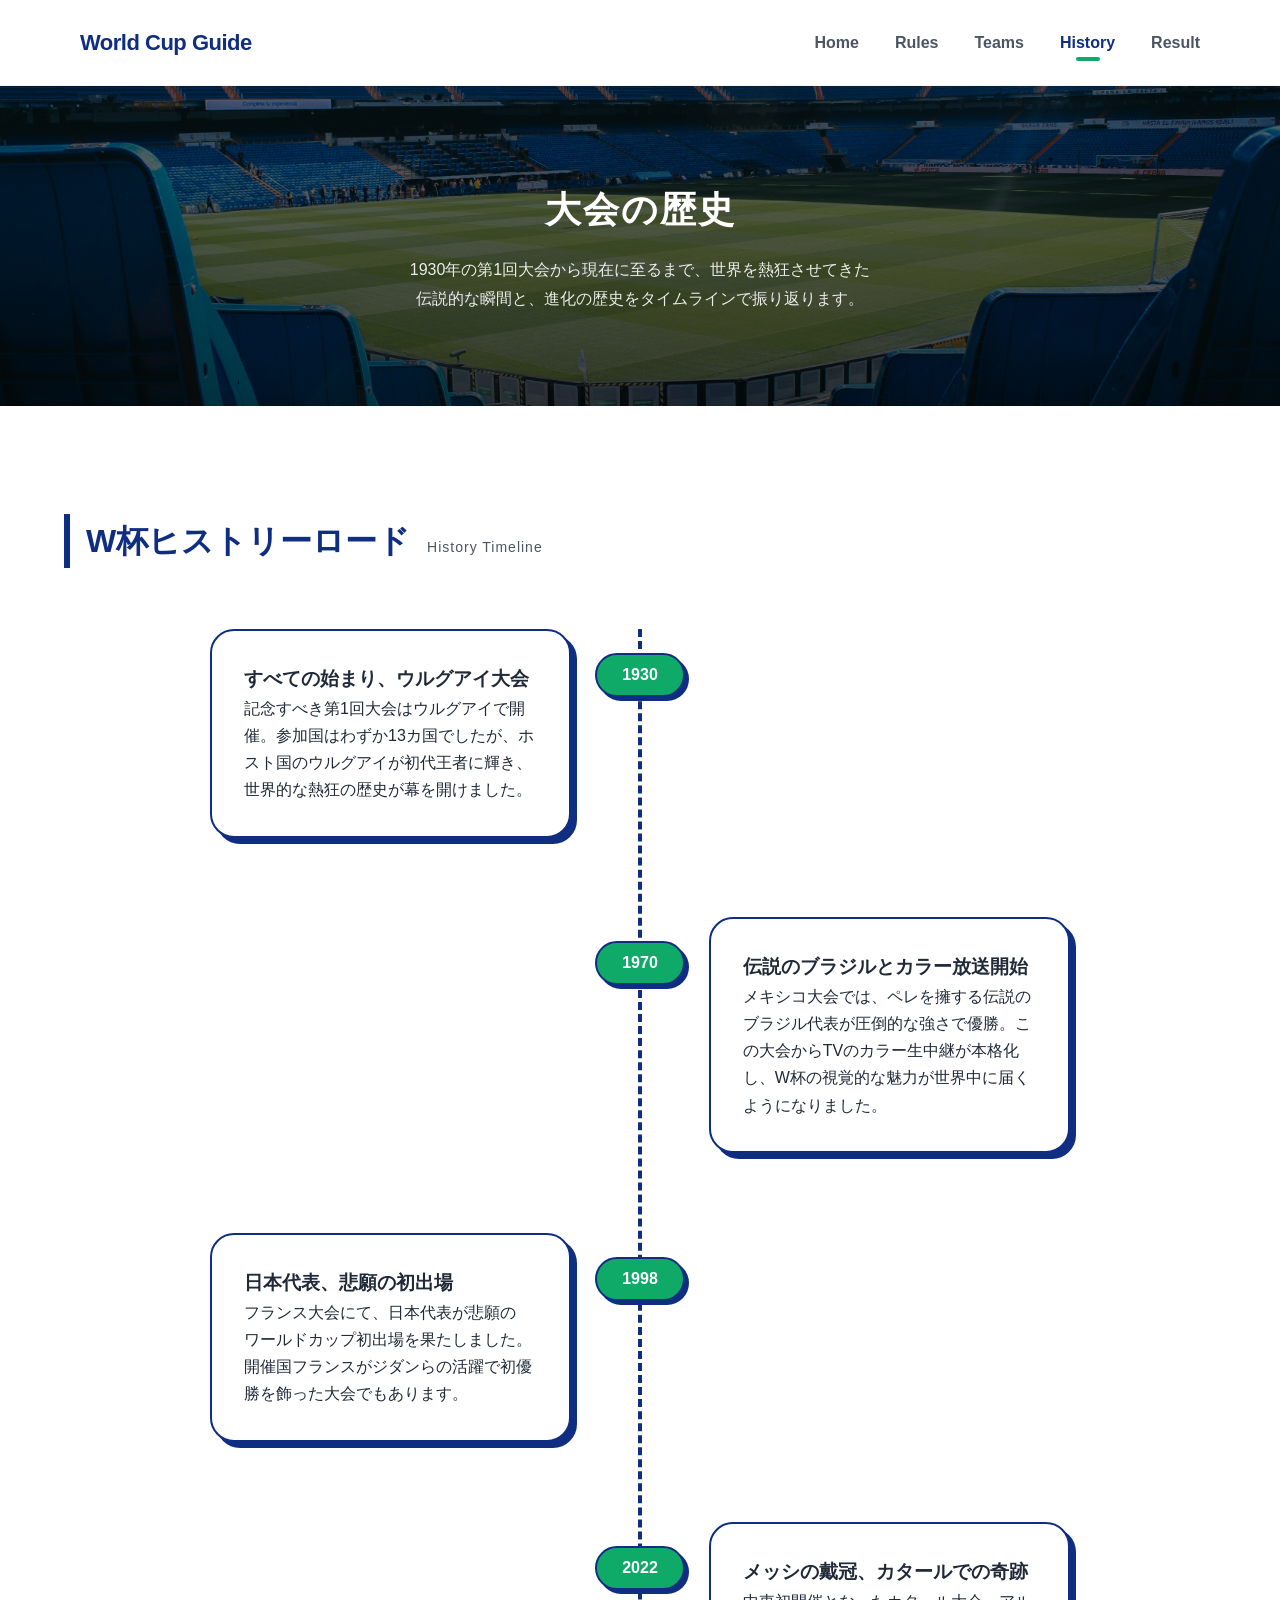
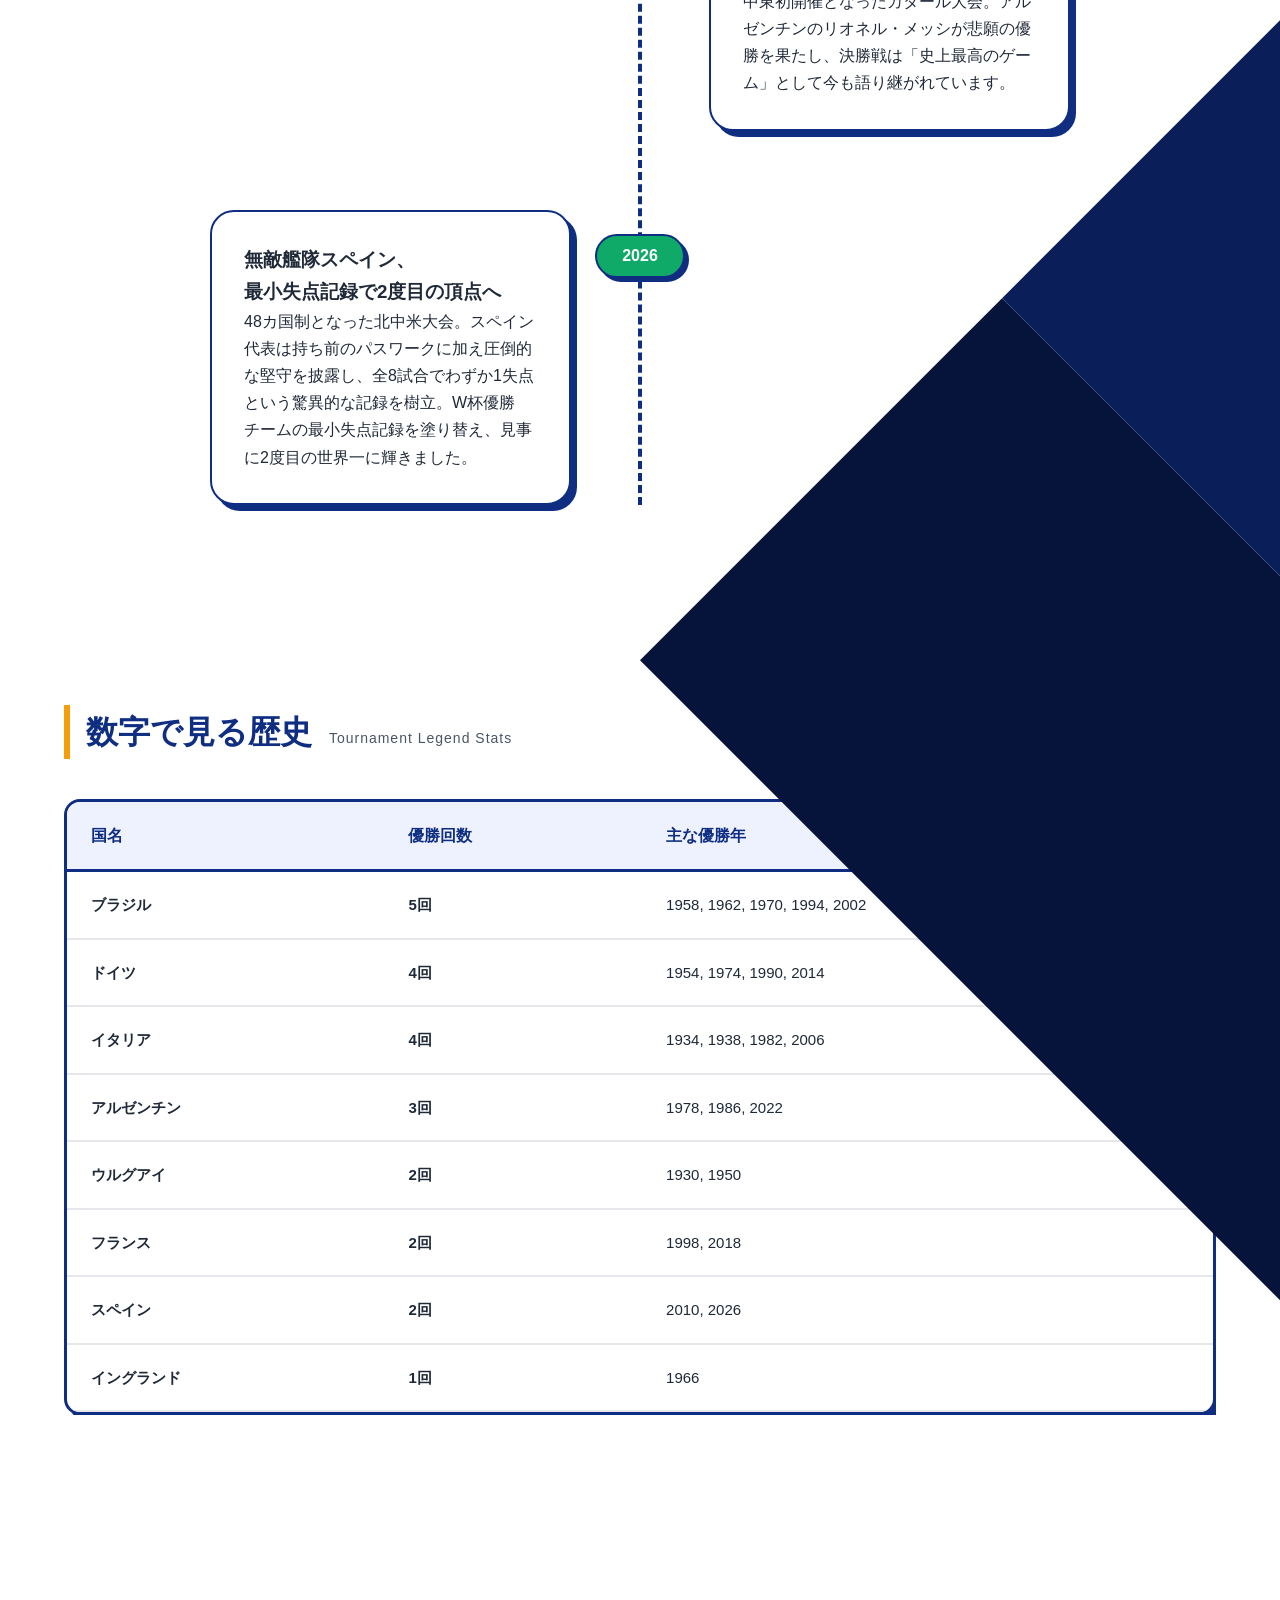
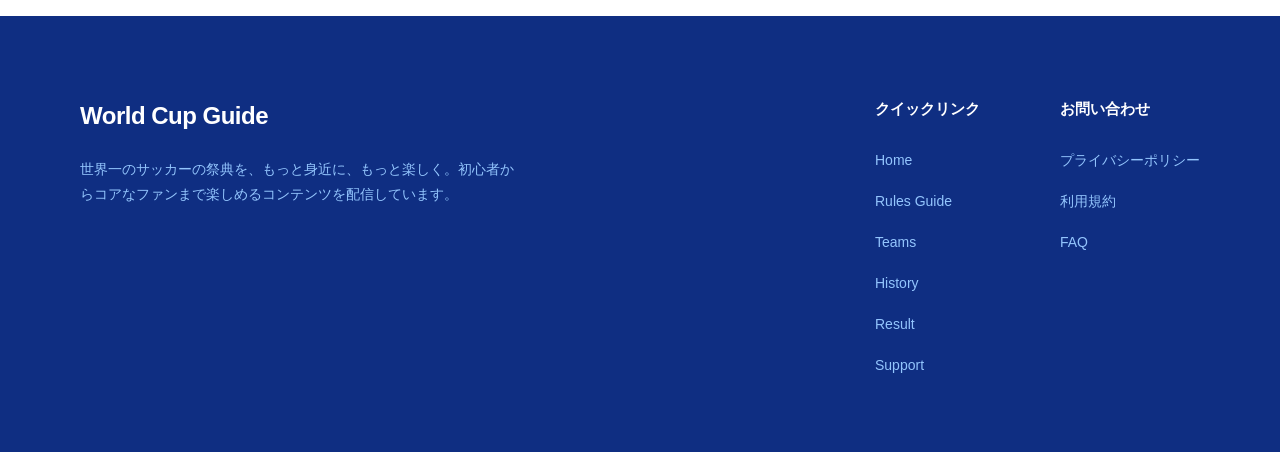
==== commit c9160ff7: "Add files via upload" ====
--- a/history.html
+++ b/history.html
@@ -4,12 +4,14 @@
     <meta charset="UTF-8">
     <meta name="viewport" content="width=device-width, initial-scale=1.0">
     <title>World Cup Guide | HISTORY</title>
-    <!-- CSS読み込み（前回 ver=5 に変更した状態をキープ） -->
-    <link rel="stylesheet" href="css/style.css?ver30">
+    <!-- キャッシュ対策でバージョンを付与 -->
+    <link rel="stylesheet" href="css/style.css?ver=30">
 </head>
 <body>
-    <!-- ↓ページ遷移アニメーション用の帯↓ -->
-    <div class="page-transition-overlay">
+    <!-- ==========================================
+      ページ遷移アニメーション用の帯
+    =========================================== -->
+    <div class="page-transition-overlay" aria-hidden="true">
         <div class="transition-stripe stripe-1"></div>
         <div class="transition-stripe stripe-2"></div>
         <div class="transition-stripe stripe-3"></div>
@@ -18,20 +20,21 @@
     </div>
     
     <!-- ==========================================
-      ヘッダー（全ページ共通・Historyをアクティブ化）
+      ヘッダー（ナビゲーション）
     =========================================== -->
     <header class="header">
         <div class="logo">World Cup Guide</div>
-        <nav class="nav-pc">
+        <nav class="nav-pc" aria-label="メインナビゲーション">
             <ul>
                 <li><a href="index.html">Home</a></li>
                 <li><a href="rule.html">Rules</a></li>
                 <li><a href="team.html">Teams</a></li>
-                <li><a href="history.html" class="active">History</a></li>
+                <!-- 現在のページを示す aria-current="page" を追加 -->
+                <li><a href="history.html" class="active" aria-current="page">History</a></li>
                 <li><a href="result.html">Result</a></li>
             </ul>
         </nav>
-        <button class="menu-btn" aria-label="メニューを開く">
+        <button class="menu-btn" aria-label="メニューを開く" aria-expanded="false">
             <span></span>
             <span></span>
             <span></span>
@@ -40,17 +43,14 @@
 
     <main>
         <!-- ==========================================
-          1. HEROエリア
+          1. HEROエリア（背景画像付きヘッダー）
         =========================================== -->
-       
-        <!-- ▼▼▼ 修正：背景画像付きのダイナミックなヘッダー ▼▼▼ -->
-<div class="subpage-hero bg-history">
-    <div class="subpage-hero-inner">
-        <h1>大会の歴史</h1>
-        <p>1930年の第1回大会から現在に至るまで、世界を熱狂させてきた伝説的な瞬間と、進化の歴史をタイムラインで振り返ります。</p>
-    </div>
-</div>
-<!-- ▲▲▲ ここまで ▲▲▲ -->
+        <div class="subpage-hero bg-history">
+            <div class="subpage-hero-inner fade-in-up">
+                <h1>大会の歴史</h1>
+                <p>1930年の第1回大会から現在に至るまで、世界を熱狂させてきた伝説的な瞬間と、進化の歴史をタイムラインで振り返ります。</p>
+            </div>
+        </div>
 
         <div class="container">
             <!-- ==========================================
@@ -63,49 +63,49 @@
 
                 <div class="timeline-container">
                     <!-- 1930年 -->
-                    <div class="timeline-item fade-in-up">
-                        <div class="timeline-badge">1930</div>
+                    <article class="timeline-item fade-in-up">
+                        <div class="timeline-badge" aria-label="1930年">1930</div>
                         <div class="solid-card timeline-card">
                             <h3>すべての始まり、ウルグアイ大会</h3>
                             <p>記念すべき第1回大会はウルグアイで開催。参加国はわずか13カ国でしたが、ホスト国のウルグアイが初代王者に輝き、世界的な熱狂の歴史が幕を開けました。</p>
                         </div>
-                    </div>
+                    </article>
 
                     <!-- 1970年 -->
-                    <div class="timeline-item fade-in-up">
-                        <div class="timeline-badge">1970</div>
+                    <article class="timeline-item fade-in-up">
+                        <div class="timeline-badge" aria-label="1970年">1970</div>
                         <div class="solid-card timeline-card">
                             <h3>伝説のブラジルとカラー放送開始</h3>
                             <p>メキシコ大会では、ペレを擁する伝説のブラジル代表が圧倒的な強さで優勝。この大会からTVのカラー生中継が本格化し、W杯の視覚的な魅力が世界中に届くようになりました。</p>
                         </div>
-                    </div>
+                    </article>
 
                     <!-- 1998年 -->
-                    <div class="timeline-item fade-in-up">
-                        <div class="timeline-badge">1998</div>
+                    <article class="timeline-item fade-in-up">
+                        <div class="timeline-badge" aria-label="1998年">1998</div>
                         <div class="solid-card timeline-card">
                             <h3>日本代表、悲願の初出場</h3>
                             <p>フランス大会にて、日本代表が悲願のワールドカップ初出場を果たしました。開催国フランスがジダンらの活躍で初優勝を飾った大会でもあります。</p>
                         </div>
-                    </div>
+                    </article>
 
                     <!-- 2022年 -->
-                    <div class="timeline-item fade-in-up">
-                        <div class="timeline-badge">2022</div>
+                    <article class="timeline-item fade-in-up">
+                        <div class="timeline-badge" aria-label="2022年">2022</div>
                         <div class="solid-card timeline-card">
                             <h3>メッシの戴冠、カタールでの奇跡</h3>
                             <p>中東初開催となったカタール大会。アルゼンチンのリオネル・メッシが悲願の優勝を果たし、決勝戦は「史上最高のゲーム」として今も語り継がれています。</p>
                         </div>
-                    </div>
+                    </article>
 
                     <!-- 2026年 -->
-                    <div class="timeline-item fade-in-up">
-                        <div class="timeline-badge">2026</div>
+                    <article class="timeline-item fade-in-up">
+                        <div class="timeline-badge" aria-label="2026年">2026</div>
                         <div class="solid-card timeline-card">
                             <h3>無敵艦隊スペイン、最小失点記録で2度目の頂点へ</h3>
                             <p>48カ国制となった北中米大会。スペイン代表は持ち前のパスワークに加え圧倒的な堅守を披露し、全8試合でわずか1失点という驚異的な記録を樹立。W杯優勝チームの最小失点記録を塗り替え、見事に2度目の世界一に輝きました。</p>
                         </div>
-                    </div>
+                    </article>
                 </div>
             </section>
 
@@ -121,9 +121,10 @@
                     <table class="neofont-table">
                         <thead>
                             <tr>
-                                <th>国名</th>
-                                <th>優勝回数</th>
-                                <th>主な優勝年</th>
+                                <!-- scope="col" を追加してテーブルの構造を明確化 -->
+                                <th scope="col">国名</th>
+                                <th scope="col">優勝回数</th>
+                                <th scope="col">主な優勝年</th>
                             </tr>
                         </thead>
                         <tbody>
@@ -147,25 +148,21 @@
                                 <td class="count-td">3回</td>
                                 <td>1978, 1986, 2022</td>
                             </tr>
-                            <!-- 【追加】ウルグアイ -->
                             <tr>
                                 <td class="team-td"><strong>ウルグアイ</strong></td>
                                 <td class="count-td">2回</td>
                                 <td>1930, 1950</td>
                             </tr>
-                            <!-- 【追加】フランス -->
                             <tr>
                                 <td class="team-td"><strong>フランス</strong></td>
                                 <td class="count-td">2回</td>
                                 <td>1998, 2018</td>
                             </tr>
-                            <!-- スペイン（2026年優勝を加味して2回） -->
                             <tr>
                                 <td class="team-td"><strong>スペイン</strong></td>
                                 <td class="count-td">2回</td>
                                 <td>2010, 2026</td>
                             </tr>
-                            <!-- 【追加】イングランド -->
                             <tr>
                                 <td class="team-td"><strong>イングランド</strong></td>
                                 <td class="count-td">1回</td>
@@ -179,7 +176,7 @@
     </main>
 
     <!-- ==========================================
-      フッター（全ページ共通）
+      フッター
     =========================================== -->
     <footer class="footer">
         <div class="footer-container">
@@ -199,14 +196,12 @@
                         <li><a href="team.html">Teams</a></li>
                         <li><a href="history.html">History</a></li>
                         <li><a href="result.html">Result</a></li>
-                        <!-- ★修正：アニメーションが誤作動しない安全なダミーリンクの書き方に変更 -->
                         <li><a href="#" onclick="event.preventDefault(); alert('課題作成用のダミーリンクです。');">Support</a></li>
                     </ul>
                 </div>
                 <div class="footer-group">
                     <h3>お問い合わせ</h3>
                     <ul>
-                        <!-- ★修正：アニメーションが誤作動しない安全なダミーリンクの書き方に変更 -->
                         <li><a href="#" onclick="event.preventDefault(); alert('課題作成用のダミーリンクです。');">プライバシーポリシー</a></li>
                         <li><a href="#" onclick="event.preventDefault(); alert('課題作成用のダミーリンクです。');">利用規約</a></li>
                         <li><a href="#" onclick="event.preventDefault(); alert('課題作成用のダミーリンクです。');">FAQ</a></li>
@@ -216,7 +211,9 @@
         </div>
     </footer>
 
-    <!-- JSの読み込み -->
+    <!-- ==========================================
+      JavaScriptの読み込み
+    =========================================== -->
     <script src="js/script.js?ver=2"></script>
 </body>
 </html>
--- a/css/style.css
+++ b/css/style.css
@@ -1,5 +1,5 @@
 /* ==========================================================================
-   1. デザインシステム・リセット (全ページ共通)
+   1. デザインシステム・リセット & タイポグラフィ (全ページ共通)
    ========================================================================== */
 * {
     margin: 0;
@@ -30,6 +30,28 @@
     background-color: #ffffff;
     line-height: 1.7;
     overflow-x: hidden;
+    
+    /* ▼ 日本語の改行最適化（全体ベース） ▼ */
+    line-break: strict;
+    overflow-wrap: break-word;
+}
+
+/* 見出しはバランス良く中央で改行させる（短い単語の孤立を防ぐ） */
+h1, h2, h3, .group-title {
+    text-wrap: balance;
+    word-break: keep-all;
+    overflow-wrap: anywhere;
+}
+
+/* 中央揃えのテキストは行の長さを均等にして孤立文字を防ぐ */
+.hero-sub, .final-cta p, .subpage-hero p {
+    text-wrap: balance;
+    word-break: normal;
+}
+
+/* 段落の最後の1〜2文字だけがポツンと改行される（孤立する）のを防ぐ */
+p {
+    text-wrap: pretty;
 }
 
 a {
@@ -97,32 +119,12 @@
     cursor: pointer;
     transition: transform 0.2s ease, box-shadow 0.2s ease, background-color 0.2s ease;
 }
-
-.btn-primary {
-    background-color: var(--color-primary);
-    color: #ffffff;
-    border: 2px solid var(--color-primary);
-    box-shadow: 4px 4px 0px var(--color-accent);
-}
-
-.btn-primary:hover {
-    transform: translate(-2px, -2px);
-    box-shadow: 6px 6px 0px var(--color-accent);
-    background-color: var(--color-primary-dark);
-}
-
-.btn-secondary {
-    background-color: #ffffff;
-    color: var(--color-primary);
-    border: 2px solid #ffffff;
-    box-shadow: 4px 4px 0px rgba(0, 0, 0, 0.15);
-}
-
-.btn-secondary:hover {
-    transform: translate(-2px, -2px);
-    box-shadow: 6px 6px 0px rgba(0, 0, 0, 0.15);
-    background-color: #f3f4f6;
-}
+.btn-primary { background-color: var(--color-primary); color: #ffffff; border: 2px solid var(--color-primary); box-shadow: 4px 4px 0px var(--color-accent); }
+.btn-primary:hover { transform: translate(-2px, -2px); box-shadow: 6px 6px 0px var(--color-accent); background-color: var(--color-primary-dark); }
+.btn-secondary { background-color: #ffffff; color: var(--color-primary); border: 2px solid #ffffff; box-shadow: 4px 4px 0px rgba(0, 0, 0, 0.15); }
+.btn-secondary:hover { transform: translate(-2px, -2px); box-shadow: 6px 6px 0px rgba(0, 0, 0, 0.15); background-color: #f3f4f6; }
+.btn-primary .btn-icon { transition: transform 0.3s; display: inline-block; }
+.btn-primary:hover .btn-icon { transform: translateX(5px); }
 
 /* ヘッダー */
 .header {
@@ -130,212 +132,67 @@
     justify-content: space-between;
     align-items: center;
     padding: 24px 80px;
-    background-color: #ffffff;
+    background: rgba(255, 255, 255, 0.92);
+    backdrop-filter: blur(10px);
     position: sticky;
     top: 0;
     z-index: 1000;
     border-bottom: 1px solid #f3f4f6;
-}
-
-.header .logo {
-    font-size: 22px;
-    font-weight: 800;
-    color: var(--color-primary);
-    letter-spacing: -0.5px;
-    z-index: 1001;
-    position: relative;
-}
-
-.header nav ul {
-    display: flex;
-    gap: 36px;
-}
-
-.header nav a {
-    font-weight: bold;
-    color: var(--color-text-sub);
-    font-size: 16px;
-    position: relative;
-    padding: 6px 0;
-}
-
-.header nav a:hover,
-.header nav a.active {
-    color: var(--color-primary);
-}
-
-.header nav a.active::after {
-    content: '';
-    position: absolute;
-    bottom: -4px;
-    left: 50%;
-    transform: translateX(-50%);
-    width: 24px;
-    height: 4px;
-    background-color: var(--color-accent);
-    border-radius: 2px;
-}
-
-/* スマホ用ハンバーガーボタン */
-.menu-btn {
-    display: none;
-    background: none;
-    border: none;
-    cursor: pointer;
-    flex-direction: column;
-    gap: 6px;
-    z-index: 1001;
-    position: relative;
-}
-
-.menu-btn span {
-    display: block;
-    width: 25px;
-    height: 3px;
-    background-color: var(--color-primary);
-    border-radius: 2px;
-    transition: transform 0.3s ease, opacity 0.3s ease;
-}
+    box-shadow: 0 2px 15px rgba(0,0,0,0.05);
+}
+.header .logo { font-size: 22px; font-weight: 800; color: var(--color-primary); letter-spacing: -0.5px; z-index: 1001; position: relative; }
+.header nav ul { display: flex; gap: 36px; }
+.header nav a { font-weight: bold; color: var(--color-text-sub); font-size: 16px; position: relative; padding: 6px 0; }
+.header nav a:hover, .header nav a.active { color: var(--color-primary); }
+.header nav a.active::after { content: ''; position: absolute; bottom: -4px; left: 50%; transform: translateX(-50%); width: 24px; height: 4px; background-color: var(--color-accent); border-radius: 2px; }
+
+.menu-btn { display: none; background: none; border: none; cursor: pointer; flex-direction: column; gap: 6px; z-index: 1001; position: relative; }
+.menu-btn span { display: block; width: 25px; height: 3px; background-color: var(--color-primary); border-radius: 2px; transition: transform 0.3s ease, opacity 0.3s ease; }
 
 /* フッター */
-.footer {
-    background-color: var(--color-primary);
-    color: #ffffff;
-    padding: 80px 80px 60px 80px;
-    margin-top: 80px;
-}
-
-.footer-container {
-    max-width: 1200px;
-    margin: 0 auto;
-    display: flex;
-    justify-content: space-between;
-    gap: 80px;
-}
-
-.footer-brand {
-    flex: 1.2;
-    max-width: 440px;
-}
-
-.footer-logo {
-    font-size: 24px;
-    font-weight: 800;
-    margin-bottom: 20px;
-    letter-spacing: -0.5px;
-}
-
-.footer-desc {
-    color: #93c5fd;
-    font-size: 14px;
-    line-height: 1.8;
-}
-
-.footer-nav-groups {
-    flex: 1.5;
-    display: flex;
-    justify-content: flex-end;
-    gap: 80px;
-}
-
-.footer-group h3 {
-    font-size: 15px;
-    font-weight: bold;
-    margin-bottom: 24px;
-    color: #ffffff;
-}
-
-.footer-group ul li {
-    margin-bottom: 14px;
-}
-
-.footer-group a {
-    color: #93c5fd;
-    font-size: 14px;
-}
-
-.footer-group a:hover {
-    color: #ffffff;
-}
-
-/* ==========================================================================
-   3. HEROエリア（Home用） ＆ サブページ用ヒーローヘッダー
-   ========================================================================== */
-/* Home用ヒーロー */
-.hero {
-    height: 560px;
-    background-image: linear-gradient(rgba(0, 0, 0, 0.4), rgba(0, 0, 0, 0.6)), url('../img/hero-bg.jpg');
-    background-color: #7f7f7f;
-    background-size: cover;
-    background-position: center;
-    background-repeat: no-repeat;
-    display: flex;
-    justify-content: center;
-    align-items: center;
-    text-align: center;
-    color: #ffffff;
-    padding: 0 24px;
-}
+.footer { background-color: var(--color-primary); color: #ffffff; padding: 80px 80px 60px 80px; margin-top: 80px; }
+.footer-container { max-width: 1200px; margin: 0 auto; display: flex; justify-content: space-between; gap: 80px; }
+.footer-brand { flex: 1.2; max-width: 440px; }
+.footer-logo { font-size: 24px; font-weight: 800; margin-bottom: 20px; letter-spacing: -0.5px; }
+.footer-desc { color: #93c5fd; font-size: 14px; line-height: 1.8; }
+.footer-nav-groups { flex: 1.5; display: flex; justify-content: flex-end; gap: 80px; }
+.footer-group h3 { font-size: 15px; font-weight: bold; margin-bottom: 24px; color: #ffffff; }
+.footer-group ul li { margin-bottom: 14px; }
+.footer-group a { color: #93c5fd; font-size: 14px; }
+.footer-group a:hover { color: #ffffff; }
+
+#back-to-top { position: fixed; bottom: 30px; right: 30px; width: 50px; height: 50px; border-radius: 50%; background: #1e3a8a; color: #ffffff; border: none; font-size: 22px; font-weight: bold; cursor: pointer; z-index: 999; opacity: 0; visibility: hidden; transform: translateY(20px); transition: all 0.3s cubic-bezier(0.4, 0, 0.2, 1); box-shadow: 0 4px 15px rgba(0,0,0,0.2); }
+#back-to-top.is-visible { opacity: 1; visibility: visible; transform: translateY(0); }
+#back-to-top:hover { background: #1d4ed8; transform: translateY(-5px); }
+
+/* ==========================================================================
+   3. HEROエリア ＆ サブページヒーローヘッダー
+   ========================================================================== */
+.hero { height: 560px; background-image: linear-gradient(rgba(0, 0, 0, 0.4), rgba(0, 0, 0, 0.6)), url('../img/hero-bg.jpg'); background-color: #7f7f7f; background-size: cover; background-position: center; background-repeat: no-repeat; display: flex; justify-content: center; align-items: center; text-align: center; color: #ffffff; padding: 0 24px; }
 .hero h1 { font-size: 48px; font-weight: 800; line-height: 1.35; margin-bottom: 20px; }
 .hero-sub { font-size: 17px; line-height: 1.65; color: #f3f4f6; margin-bottom: 36px; }
 .hero-buttons { display: flex; gap: 20px; justify-content: center; }
 
-/* ▼ サブページ共通：ヒーローヘッダー ▼ */
-.subpage-hero {
-    width: 100%;
-    height: 320px; 
-    background-size: cover;
-    background-position: center;
-    background-repeat: no-repeat;
-    display: flex;
-    justify-content: center;
-    align-items: center;
-    text-align: center;
-    padding: 0 24px;
-}
-
-.subpage-hero-inner {
-    max-width: 800px;
-}
-
-.subpage-hero h1 {
-    font-size: 36px;
-    color: #ffffff;
-    font-weight: bold;
-    margin-bottom: 16px;
-    letter-spacing: 2px;
-}
-
-.subpage-hero p {
-    font-size: 16px;
-    color: #ffffff;
-    line-height: 1.8;
-    opacity: 0.9;
-}
-
-/* ヒーローヘッダー直後の要素に余白を持たせる */
-.subpage-hero + * {
-    margin-top: 48px !important;
-}
-
-/* ▼ ページごとの画像設定 ▼ */
+.subpage-hero { width: 100%; height: 320px; background-size: cover; background-position: center; background-repeat: no-repeat; display: flex; justify-content: center; align-items: center; text-align: center; padding: 0 24px; }
+.subpage-hero-inner { max-width: 800px; }
+.subpage-hero h1 { font-size: 36px; color: #ffffff; font-weight: bold; margin-bottom: 16px; letter-spacing: 2px; }
+.subpage-hero p { font-size: 16px; color: #ffffff; line-height: 1.8; opacity: 0.9; }
+.subpage-hero + * { margin-top: 48px !important; }
+
 .bg-teams { background-image: linear-gradient(rgba(0, 0, 0, 0.5), rgba(0, 0, 0, 0.7)), url('../img/teams-bg.jpg'); }
 .bg-rules { background-image: linear-gradient(rgba(0, 0, 0, 0.5), rgba(0, 0, 0, 0.7)), url('../img/rules-bg.jpg'); }
 .bg-history { background-image: linear-gradient(rgba(0, 0, 0, 0.5), rgba(0, 0, 0, 0.7)), url('../img/history-bg.jpg'); }
 .bg-result { background-image: linear-gradient(rgba(0, 0, 0, 0.5), rgba(0, 0, 0, 0.7)), url('../img/result-bg.jpg'); }
 
 /* ==========================================================================
-   4. 各ページ用スタイル (ABOUT / RULE / TEAMS etc...)
-   ========================================================================== */
-/* ABOUTセクション */
+   4. 各ページセクション (ABOUT / RULE / TEAMS etc...)
+   ========================================================================== */
 .about-section { padding: 120px 80px; background-color: #ffffff; }
 .about-container { max-width: 1200px; margin: 0 auto; display: flex; align-items: center; gap: 80px; }
 .about-text { flex: 1.1; }
 .about-text .sub-label { font-size: 13px; font-weight: bold; color: #9ca3af; letter-spacing: 2px; }
 .about-text h2 { font-size: 36px; color: var(--color-primary); margin: 8px 0 24px 0; font-weight: 800; }
 .about-desc { font-size: 16px; color: var(--color-text-sub); margin-bottom: 36px; }
-
-/* 3つのカード */
 .about-stats { display: flex; gap: 24px; }
 .stat-card { border-radius: 16px; padding: 16px 28px; width: 160px; display: flex; flex-direction: column; background-color: #ffffff; }
 .card-green { border: 2px solid var(--color-accent); border-left: 8px solid var(--color-accent); box-shadow: 4px 4px 0px var(--color-primary); }
@@ -345,7 +202,6 @@
 .card-blue .stat-num { color: var(--color-primary); }
 .stat-label { font-size: 12px; color: var(--color-text-sub); font-weight: bold; margin-top: 4px; }
 
-/* ABOUTエリア：右側の重なり合う画像とテキスト枠 */
 .about-visual-container { position: relative; width: 100%; max-width: 500px; aspect-ratio: 4 / 3; margin: 0 auto; }
 .visual-large { position: absolute; top: 0; right: 0; width: 80%; height: 85%; border: 2px solid #00205b; border-radius: 20px; background-color: #e6ebf5; overflow: hidden; box-shadow: 6px 6px 0px #00205b; }
 .visual-large img { width: 100%; height: 100%; object-fit: cover; }
@@ -353,34 +209,19 @@
 .visual-small .impact-sub { font-size: 14px; font-weight: bold; color: #009b77; margin-bottom: 4px; }
 .visual-small .impact-main { font-size: 44px; font-weight: 900; color: #00205b; line-height: 1; margin-bottom: 8px; letter-spacing: -2px; }
 .visual-small .impact-main span { font-size: 20px; margin-left: 4px; letter-spacing: normal; }
-.visual-small .impact-desc { font-size: 13px; font-weight: bold; color: #4a4a4a; line-height: 1.5; }
-
-/* RULEガイド */
-.rule-guide-section { padding: 100px 80px; background-color: #ffffff; max-width: 1280px; margin: 0 auto; }
-.section-header { display: flex; justify-content: space-between; align-items: flex-end; margin-bottom: 48px; }
-.section-header h2 { font-size: 36px; color: var(--color-primary); font-weight: 800; margin-bottom: 8px; }
-.more-link { font-weight: bold; color: var(--color-primary); font-size: 15px; }
-
-.rule-grid { display: flex; flex-direction: column; gap: 24px; }
-.rule-row { display: flex; gap: 24px; }
-.solid-card { background-color: var(--color-bg-card); border: 2px solid var(--color-primary); border-radius: var(--border-radius-main); box-shadow: 6px 6px 0px var(--color-primary); transition: transform 0.2s ease, box-shadow 0.2s ease; }
-.solid-card:hover { transform: translate(-2px, -2px); box-shadow: 8px 8px 0px var(--color-primary); }
-
-/* 注目チーム(TOP用) */
+.visual-small .impact-desc { font-size: 13px; font-weight: bold; color: #4a4a4a; line-height: 1.5; word-break: keep-all; overflow-wrap: anywhere; }
+
 .teams-section { background-color: var(--color-primary); padding: 100px 80px; color: #ffffff; }
 .teams-container { max-width: 1200px; margin: 0 auto; }
 .circle-grid { display: flex; gap: 32px; justify-content: space-between; margin-top: 20px; }
 .circle-image-placeholder { width: 190px; height: 190px; background-color: #cccccc; border-radius: 50%; border: 2px solid #ffffff; box-shadow: 6px 6px 0px rgba(0, 0, 0, 0.25); }
 
-/* Whyセクション */
 .why-section { padding: 120px 80px 180px 80px; background-color: #f8fafc; }
 .why-container { max-width: 1200px; margin: 0 auto; display: flex; align-items: center; gap: 80px; }
 .why-text { flex: 1; }
 .why-text h2 { font-size: 36px; color: var(--color-primary); font-weight: 800; line-height: 1.4; margin-bottom: 24px; }
 .green-deco-line { display: block; width: 60px; height: 5px; background-color: var(--color-accent); margin-top: 16px; border-radius: 2px; }
 .why-desc { color: var(--color-text-sub); margin-bottom: 36px; font-size: 16px; }
-
-/* 3連カードのコンテナ */
 .reason-cards-container { display: flex !important; gap: 20px !important; flex: 1 !important; min-width: 0 !important; width: auto !important; }
 .reason-card { flex: 1 !important; min-width: 0 !important; aspect-ratio: 2 / 3 !important; border: 2px solid #00205b; border-radius: 16px; box-shadow: 4px 4px 0px #00205b; background-color: #e6ebf5; overflow: hidden; }
 .reason-card img { width: 100%; height: 100%; object-fit: cover; display: block; }
@@ -388,41 +229,22 @@
 .card-pos-2 { transform: translateY(30px); }
 .card-pos-3 { transform: translateY(60px); }
 
-/* FINAL CTA */
 .final-cta { padding: 120px 24px 120px 24px; text-align: center; background-color: #ffffff; }
 .final-cta h2 { font-size: 40px; font-weight: 800; color: var(--color-primary); margin-bottom: 16px; }
 .final-cta p { font-size: 16px; color: var(--color-text-main); margin-bottom: 40px !important; }
 
 /* ==========================================================================
-   5. TEAMページ専用スタイル 
-   ========================================================================== */
-.filter-container { display: flex; justify-content: center; gap: 12px; flex-wrap: wrap; margin-bottom: 48px; }
-.filter-btn { border: none; padding: 10px 24px; border-radius: 30px; font-size: 14px; font-weight: bold; cursor: pointer; background-color: var(--color-bg-card); color: var(--color-primary); transition: all 0.2s ease; }
-.filter-btn.active, .filter-btn:hover { background-color: var(--color-primary); color: #ffffff; }
-
-.region-circle-grid { display: grid; grid-template-rows: repeat(2, 1fr); grid-auto-flow: column; grid-auto-columns: calc((100% - 80px) / 3); row-gap: 60px; column-gap: 40px; margin-bottom: 80px; overflow-x: auto; scroll-snap-type: x mandatory; scroll-behavior: smooth; padding-top: 20px; padding-bottom: 20px; -ms-overflow-style: none; scrollbar-width: none; }
-.region-circle-grid::-webkit-scrollbar { display: none; }
-.region-circle-item { width: 240px; height: 240px; margin: 0 auto; background-color: var(--color-bg-card); border: 2px solid var(--color-primary); border-radius: 50%; box-shadow: 6px 6px 0px var(--color-primary); transition: transform 0.2s ease, box-shadow 0.2s ease; scroll-snap-align: start; }
-.region-circle-item:hover { transform: translate(-2px, -2px); box-shadow: 8px 8px 0px var(--color-primary); }
-
-.slider-arrows { display: flex; gap: 12px; }
-.arrow-btn { width: 44px; height: 44px; border-radius: 50%; border: 2px solid var(--color-primary); background-color: #ffffff; color: var(--color-primary); font-size: 16px; font-weight: bold; cursor: pointer; display: flex; align-items: center; justify-content: center; transition: 0.2s; }
-.arrow-btn.active, .arrow-btn:hover { background-color: var(--color-primary); color: #ffffff; }
-
-.players-section { padding: 80px 0; background-color: #f8fafc; }
-.player-grid { display: flex; gap: 24px; overflow-x: auto; scroll-snap-type: x mandatory; scroll-behavior: smooth; padding: 20px 20px 30px 20px; -ms-overflow-style: none; scrollbar-width: none; }
-.player-grid::-webkit-scrollbar { display: none; }
-.player-card { flex: 0 0 calc((100% - 72px) / 4); min-width: 250px; height: 380px; scroll-snap-align: start; }
-
-.cta-banner-section { padding: 60px 0 100px 0; }
-.cta-blue-card { background-color: var(--color-primary); color: #ffffff; padding: 60px 40px; border-radius: 24px; text-align: center; box-shadow: 0 10px 30px rgba(15, 46, 130, 0.15); }
-.cta-buttons { display: flex; gap: 20px; justify-content: center; margin-top: 24px; }
-.btn-green { background-color: var(--color-accent); color: #ffffff; border: 2px solid var(--color-accent); box-shadow: 4px 4px 0px var(--color-primary); }
-.btn-white-border { background-color: #ffffff; color: var(--color-primary); border: 2px solid var(--color-primary); box-shadow: 4px 4px 0px var(--color-accent); }
-
-/* ==========================================================================
-   6. RULEページ専用スタイル
-   ========================================================================== */
+   5. RULEページ専用スタイル
+   ========================================================================== */
+.rule-guide-section { padding: 100px 80px; background-color: #ffffff; max-width: 1280px; margin: 0 auto; }
+.section-header { display: flex; justify-content: space-between; align-items: flex-end; margin-bottom: 48px; }
+.section-header h2 { font-size: 36px; color: var(--color-primary); font-weight: 800; margin-bottom: 8px; }
+.more-link { font-weight: bold; color: var(--color-primary); font-size: 15px; }
+.rule-grid { display: flex; flex-direction: column; gap: 24px; }
+.rule-row { display: flex; gap: 24px; }
+.solid-card { background-color: var(--color-bg-card); border: 2px solid var(--color-primary); border-radius: var(--border-radius-main); box-shadow: 6px 6px 0px var(--color-primary); transition: transform 0.2s ease, box-shadow 0.2s ease; }
+.solid-card:hover { transform: translate(-2px, -2px); box-shadow: 8px 8px 0px var(--color-primary); z-index: 10; }
+
 .basic-rules-section { padding: 60px 0; }
 .rules-basic-grid { display: flex; gap: 24px; margin-top: 40px; }
 .basic-card { flex: 1; padding: 32px; height: auto; min-height: 240px; }
@@ -439,27 +261,23 @@
 .accordion-content { max-height: 0; overflow: hidden; transition: max-height 0.3s ease-out; background-color: var(--color-bg-card); }
 .accordion-inner { padding: 24px 32px; border-top: 1px dashed rgba(15, 46, 130, 0.2); }
 
-/* ルールガイド用 装飾デザイン (修正・完成版) */
 .rule-card { display: flex; flex-direction: column; justify-content: flex-start; height: 100%; }
 .rule-card-content { display: flex; flex-direction: column; flex: 1; }
 .rule-card-header { display: flex; align-items: center; margin-bottom: 12px; gap: 12px; }
 .rule-icon { display: inline-flex; justify-content: center; align-items: center; width: 44px; height: 44px; background-color: #ffffff; border-radius: 50%; font-size: 22px; border: 2px solid var(--color-primary); flex-shrink: 0; box-shadow: 2px 2px 0px var(--color-accent); }
 .rule-title { font-size: 18px; color: var(--color-primary); font-weight: 800; }
-.rule-desc { font-size: 14px; color: var(--color-text-sub); line-height: 1.6; margin-bottom: 16px; word-break: keep-all; overflow-wrap: break-word; }
-
-/* 大会フォーマット（矢印図解） */
+.rule-desc { font-size: 14px; color: var(--color-text-sub); line-height: 1.6; margin-bottom: 16px; word-break: keep-all; overflow-wrap: anywhere; }
+
+.card-long { flex: 2; padding: 32px; height: auto; min-height: 260px; }
+.card-short { flex: 1; padding: 32px; height: auto; min-height: 260px; }
 .rule-flow { display: flex; align-items: center; gap: 16px; margin-top: auto; background-color: #ffffff; padding: 16px; border-radius: 12px; border: 2px dashed #cbd5e1; width: 100% !important; box-sizing: border-box !important; }
 .flow-step { flex: 1; display: flex; flex-direction: column; gap: 4px; }
 .flow-step strong { color: var(--color-primary); font-size: 15px; }
 .flow-step span { font-size: 12px; color: var(--color-text-sub); line-height: 1.4; }
 .flow-arrow { font-size: 20px; color: var(--color-accent); font-weight: bold; }
-
-/* 時間表示 */
 .center-content { text-align: center; justify-content: center; align-items: center; }
 .time-big { font-size: 52px; font-weight: 900; color: var(--color-primary); line-height: 1; margin: 12px 0 8px 0; }
 .time-small { font-size: 20px; margin-left: 4px; }
-
-/* 延長・PK戦フロー */
 .pk-flow { display: flex; align-items: center; justify-content: space-between; margin-top: auto; background-color: #ffffff; padding: 16px; border-radius: 12px; border: 2px dashed #cbd5e1; text-align: center; width: 100% !important; box-sizing: border-box !important; }
 .pk-step { font-size: 13px; color: var(--color-text-sub); flex: 1; display: flex; flex-direction: column; justify-content: center; align-items: center; height: 100%; }
 .pk-step strong { display: block; color: var(--color-primary); font-size: 15px; margin-bottom: 4px; }
@@ -467,7 +285,78 @@
 .highlight-step strong { color: var(--color-accent); font-size: 17px; }
 
 /* ==========================================================================
-   7. HISTORYページ専用スタイル 
+   6. TEAMページ専用スタイル 
+   ========================================================================== */
+.search-container { text-align: center; margin: 0 auto 40px; }
+.team-search-input { width: 90%; max-width: 400px; padding: 14px 24px; border-radius: 30px; border: 2px solid #e2e8f0; font-size: 16px; outline: none; transition: all 0.3s; box-shadow: 0 4px 10px rgba(0,0,0,0.03); }
+.team-search-input:focus { border-color: #3b82f6; box-shadow: 0 4px 15px rgba(59, 130, 246, 0.2); }
+.filter-container { display: flex; justify-content: center; gap: 12px; flex-wrap: wrap; margin-bottom: 48px; }
+.filter-btn { border: none; padding: 10px 24px; border-radius: 30px; font-size: 14px; font-weight: bold; cursor: pointer; background-color: var(--color-bg-card); color: var(--color-primary); transition: all 0.2s ease; }
+.filter-btn.active, .filter-btn:hover { background-color: var(--color-primary); color: #ffffff; }
+
+.region-circle-grid { display: grid; grid-template-rows: repeat(2, 1fr); grid-auto-flow: column; grid-auto-columns: calc((100% - 80px) / 3); row-gap: 60px; column-gap: 40px; margin-bottom: 80px; overflow-x: auto !important; overflow-y: hidden !important; scroll-snap-type: x mandatory; scroll-behavior: smooth; padding-top: 20px; padding-bottom: 60px !important; height: auto !important; -ms-overflow-style: none; scrollbar-width: none; }
+.region-circle-grid::-webkit-scrollbar { display: none; }
+.region-circle-item { width: 240px; height: 240px; margin: 0 auto; background-color: var(--color-bg-card); border: 2px solid var(--color-primary); border-radius: 50%; box-shadow: 6px 6px 0px var(--color-primary); transition: transform 0.2s ease, box-shadow 0.2s ease; scroll-snap-align: start; position: relative; cursor: pointer; }
+.region-circle-item:hover { transform: scale(1.08) translateY(-5px); }
+
+.slider-arrows { display: flex; gap: 12px; }
+.arrow-btn { width: 44px; height: 44px; border-radius: 50%; border: 2px solid var(--color-primary); background-color: #ffffff; color: var(--color-primary); font-size: 16px; font-weight: bold; cursor: pointer; display: flex; align-items: center; justify-content: center; transition: 0.2s; }
+.arrow-btn.active, .arrow-btn:hover { background-color: var(--color-primary); color: #ffffff; }
+.region-pane .section-header-with-arrows { display: flex; flex-direction: column; }
+.region-pane .slider-arrows { display: flex !important; justify-content: flex-end !important; gap: 12px !important; margin-top: 12px !important; margin-bottom: 24px !important; }
+
+.players-section { padding: 80px 0; background-color: #f8fafc; }
+.player-grid { display: flex; gap: 24px; overflow-x: auto; scroll-snap-type: x mandatory; scroll-behavior: smooth; padding: 20px 20px 30px 20px; -ms-overflow-style: none; scrollbar-width: none; }
+.player-grid::-webkit-scrollbar { display: none; }
+
+.cta-banner-section { padding: 60px 0 100px 0; }
+.cta-blue-card { background-color: var(--color-primary); color: #ffffff; padding: 60px 40px; border-radius: 24px; text-align: center; box-shadow: 0 10px 30px rgba(15, 46, 130, 0.15); }
+.cta-buttons { display: flex; gap: 20px; justify-content: center; margin-top: 24px; }
+.btn-green { background-color: var(--color-accent); color: #ffffff; border: 2px solid var(--color-accent); box-shadow: 4px 4px 0px var(--color-primary); }
+.btn-white-border { background-color: #ffffff; color: var(--color-primary); border: 2px solid var(--color-primary); box-shadow: 4px 4px 0px var(--color-accent); }
+
+/* ▼▼▼ 修正：注目選手カード（PC用ベース） ▼▼▼ */
+.player-card {
+    position: relative;
+    overflow: hidden;
+    background-color: var(--color-bg-card);
+    border: 2px solid var(--color-primary);
+    border-radius: 16px;
+    box-shadow: 6px 6px 0px var(--color-primary);
+    display: flex;
+    flex-direction: column;
+    justify-content: flex-start !important;
+    padding: 24px;
+    
+    /* PC版で綺麗に4枚並べるための指定を復活！ */
+    flex: 0 0 calc((100% - 72px) / 4) !important;
+    min-width: 250px !important;
+    
+    height: 380px;
+    scroll-snap-align: start;
+}
+/* ▲▲▲ 修正ここまで ▲▲▲ */
+
+.player-number { position: absolute; top: -10px; right: -10px; font-size: 160px; font-weight: 900; font-style: italic; color: var(--color-primary); opacity: 0.05; line-height: 1; z-index: 0; pointer-events: none; }
+.player-info { position: relative; z-index: 1; display: flex; flex-direction: column; height: 100%; }
+.player-pos { display: inline-block; padding: 4px 12px; border-radius: 20px; font-size: 12px; font-weight: bold; color: #ffffff; margin-bottom: 8px !important; border: 2px solid #ffffff; align-self: flex-start !important; margin-top: auto !important; }
+.badge-fw { background-color: #ef4444; } .badge-mf { background-color: #10b981; } .badge-df { background-color: #3b82f6; } .badge-gk { background-color: #f59e0b; }
+.player-country { font-size: 13px; font-weight: bold; color: var(--color-text-sub); margin-bottom: 4px !important; }
+.player-name { font-size: 24px; color: var(--color-primary); font-weight: 900; margin-top: 0 !important; margin-bottom: 6px !important; line-height: 1.2; letter-spacing: -0.5px; word-break: normal !important; overflow-wrap: break-word !important; }
+.player-en { display: block; font-size: 11px; color: #9ca3af; margin-top: 2px; font-weight: bold; letter-spacing: 1px; }
+.player-club { margin-top: 0 !important; margin-bottom: 12px !important; font-size: 12px; color: #475569; font-weight: 700; display: flex; align-items: center; gap: 6px; }
+.club-label { background-color: #cbd5e1; color: #334155; padding: 2px 6px; border-radius: 4px; font-size: 10px; letter-spacing: 0.5px; flex-shrink: 0 !important; }
+.player-desc { font-size: 13px; color: var(--color-text-sub); line-height: 1.6; margin-top: 0 !important; line-break: strict !important; word-break: normal !important; overflow-wrap: break-word !important; }
+.player-bg-flag { position: absolute; top: 20px !important; left: -10px !important; width: 170px !important; height: 170px !important; object-fit: contain !important; opacity: 0.12; z-index: 0; pointer-events: none; transform: rotate(-10deg); filter: grayscale(100%); }
+
+/* 国旗ホバー時のツールチップ（国名） */
+.region-circle-item, .featured-flag-item, .team-flag-card { position: relative; cursor: pointer; }
+.region-circle-item::after, .featured-flag-item::after, .team-flag-card::after { content: attr(data-name); position: absolute; bottom: -38px; left: 50%; transform: translateX(-50%) translateY(5px); background-color: #1e293b; color: #ffffff; font-size: 13px; font-weight: bold; padding: 6px 12px; border-radius: 6px; white-space: nowrap; opacity: 0; visibility: hidden; transition: all 0.2s ease; z-index: 100; pointer-events: none; box-shadow: 0 4px 10px rgba(0, 0, 0, 0.2); }
+.region-circle-item::before, .featured-flag-item::before, .team-flag-card::before { content: ""; position: absolute; bottom: -12px; left: 50%; transform: translateX(-50%); border-width: 0 6px 6px 6px; border-style: solid; border-color: transparent transparent #1e293b transparent; opacity: 0; visibility: hidden; transition: all 0.2s ease; z-index: 100; pointer-events: none; }
+.region-circle-item:hover::after, .region-circle-item:hover::before, .featured-flag-item:hover::after, .featured-flag-item:hover::before, .team-flag-card:hover::after, .team-flag-card:hover::before { opacity: 1; visibility: visible; transform: translateX(-50%) translateY(0); }
+
+/* ==========================================================================
+   7. HISTORY & RESULTページ専用スタイル 
    ========================================================================== */
 .timeline-section { padding: 60px 0; }
 .timeline-container { position: relative; max-width: 900px; margin: 60px auto 0 auto; padding: 0 20px; }
@@ -485,9 +374,6 @@
 .team-td { font-size: 16px; color: var(--color-primary); font-weight: bold; }
 .count-td { font-weight: 800; color: var(--color-accent); }
 
-/* ==========================================================================
-   8. RESULTページ専用スタイル 
-   ========================================================================== */
 .capsules-outer { background-color: #ffffff; padding: 40px 0; border-bottom: 1px solid #e2e8f0; margin-bottom: 40px; }
 .capsules-grid { display: grid; grid-template-columns: repeat(4, 1fr); gap: 20px; }
 .capsule { background-color: #eef2ff; border-radius: 40px; padding: 16px 20px; text-align: center; box-shadow: 0 4px 6px -1px rgba(0,0,0,0.05); }
@@ -496,7 +382,8 @@
 
 .highlights-outer { margin-bottom: 60px; }
 .highlights-grid { display: grid; grid-template-columns: 1fr 1fr; gap: 24px; }
-.hl-card { background-color: #eef2ff; border: 2px solid #0f2e82; border-radius: 20px; padding: 24px; box-shadow: 6px 6px 0px #0f2e82; }
+.hl-card { background-color: #eef2ff; border: 2px solid #0f2e82; border-radius: 20px; padding: 24px; box-shadow: 6px 6px 0px #0f2e82; transition: transform 0.3s ease, box-shadow 0.3s ease; }
+.hl-card:hover { transform: translateY(-5px); box-shadow: 0 15px 30px rgba(0,0,0,0.12); z-index: 10; }
 .hl-badge { display: inline-block; font-size: 11px; font-weight: bold; color: #fff; padding: 4px 12px; border-radius: 20px; border: 2px solid #0f2e82; margin-bottom: 16px; }
 .badge-gold { background-color: #f2c94c; color: #000; border-color: #000; }
 .badge-blue { background-color: #2d9cdb; }
@@ -522,10 +409,12 @@
 .col-4 { grid-template-rows: repeat(1, 720px); }
 .t-card { background-color: #ffffff; border: 1px solid #cbd5e1; border-radius: 8px; padding: 6px 8px; height: 56px; box-shadow: 0 2px 6px rgba(0,0,0,0.06); display: flex; flex-direction: column; justify-content: space-between; position: relative; box-sizing: border-box; margin: 0; align-self: center; width: 100%; z-index: 2; }
 .sf-card { border: 1px solid #cbd5e1; } 
-.t-team { display: flex; align-items: center; font-size: 11px; font-weight: 700; color: #1e293b; }
+.t-team { display: flex; align-items: center; font-size: 11px; font-weight: 700; color: #1e293b; transition: opacity 0.3s, background-color 0.3s, box-shadow 0.3s; border-radius: 4px; }
 .t-name { flex: 1; text-align: left; }
 .t-score-num { color: #0f2e82; font-weight: 900; }
 .t-divider { height: 1px; background-color: #f1f5f9; margin: 2px 0; }
+.t-tree-container.is-hovering .t-team { opacity: 0.25; }
+.t-tree-container.is-hovering .t-team.is-highlight { opacity: 1; background-color: rgba(59, 130, 246, 0.15); box-shadow: 0 0 0 4px rgba(59, 130, 246, 0.15); }
 .col-left .t-card::after { content: ""; position: absolute; right: -18px; top: calc(50% - 1px); width: 18px; height: 2px; background-color: #cbd5e1; z-index: -1; }
 .col-left.col-4 .t-card::after { right: -50px; width: 50px; }
 .col-right .t-card::after { content: ""; position: absolute; left: -18px; top: calc(50% - 1px); width: 18px; height: 2px; background-color: #cbd5e1; z-index: -1; }
@@ -552,7 +441,8 @@
 
 /* グループステージ */
 .group-stage-container { margin-top: 20px; display: grid; grid-template-columns: repeat(2, 1fr); gap: 32px; }
-.group-block { background-color: #ffffff; border-radius: 16px; padding: 24px; border: 1px solid #e2e8f0; }
+.group-block { background-color: #ffffff; border-radius: 16px; padding: 24px; border: 1px solid #e2e8f0; transition: transform 0.3s ease, box-shadow 0.3s ease; }
+.group-block:hover { transform: translateY(-5px); box-shadow: 0 15px 30px rgba(0,0,0,0.12); z-index: 10; }
 .third-place-ranking { grid-column: 1 / -1; }
 .group-title { font-size: 20px; font-weight: 800; color: #0f2e82; margin-bottom: 16px; border-left: 4px solid #10b981; padding-left: 12px; }
 .table-wrapper { overflow-x: auto; }
@@ -572,30 +462,71 @@
 .table-flag-img { width: 22px; height: 22px; object-fit: cover; border-radius: 50%; vertical-align: middle; margin-right: 8px; border: 1px solid #cbd5e1; }
 .t-flag-img { width: 16px; height: 16px; object-fit: cover; border-radius: 50%; margin-right: 6px; border: 1px solid #cbd5e1; }
 .round-flag { width: 100%; height: 100%; object-fit: cover; border-radius: 50%; display: block; }
-.region-circle-grid { padding-top: 20px; padding-bottom: 20px; }
-.player-grid { padding: 20px 20px 30px 20px; }
-
-/* ==========================================================================
-   9. ページ遷移・スクロールアニメーション
+
+/* ==========================================================================
+   8. ページ遷移・スクロールアニメーション ＆ モーダル類
    ========================================================================== */
 .page-transition-overlay { position: fixed; top: 50%; left: 50%; width: 200vmax; height: 200vmax; transform: translate(-50%, -50%) rotate(-45deg); z-index: 999999; pointer-events: none; display: flex; }
 .transition-stripe { flex: 1; height: 100%; will-change: transform; transform: translate3d(0, 0%, 0); animation: stripeEnter 0.4s cubic-bezier(0.65, 0, 0.35, 1) forwards; }
 .page-transition-overlay.is-leaving .transition-stripe { animation: stripeLeave 0.4s cubic-bezier(0.65, 0, 0.35, 1) forwards; }
-
-.stripe-1 { animation-delay: 0s; background-color: #06133a; }
-.stripe-2 { animation-delay: 0.05s; background-color: #0a1f5a; }
-.stripe-3 { animation-delay: 0.1s; background-color: #0f2e82; }
-.stripe-4 { animation-delay: 0.15s; background-color: #2558c4; }
-.stripe-5 { animation-delay: 0.2s; background-color: #3b82f6; }
-
+.stripe-1 { animation-delay: 0s; background-color: #06133a; } .stripe-2 { animation-delay: 0.05s; background-color: #0a1f5a; } .stripe-3 { animation-delay: 0.1s; background-color: #0f2e82; } .stripe-4 { animation-delay: 0.15s; background-color: #2558c4; } .stripe-5 { animation-delay: 0.2s; background-color: #3b82f6; }
 @keyframes stripeEnter { 0% { transform: translate3d(0, 0%, 0); } 100% { transform: translate3d(0, 100%, 0); } }
 @keyframes stripeLeave { 0% { transform: translate3d(0, -100%, 0); } 100% { transform: translate3d(0, 0%, 0); } }
 
 .fade-in-up { opacity: 0; transform: translateY(40px); transition: opacity 0.8s cubic-bezier(0.25, 1, 0.5, 1), transform 0.8s cubic-bezier(0.25, 1, 0.5, 1); will-change: opacity, transform; }
 .fade-in-up.is-visible { opacity: 1; transform: translateY(0); }
 
-/* ==========================================================================
-   10. メディアクエリ (レスポンシブ対応)
+/* 推しの国診断モーダル */
+.quiz-modal-overlay { position: fixed; top: 0; left: 0; width: 100%; height: 100%; background-color: rgba(15, 23, 42, 0.85); display: flex; justify-content: center; align-items: center; z-index: 9999; opacity: 0; visibility: hidden; transition: all 0.3s ease; }
+.quiz-modal-overlay.active { opacity: 1; visibility: visible; }
+.quiz-modal-content { background-color: #ffffff; width: 90%; max-width: 450px; border-radius: 16px; padding: 32px 24px; position: relative; text-align: center; box-shadow: 0 10px 25px rgba(0,0,0,0.2); transform: translateY(20px); transition: all 0.3s ease; }
+.quiz-modal-overlay.active .quiz-modal-content { transform: translateY(0); }
+.quiz-close-btn { position: absolute; top: 12px; right: 16px; background: none; border: none; font-size: 28px; color: #94a3b8; cursor: pointer; }
+.quiz-step { display: none; flex-direction: column; gap: 16px; }
+.quiz-step.active { display: flex; }
+.quiz-progress { font-size: 14px; color: #16a34a; font-weight: bold; }
+.quiz-choices { display: flex; flex-direction: column; gap: 12px; margin-top: 16px; }
+.quiz-choice-btn { background-color: #f8fafc; border: 2px solid #e2e8f0; padding: 14px 16px; border-radius: 8px; font-size: 14px; font-weight: 600; color: #334155; cursor: pointer; text-align: left; transition: all 0.2s; }
+.quiz-choice-btn:hover { background-color: #f0fdf4; border-color: #16a34a; color: #16a34a; transform: translateX(4px); }
+
+.result-rank { display: flex; align-items: center; background: #f8fafc; border: 2px solid #e2e8f0; border-radius: 12px; padding: 12px; margin-bottom: 8px; text-align: left; position: relative; }
+.rank-1 { background: #fffbeb; border-color: #fcd34d; padding: 16px; }
+.rank-badge { position: absolute; top: -10px; left: -10px; background: #eab308; color: #fff; font-size: 12px; font-weight: bold; padding: 4px 12px; border-radius: 20px; box-shadow: 0 2px 4px rgba(0,0,0,0.2); }
+.rank-badge.silver { background: #94a3b8; } .rank-badge.bronze { background: #b45309; }
+.result-rank img { width: 50px; height: 50px; object-fit: contain; border-radius: 50%; margin-right: 12px; background: #fff; box-shadow: 0 2px 4px rgba(0,0,0,0.1); }
+.rank-1 img { width: 70px; height: 70px; margin-right: 16px; }
+.res-info { flex: 1; }
+.match-rate { font-size: 12px; color: #ef4444; font-weight: bold; margin-bottom: 2px; }
+.res-name { font-size: 15px; font-weight: bold; color: #1e293b; }
+.rank-1 .res-name { font-size: 20px; }
+.sub-ranks { display: flex; gap: 8px; margin-top: 8px; }
+.sub-ranks .result-rank { flex: 1; flex-direction: column; align-items: center; padding: 16px 8px 12px; margin-bottom: 0; }
+.sub-ranks .result-rank img { margin: 0 0 8px 0; width: 46px; height: 46px; }
+.sub-ranks .res-info { text-align: center; }
+
+/* チーム詳細プロ仕様モーダル */
+.modal-overlay { position: fixed; top: 0; left: 0; width: 100%; height: 100%; background: rgba(15, 23, 42, 0.7); backdrop-filter: blur(6px); display: flex; justify-content: center; align-items: center; z-index: 9999; opacity: 0; visibility: hidden; transition: opacity 0.3s ease, visibility 0.3s ease; }
+.modal-overlay.is-active { opacity: 1; visibility: visible; }
+.modal-content-pro { background: #ffffff; width: 90%; max-width: 480px; border-radius: 20px; position: relative; box-shadow: 0 20px 40px rgba(0,0,0,0.3); overflow: hidden; transform: translateY(30px) scale(0.95); opacity: 0; transition: transform 0.4s cubic-bezier(0.175, 0.885, 0.32, 1.275), opacity 0.4s ease; }
+.modal-overlay.is-active .modal-content-pro { transform: translateY(0) scale(1); opacity: 1; }
+.modal-color-bar { height: 8px; width: 100%; background-color: var(--theme-color, #3b82f6); }
+.modal-close-btn { position: absolute; top: 16px; right: 20px; font-size: 26px; background: #f1f5f9; border: none; width: 36px; height: 36px; border-radius: 50%; display: flex; align-items: center; justify-content: center; cursor: pointer; color: #64748b; transition: all 0.2s ease; }
+.modal-close-btn:hover { background: #e2e8f0; color: #0f172a; transform: rotate(90deg); }
+.modal-header-pro { display: flex; align-items: center; gap: 20px; padding: 24px 30px 20px; }
+.flag-wrapper { position: relative; display: inline-flex; width: 72px; height: 72px; flex-shrink: 0; }
+.flag-wrapper::after { content: ''; position: absolute; top: -5px; left: -5px; right: -5px; bottom: -5px; border: 2px solid var(--theme-color, #e2e8f0); border-radius: 50%; opacity: 0.4; }
+.modal-flag-img-pro { width: 100%; height: 100%; border-radius: 50%; object-fit: cover; box-shadow: 0 4px 10px rgba(0,0,0,0.1); position: relative; z-index: 1; display: block; }
+.modal-title-area-pro { display: flex; flex-direction: column; align-items: flex-start; gap: 8px; }
+.modal-title-wrap { display: flex; align-items: baseline; gap: 8px; }
+.modal-title-pro { font-size: 24px; font-weight: 800; color: #0f172a; margin: 0; }
+.modal-title-en-pro { font-size: 13px; color: var(--theme-color, #94a3b8); font-weight: 700; text-transform: uppercase; letter-spacing: 0.05em; }
+.modal-badge-pro { font-size: 11px; font-weight: 700; padding: 4px 12px; border-radius: 20px; background: var(--theme-color, #1e293b); color: #ffffff; display: inline-block; }
+.modal-body-pro { padding: 0 30px 30px; }
+.color-info-box-pro { display: flex; align-items: flex-start; gap: 12px; background: #f8fafc; padding: 16px; border-radius: 12px; margin-bottom: 24px; border-left: 5px solid var(--theme-color, #3b82f6); }
+.color-desc-pro, .modal-desc-pro { font-size: 14px; line-height: 1.7; color: #334155; margin: 0; line-break: strict; word-break: normal; overflow-wrap: break-word; text-wrap: pretty; }
+
+/* ==========================================================================
+   9. メディアクエリ (レスポンシブ対応: PC/タブレット用)
    ========================================================================== */
 @media (max-width: 1024px) {
     .header { padding: 20px 40px; }
@@ -612,117 +543,90 @@
     .footer { padding: 60px 40px; }
     .footer-container { flex-direction: column; gap: 48px; }
     .footer-nav-groups { justify-content: flex-start; gap: 60px; }
-    
     .capsules-grid { grid-template-columns: repeat(2, 1fr); }
     .highlights-grid { grid-template-columns: 1fr; }
     .group-stage-container { grid-template-columns: 1fr; }
     .region-circle-grid { grid-auto-columns: calc((100% - 40px) / 2); }
-    .player-card { flex: 0 0 calc((100% - 24px) / 2); }
-}
-
+    .player-card { flex: 0 0 calc((100% - 24px) / 2) !important; }
+}
+
+/* ==========================================================================
+   10. メディアクエリ (レスポンシブ対応: スマホ専用)
+   ========================================================================== */
 @media (max-width: 768px) {
-    /* サブページヒーローのスマホ用調整 */
-    .subpage-hero { height: 260px; padding: 0 16px; }
-    .subpage-hero h1 { font-size: 26px; margin-bottom: 12px; }
-    .subpage-hero p { font-size: 14px; }
-    .subpage-hero + * { margin-top: 32px !important; }
-
     /* アニメーション非表示 */
     .page-transition-overlay { display: none !important; }
 
-    /* メニューボタン（三本線） */
+    /* メニュー開閉設定 */
     .menu-btn { display: flex; }
     .header.is-open .menu-btn span:nth-child(1) { transform: translateY(9px) rotate(45deg); }
     .header.is-open .menu-btn span:nth-child(2) { opacity: 0; }
     .header.is-open .menu-btn span:nth-child(3) { transform: translateY(-9px) rotate(-45deg); }
-
-    /* スマホ用の全画面メニュー設定 */
-    .header nav {
-        position: fixed; top: 0; left: 0; width: 100%; height: 100vh;
-        background-color: rgba(255, 255, 255, 0.98);
-        display: flex; flex-direction: column; justify-content: center; align-items: center;
-        opacity: 0; visibility: hidden; transition: opacity 0.3s ease, visibility 0.3s ease; z-index: 1000;
-    }
+    .header nav { position: fixed; top: 0; left: 0; width: 100%; height: 100vh; background-color: rgba(255, 255, 255, 0.98); display: flex; flex-direction: column; justify-content: center; align-items: center; opacity: 0; visibility: hidden; transition: opacity 0.3s ease, visibility 0.3s ease; z-index: 1000; }
     .header.is-open nav { opacity: 1; visibility: visible; }
     .header nav ul { flex-direction: column; gap: 40px; text-align: center; }
     .header nav a { font-size: 24px; }
 
-    /* 全体的な余白のスマホ最適化（画面を広く使う） */
-    .about-section, .rule-guide-section, .teams-section, .why-section, .footer { 
-        padding-left: 24px; padding-right: 24px; 
-    }
-
-    /* 文字サイズの最適化 */
-    .hero h1 { font-size: 36px; }
+    /* 全体的な余白のスマホ最適化 */
+    .about-section, .rule-guide-section, .teams-section, .why-section, .footer { padding-left: 24px; padding-right: 24px; }
+
+    /* 文字サイズと改行の最適化 */
+    .hero h1 { font-size: 28px !important; letter-spacing: -1px !important; line-height: 1.4 !important; }
     .hero-sub { font-size: 15px; }
     .section-title-left h2 { font-size: 24px; }
     .about-text h2, .why-text h2, .final-cta h2 { font-size: 28px; }
-    
-    /* トップのボタン等 */
+    .en-sub { display: block !important; margin-left: 0 !important; margin-top: 4px !important; font-size: 13px !important; }
+
+    /* 各種ボタンとレイアウト調整 */
     .hero-buttons { flex-direction: column; align-items: center; gap: 12px; }
     .btn { width: 100%; max-width: 280px; }
-    
-    /* Homeページのレイアウト崩れ・重なり解消 */
     .about-stats { display: flex; flex-direction: column; align-items: stretch; gap: 16px; width: 100%; }
     .stat-card { width: 100%; max-width: none; height: auto; }
-
-    /* 82カ国下の画像を消し、ルールガイドまでの隙間を詰める */
     .about-images { display: none !important; }
     .about-section { padding-bottom: 40px !important; }
     .rule-guide-section { padding-top: 40px !important; }
-
-    /* Whyセクション */
     .why-text .btn { display: flex !important; margin: 32px auto 0 auto !important; }
     .why-cards-track { display: none !important; }
     .why-section { padding-bottom: 80px !important; }
-    
-    /* 注目チーム紹介の修正 */
     .teams-section .section-header { display: flex !important; flex-direction: column !important; align-items: flex-start !important; margin-bottom: 24px !important; }
     .teams-section .section-header h2 { font-size: 28px !important; line-height: 1.4 !important; }
     .teams-section .section-header h2 br { display: none !important; }
     .teams-section .section-header .more-link { display: block !important; width: 100% !important; text-align: right !important; margin-top: 16px !important; }
     .circle-grid { display: grid; grid-template-columns: repeat(2, 1fr); row-gap: 32px; column-gap: 16px; width: 100%; margin-top: 24px; }
     .circle-image-placeholder { width: 130px; height: 130px; margin: 0 auto; }
-
     .cta-blue-card { padding: 40px 20px; }
     .cta-buttons { flex-direction: column; align-items: center; gap: 12px; }
     
+    /* ヒーローエリア微調整 */
+    .subpage-hero { height: 260px; padding: 0 16px; }
+    .subpage-hero h1 { font-size: 26px; margin-bottom: 12px; }
+    .subpage-hero p { font-size: 14px; }
+    .subpage-hero + * { margin-top: 32px !important; }
+
     /* HISTORYとRESULTページ */
     .timeline-container::before { left: 30px; transform: none; }
     .timeline-item, .timeline-item:nth-child(even) { justify-content: flex-end; margin-bottom: 50px; }
     .timeline-badge { left: 30px; transform: translateX(-50%); width: 70px; height: 36px; font-size: 14px; top: 20px; }
     .timeline-card { width: calc(100% - 70px); padding: 24px; }
-    
     .capsules-grid { grid-template-columns: 1fr; }
-    
-    /* TEAMページのスマホ対応（国旗と矢印） */
     .section-header-with-arrows { display: flex; justify-content: space-between; align-items: center; margin-bottom: 24px; }
     .region-circle-grid { grid-auto-columns: calc((100% - 16px) / 2) !important; column-gap: 16px !important; row-gap: 32px !important; justify-content: center !important; justify-items: center !important; }
     .region-circle-item { width: 110px !important; height: 110px !important; margin: 0 auto; }
     
-    /* 注目選手カード */
-    .player-card { flex: 0 0 calc((100% - 16px) / 2) !important; min-width: 140px !important; height: 220px !important; }
-    .player-grid { gap: 16px !important; }
-    
-    /* HISTORYページのテーブル */
+    /* テーブル・ハイライト調整 */
     .stats-table-wrapper { width: 100% !important; margin-top: 24px !important; }
     .neofont-table { min-width: 100% !important; transform: translateZ(0) !important; }
     .neofont-table th, .neofont-table td { padding: 12px 8px !important; font-size: 13px !important; }
-    .neofont-table .team-td { font-size: 14px !important; }
-    .neofont-table .count-td { font-size: 14px !important; }
+    .neofont-table .team-td, .neofont-table .count-td { font-size: 14px !important; }
     .neofont-table th:nth-child(1), .neofont-table th:nth-child(2), .neofont-table td:nth-child(1), .neofont-table td:nth-child(2) { white-space: nowrap !important; }
     .neofont-table th:first-child { border-top-left-radius: 12px !important; }
     .neofont-table th:last-child { border-top-right-radius: 12px !important; }
     .neofont-table tr:last-child td:first-child { border-bottom-left-radius: 12px !important; }
     .neofont-table tr:last-child td:last-child { border-bottom-right-radius: 12px !important; }
-    
-    /* RESULTページのハイライトカード */
     .hl-match { flex-wrap: nowrap !important; justify-content: center !important; gap: 8px !important; }
     .hl-team { flex-wrap: nowrap !important; white-space: nowrap !important; font-size: 15px !important; min-width: 0 !important; }
     .hl-team .t-flag-img { width: 14px !important; height: 14px !important; margin-right: 4px !important; }
     .hl-score { padding: 4px 8px !important; font-size: 15px !important; flex-shrink: 0 !important; margin: 0 4px !important; display: flex !important; align-items: center !important; white-space: nowrap !important; }
-    
-    /* グループステージ表 */
     .group-block { padding: 16px 2px !important; }
     .stage-table { min-width: 0 !important; width: 100% !important; font-size: 10px !important; }
     .stage-table th, .stage-table td { padding: 10px 1px !important; }
@@ -730,14 +634,13 @@
     .table-flag-img { width: 12px !important; height: 12px !important; margin-right: 2px !important; }
     .group-title .group-sub { display: block !important; font-size: 13px !important; font-weight: normal !important; margin-top: 4px !important; color: #4b5563 !important; }
     
-    /* ルールガイド */
+    /* ルールガイド調整 */
     .rule-guide-section .section-header .more-link { display: block !important; width: 100% !important; text-align: center !important; margin-top: 24px !important; }
     .rule-guide-section .dummy-photo, .rule-guide-section .about-images, .rule-guide-section .image-placeholder, .rule-guide-section > img { display: none !important; }
     .rule-flow { flex-direction: column; text-align: center; }
     .flow-arrow { transform: rotate(90deg); margin: -4px 0; }
     .pk-flow { flex-direction: column; gap: 8px; }
     .pk-arrow { transform: rotate(90deg); margin: 4px 0; }
-    
     .rule-guide-section .rule-grid, .rule-guide-section .rule-row { display: flex !important; flex-direction: column !important; width: 100% !important; gap: 24px !important; margin: 0 !important; }
     .rule-guide-section .solid-card.rule-card { width: 100% !important; flex: none !important; height: auto !important; min-height: auto !important; box-sizing: border-box !important; margin: 0 !important; }
     .rule-guide-section .section-header { display: flex !important; flex-direction: column !important; align-items: flex-start !important; width: 100% !important; gap: 12px !important; }
@@ -750,512 +653,17 @@
     .rule-guide-section .rule-icon { flex-shrink: 0 !important; }
     .rule-guide-section .rule-title { font-size: 15px !important; flex: 1 !important; min-width: 0 !important; letter-spacing: -0.5px !important; }
     
-    /* 3連カード */
     .reason-cards-container { flex-direction: column; gap: 24px !important; }
     .reason-card { width: 100% !important; aspect-ratio: 16 / 9 !important; }
-    
-    /* ABOUT visual */
     .about-visual-container { margin-top: 40px; }
-    .visual-small { width: 75%; padding: 16px; }
+    .visual-small { width: 88% !important; padding: 20px 16px !important; }
     .visual-small .impact-main { font-size: 36px; }
-}
-/* ▼▼▼ ルールガイドカードのサイズ・余白（窮屈さの解消） ▼▼▼ */
-.card-long { 
-    flex: 2;           /* 左側のカードを広く（比率2） */
-    padding: 32px;     /* 内側に32pxのたっぷりの余白を作って窮屈さをなくす */
-    height: auto;
-    min-height: 260px; /* 最低限の高さを確保しつつ、文字が増えたら自動で伸びるようにする */
-}
-
-.card-short { 
-    flex: 1;           /* 右側のカード（比率1） */
-    padding: 32px;     
-    height: auto;
-    min-height: 260px;
-}
-/* ▲▲▲ 追加ここまで ▲▲▲ */
-
-/* ==========================================================================
-   TEAMページ：注目選手カード（タイポグラフィデザイン）
-   ========================================================================== */
-.player-card {
-    position: relative;
-    overflow: hidden; /* 背景の背番号がはみ出さないようにする */
-    background-color: var(--color-bg-card);
-    border: 2px solid var(--color-primary);
-    border-radius: 16px;
-    box-shadow: 6px 6px 0px var(--color-primary);
-    display: flex;
-    flex-direction: column;
-    justify-content: flex-end; /* テキストを下寄りに配置して安定感を出す */
-    padding: 24px;
-}
-
-/* 背景の巨大な背番号 */
-.player-number {
-    position: absolute;
-    top: -10px;
-    right: -10px;
-    font-size: 160px; /* ガツンと大きく */
-    font-weight: 900;
-    font-style: italic; /* 少し斜体にしてスピード感を演出 */
-    color: var(--color-primary);
-    opacity: 0.05; /* ★超重要：ギリギリ見えるレベルまで薄くする */
-    line-height: 1;
-    z-index: 0;
-    pointer-events: none;
-}
-
-/* 選手情報（文字）のレイヤー */
-.player-info {
-    position: relative;
-    z-index: 1;
-}
-
-/* ポジションバッジ */
-.player-pos {
-    display: inline-block;
-    padding: 4px 12px;
-    border-radius: 20px;
-    font-size: 12px;
-    font-weight: bold;
-    color: #ffffff;
-    margin-bottom: 12px;
-    border: 2px solid #ffffff; /* 白フチをつけて少しポップに */
-}
-/* ポジションごとの色分け設定 */
-.badge-fw { background-color: #ef4444; } /* 赤 */
-.badge-mf { background-color: #10b981; } /* 緑 */
-.badge-df { background-color: #3b82f6; } /* 青 */
-.badge-gk { background-color: #f59e0b; } /* 黄色 */
-
-/* 国名 */
-.player-country {
-    font-size: 13px;
-    font-weight: bold;
-    color: var(--color-text-sub);
-    margin-bottom: 6px;
-}
-
-/* 選手名 */
-.player-name {
-    font-size: 24px;
-    color: var(--color-primary);
-    font-weight: 900;
-    margin-bottom: 12px;
-    line-height: 1.2;
-    letter-spacing: -0.5px;
-}
-
-/* 英語のサブネーム */
-.player-en {
-    display: block;
-    font-size: 11px;
-    color: #9ca3af;
-    margin-top: 2px;
-    font-weight: bold;
-    letter-spacing: 1px;
-}
-
-/* 紹介文 */
-.player-desc {
-    font-size: 13px;
-    color: var(--color-text-sub);
-    line-height: 1.6;
-}
-/* ▼▼▼ 追加：注目選手カードの改行修正と背景国旗デザイン ▼▼▼ */
-/* 紹介文の不自然な改行（文字のぶつ切り）を防止 */
-.player-desc {
-    word-break: normal !important; 
-    overflow-wrap: break-word !important; 
-}
-
-/* 背景に配置する国旗画像（透かし） */
-.player-bg-flag {
-    position: absolute;
-    top: 20px;
-    left: -20px;
-    width: 150px;
-    height: 150px;
-    object-fit: cover;
-    opacity: 0.12; /* 文字の邪魔にならない、かっこいい透かし具合に調整 */
-    z-index: 0;
-    pointer-events: none;
-    transform: rotate(-10deg); /* 少し斜めにして躍動感を出す */
-    filter: grayscale(100%); /* モノクロにしてシックに馴染ませる */
-}
-/* ▲▲▲ 追加ここまで ▲▲▲ */
-
-/* ==========================================================================
-   ▼▼▼ 修正：注目選手カード完全版（スマホ対応） ＆ 国旗ツールチップ ▼▼▼
-   ========================================================================== */
-/* --- 選手カードのレイアウト --- */
-.player-card {
-    min-width: 280px !important; /* ★スマホでも潰れないように横幅をしっかり確保 */
-    flex-shrink: 0 !important;   /* ★縮小を防止し、横スライダーとして機能させる */
-    justify-content: flex-start !important; 
-}
-
-.player-info {
-    display: flex;
-    flex-direction: column;
-    height: 100%;
-}
-
-.player-pos {
-    align-self: flex-start !important; 
-    margin-top: auto !important; 
-    margin-bottom: 8px !important;
-}
-
-.player-country {
-    margin-bottom: 4px !important; 
-}
-
-.player-name {
-    margin-top: 0 !important; 
-    margin-bottom: 6px !important; 
-    min-height: auto !important; 
-    word-break: normal !important;
-    overflow-wrap: break-word !important;
-}
-
-.player-club {
-    margin-top: 0 !important;
-    margin-bottom: 12px !important;
-    font-size: 12px;
-    color: #475569;
-    font-weight: 700;
-    display: flex;
-    align-items: center;
-    gap: 6px;
-}
-
-.club-label {
-    background-color: #cbd5e1;
-    color: #334155;
-    padding: 2px 6px;
-    border-radius: 4px;
-    font-size: 10px;
-    letter-spacing: 0.5px;
-    flex-shrink: 0 !important; /* ★CLUBラベルが潰れるのを防ぐ */
-}
-
-.player-desc {
-    margin-top: 0 !important; 
-    line-break: strict !important; 
-    word-break: normal !important; 
-    overflow-wrap: break-word !important; 
-}
-
-.player-bg-flag {
-    width: 170px !important;
-    height: 170px !important;
-    object-fit: contain !important; 
-    top: 20px !important;
-    left: -10px !important;
-}
-
-/* --- 国旗ホバー時のツールチップ（国名） --- */
-.region-circle-item {
-    position: relative;
-    cursor: pointer;
-}
-
-/* 吹き出しの本体 */
-.region-circle-item::after {
-    content: attr(data-name);
-    position: absolute;
-    bottom: -35px;
-    left: 50%;
-    transform: translateX(-50%) translateY(5px);
-    background-color: #1e293b;
-    color: #ffffff;
-    font-size: 12px;
-    font-weight: bold;
-    padding: 6px 10px;
-    border-radius: 6px;
-    white-space: nowrap;
-    opacity: 0;
-    visibility: hidden;
-    transition: all 0.2s ease;
-    z-index: 100;
-    pointer-events: none;
-    box-shadow: 0 4px 6px rgba(0,0,0,0.1);
-}
-
-/* 吹き出しのしっぽ（三角形） */
-.region-circle-item::before {
-    content: "";
-    position: absolute;
-    bottom: -11px;
-    left: 50%;
-    transform: translateX(-50%);
-    border-width: 0 6px 6px 6px;
-    border-style: solid;
-    border-color: transparent transparent #1e293b transparent;
-    opacity: 0;
-    visibility: hidden;
-    transition: all 0.2s ease;
-    z-index: 100;
-    pointer-events: none;
-}
-
-/* ホバー時にアニメーションで表示 */
-.region-circle-item:hover::after,
-.region-circle-item:hover::before {
-    opacity: 1;
-    visibility: visible;
-    transform: translateX(-50%) translateY(0);
-}
-/* ▲▲▲ 修正ここまで ▲▲▲ */
-
-/* --- Homeページ・Teamsページ共通：国旗ホバー時のツールチップ --- */
-.region-circle-item,
-.featured-flag-item,
-.team-flag-card {
-    position: relative;
-    cursor: pointer;
-}
-
-.region-circle-item::after,
-.featured-flag-item::after,
-.team-flag-card::after {
-    content: attr(data-name);
-    position: absolute;
-    bottom: -38px;
-    left: 50%;
-    transform: translateX(-50%) translateY(5px);
-    background-color: #1e293b;
-    color: #ffffff;
-    font-size: 13px;
-    font-weight: bold;
-    padding: 6px 12px;
-    border-radius: 6px;
-    white-space: nowrap;
-    opacity: 0;
-    visibility: hidden;
-    transition: all 0.2s ease;
-    z-index: 100;
-    pointer-events: none;
-    box-shadow: 0 4px 10px rgba(0, 0, 0, 0.2);
-}
-
-.region-circle-item::before,
-.featured-flag-item::before,
-.team-flag-card::before {
-    content: "";
-    position: absolute;
-    bottom: -12px;
-    left: 50%;
-    transform: translateX(-50%);
-    border-width: 0 6px 6px 6px;
-    border-style: solid;
-    border-color: transparent transparent #1e293b transparent;
-    opacity: 0;
-    visibility: hidden;
-    transition: all 0.2s ease;
-    z-index: 100;
-    pointer-events: none;
-}
-
-.region-circle-item:hover::after,
-.region-circle-item:hover::before,
-.featured-flag-item:hover::after,
-.featured-flag-item:hover::before,
-.team-flag-card:hover::after,
-.team-flag-card:hover::before {
-    opacity: 1;
-    visibility: visible;
-    transform: translateX(-50%) translateY(0);
-}
-/* ==========================================================================
-   ▼▼▼ 修正：Teamsページの国旗一覧（縦スクロールトラップの防止） ▼▼▼
-   ========================================================================== */
-.region-circle-grid {
-    overflow-y: hidden !important;   /* 縦方向のスクロールを完全に禁止（ページスクロールを優先） */
-    overflow-x: auto !important;     /* 横方向のスクロール（スライダー）は維持 */
-    padding-bottom: 60px !important; /* 縦を隠すことで、下に出るツールチップ（国名）が切れないよう余白を確保 */
-    height: auto !important;         /* 高さを自動にして無駄な縦はみ出しを防ぐ */
-}
-/* ▲▲▲ 修正ここまで ▲▲▲ */
-/* ==========================================================================
-   ▼▼▼ 修正：国旗セクション（全チーム等）の矢印を右側に統一 ▼▼▼
-   ========================================================================== */
-.region-pane .section-header-with-arrows {
-    display: flex;
-    flex-direction: column; /* タイトルとボタンを縦並びに設定 */
-}
-
-.region-pane .slider-arrows {
-    display: flex !important;
-    justify-content: flex-end !important; /* ★ここで右寄せにしています */
-    gap: 12px !important;
-    margin-top: 12px !important;   /* 見出しとの間隔 */
-    margin-bottom: 24px !important; /* 国旗との間隔（注目選手と統一） */
-}
-/* ▲▲▲ 修正ここまで ▲▲▲ */
-
-/* ==========================================================================
-   ▼▼▼ 推しの国診断モーダル（上位3カ国表示版） ▼▼▼
-   ========================================================================== */
-.quiz-modal-overlay {
-    position: fixed;
-    top: 0;
-    left: 0;
-    width: 100%;
-    height: 100%;
-    background-color: rgba(15, 23, 42, 0.85);
-    display: flex;
-    justify-content: center;
-    align-items: center;
-    z-index: 9999;
-    opacity: 0;
-    visibility: hidden;
-    transition: all 0.3s ease;
-}
-.quiz-modal-overlay.active {
-    opacity: 1;
-    visibility: visible;
-}
-.quiz-modal-content {
-    background-color: #ffffff;
-    width: 90%;
-    max-width: 450px;
-    border-radius: 16px;
-    padding: 32px 24px;
-    position: relative;
-    text-align: center;
-    box-shadow: 0 10px 25px rgba(0,0,0,0.2);
-    transform: translateY(20px);
-    transition: all 0.3s ease;
-}
-.quiz-modal-overlay.active .quiz-modal-content {
-    transform: translateY(0);
-}
-.quiz-close-btn {
-    position: absolute;
-    top: 12px;
-    right: 16px;
-    background: none;
-    border: none;
-    font-size: 28px;
-    color: #94a3b8;
-    cursor: pointer;
-}
-.quiz-step {
-    display: none;
-    flex-direction: column;
-    gap: 16px;
-}
-.quiz-step.active {
-    display: flex;
-}
-.quiz-progress {
-    font-size: 14px;
-    color: #16a34a;
-    font-weight: bold;
-}
-.quiz-choices {
-    display: flex;
-    flex-direction: column;
-    gap: 12px;
-    margin-top: 16px;
-}
-.quiz-choice-btn {
-    background-color: #f8fafc;
-    border: 2px solid #e2e8f0;
-    padding: 14px 16px;
-    border-radius: 8px;
-    font-size: 14px;
-    font-weight: 600;
-    color: #334155;
-    cursor: pointer;
-    text-align: left;
-    transition: all 0.2s;
-}
-.quiz-choice-btn:hover {
-    background-color: #f0fdf4;
-    border-color: #16a34a;
-    color: #16a34a;
-    transform: translateX(4px);
-}
-
-/* --- 結果ランキング表示用 --- */
-.result-rank {
-    display: flex;
-    align-items: center;
-    background: #f8fafc;
-    border: 2px solid #e2e8f0;
-    border-radius: 12px;
-    padding: 12px;
-    margin-bottom: 8px;
-    text-align: left;
-    position: relative;
-}
-.rank-1 {
-    background: #fffbeb;
-    border-color: #fcd34d;
-    padding: 16px;
-}
-.rank-badge {
-    position: absolute;
-    top: -10px;
-    left: -10px;
-    background: #eab308; /* Gold */
-    color: #fff;
-    font-size: 12px;
-    font-weight: bold;
-    padding: 4px 12px;
-    border-radius: 20px;
-    box-shadow: 0 2px 4px rgba(0,0,0,0.2);
-}
-.rank-badge.silver { background: #94a3b8; }
-.rank-badge.bronze { background: #b45309; }
-
-.result-rank img {
-    width: 50px;
-    height: 50px;
-    object-fit: contain;
-    border-radius: 50%;
-    margin-right: 12px;
-    background: #fff;
-    box-shadow: 0 2px 4px rgba(0,0,0,0.1);
-}
-.rank-1 img {
-    width: 70px;
-    height: 70px;
-    margin-right: 16px;
-}
-.res-info { flex: 1; }
-.match-rate {
-    font-size: 12px;
-    color: #ef4444;
-    font-weight: bold;
-    margin-bottom: 2px;
-}
-.res-name {
-    font-size: 15px;
-    font-weight: bold;
-    color: #1e293b;
-}
-.rank-1 .res-name { font-size: 20px; }
-
-.sub-ranks {
-    display: flex;
-    gap: 8px;
-    margin-top: 8px;
-}
-.sub-ranks .result-rank {
-    flex: 1;
-    flex-direction: column;
-    align-items: center;
-    padding: 16px 8px 12px;
-    margin-bottom: 0;
-}
-.sub-ranks .result-rank img {
-    margin: 0 0 8px 0;
-    width: 46px;
-    height: 46px;
-}
-.sub-ranks .res-info { text-align: center; }+
+    /* 注目選手カードのスマホ最適化 */
+    .player-card { flex: 0 0 80% !important; min-width: 260px !important; height: auto !important; min-height: 320px !important; padding: 24px 20px !important; }
+    .player-grid { gap: 16px !important; padding: 16px 16px 32px 16px !important; }
+    .player-club { flex-wrap: wrap !important; row-gap: 4px !important; }
+    
+    /* ※オレンジ波線の警告が出ますが、全く問題なく動くのでそのままにしてOKです！ */
+    .player-desc { font-size: 13px !important; line-height: 1.6 !important; display: -webkit-box !important; -webkit-box-orient: vertical !important; -webkit-line-clamp: 3 !important; overflow: hidden !important; }
+}
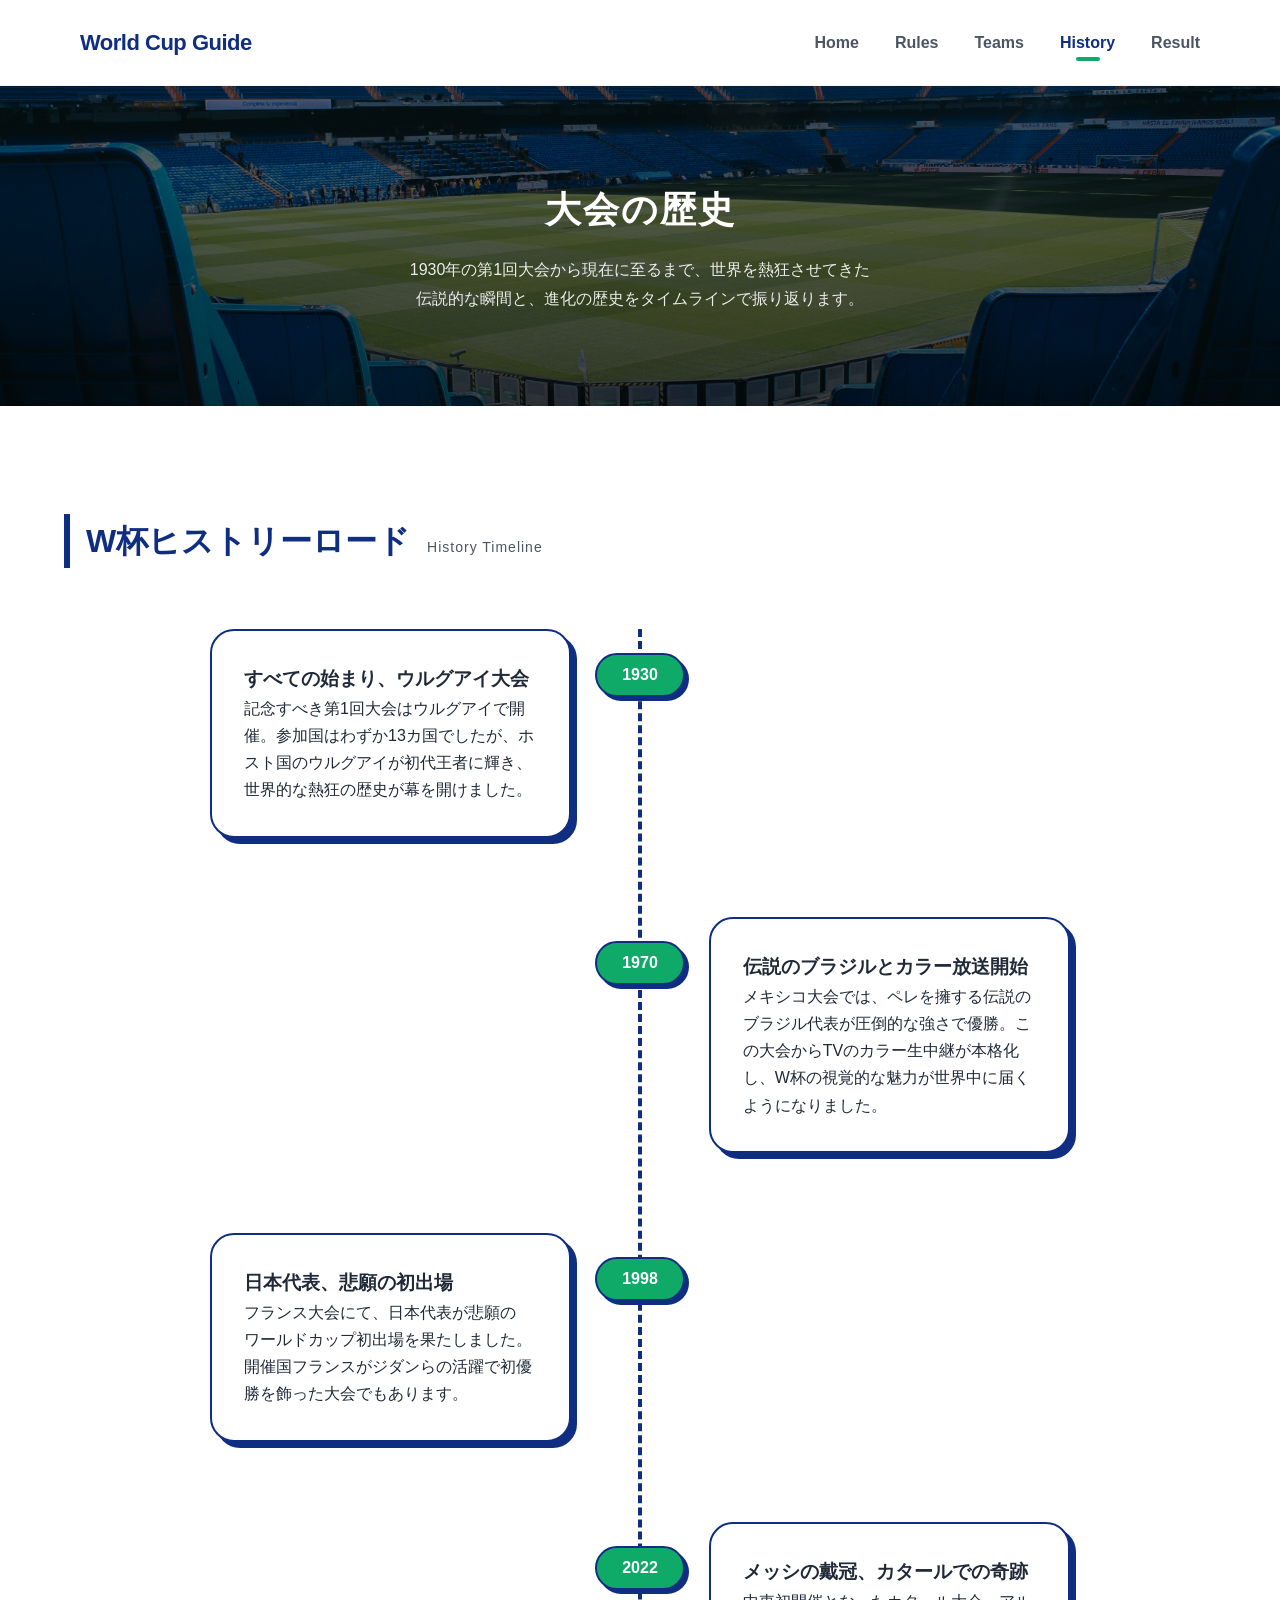
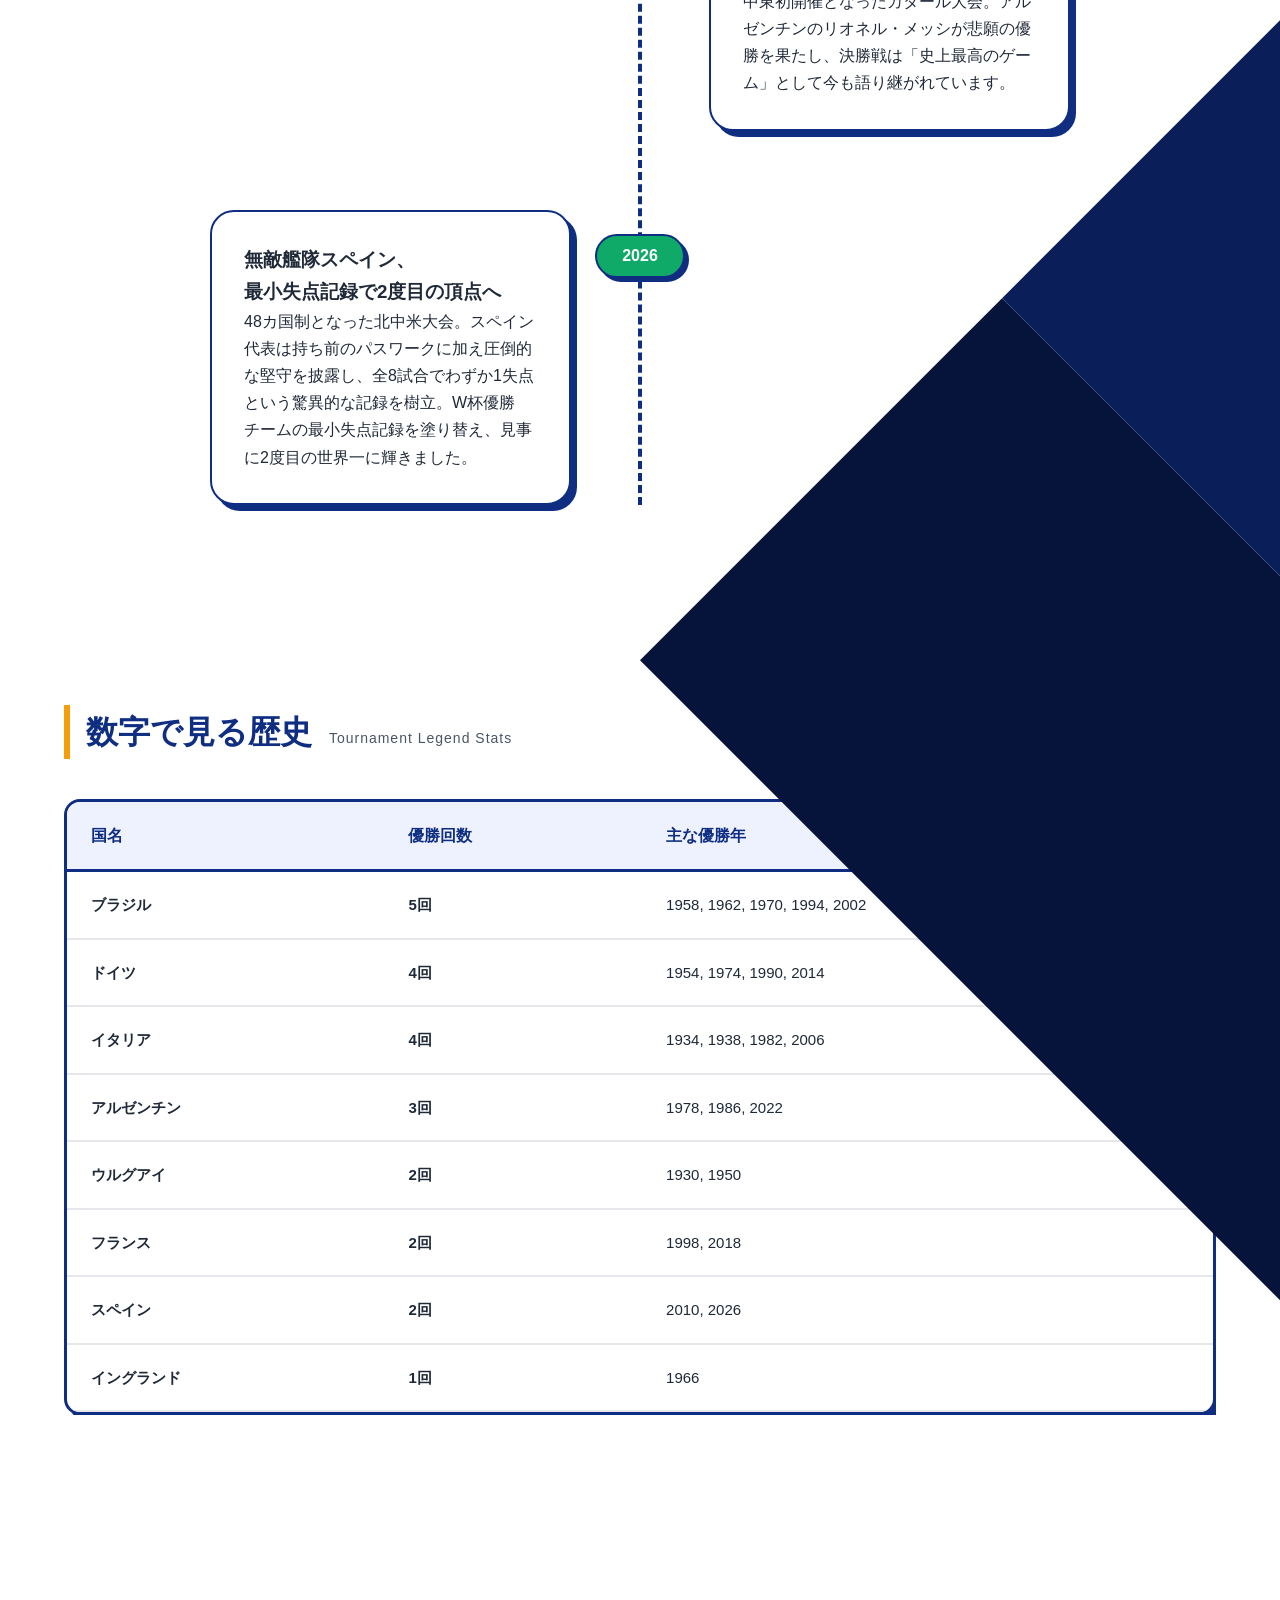
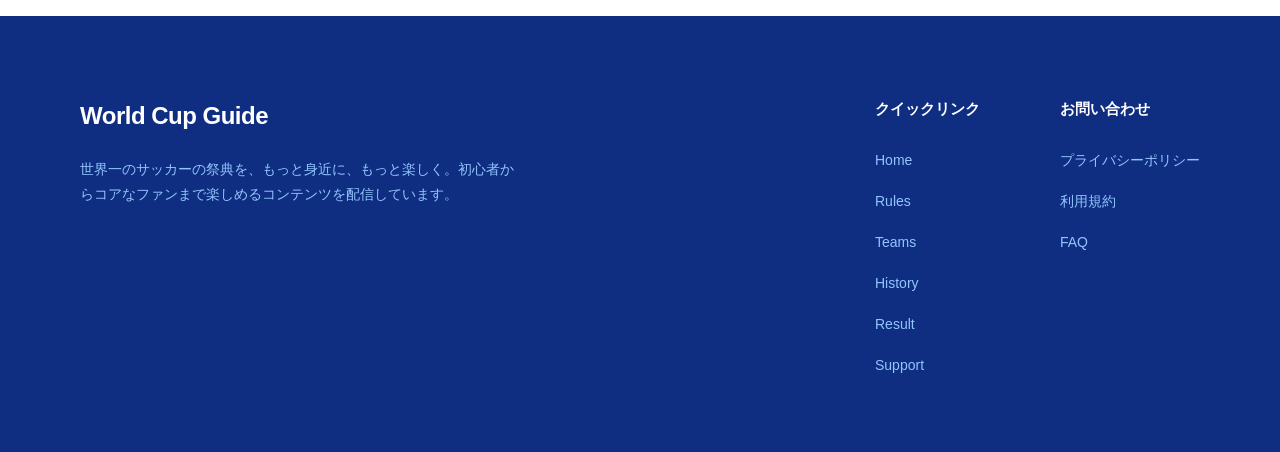
==== commit 9507beb8: "Add files via upload" ====
--- a/history.html
+++ b/history.html
@@ -192,7 +192,7 @@
                     <h3>クイックリンク</h3>
                     <ul>
                         <li><a href="index.html">Home</a></li>
-                        <li><a href="rule.html">Rules Guide</a></li>
+                        <li><a href="rule.html">Rules</a></li>
                         <li><a href="team.html">Teams</a></li>
                         <li><a href="history.html">History</a></li>
                         <li><a href="result.html">Result</a></li>
